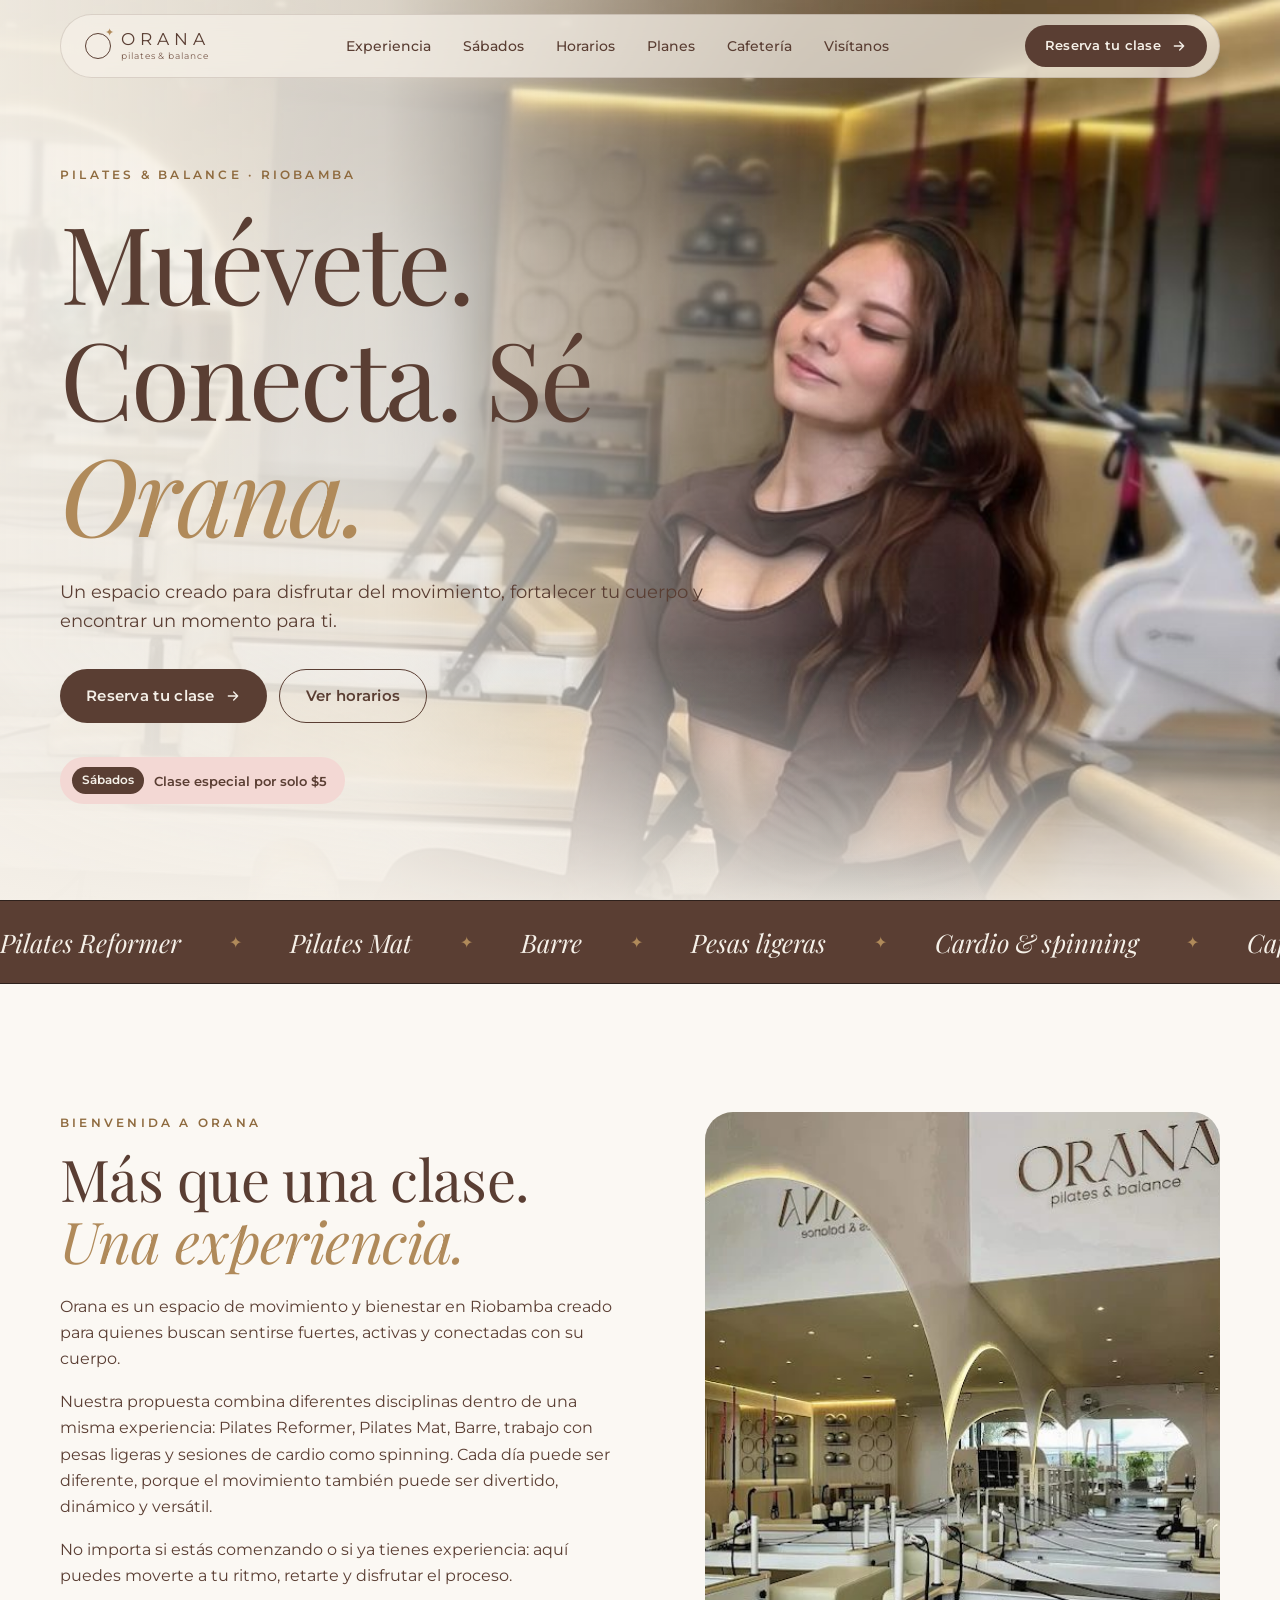
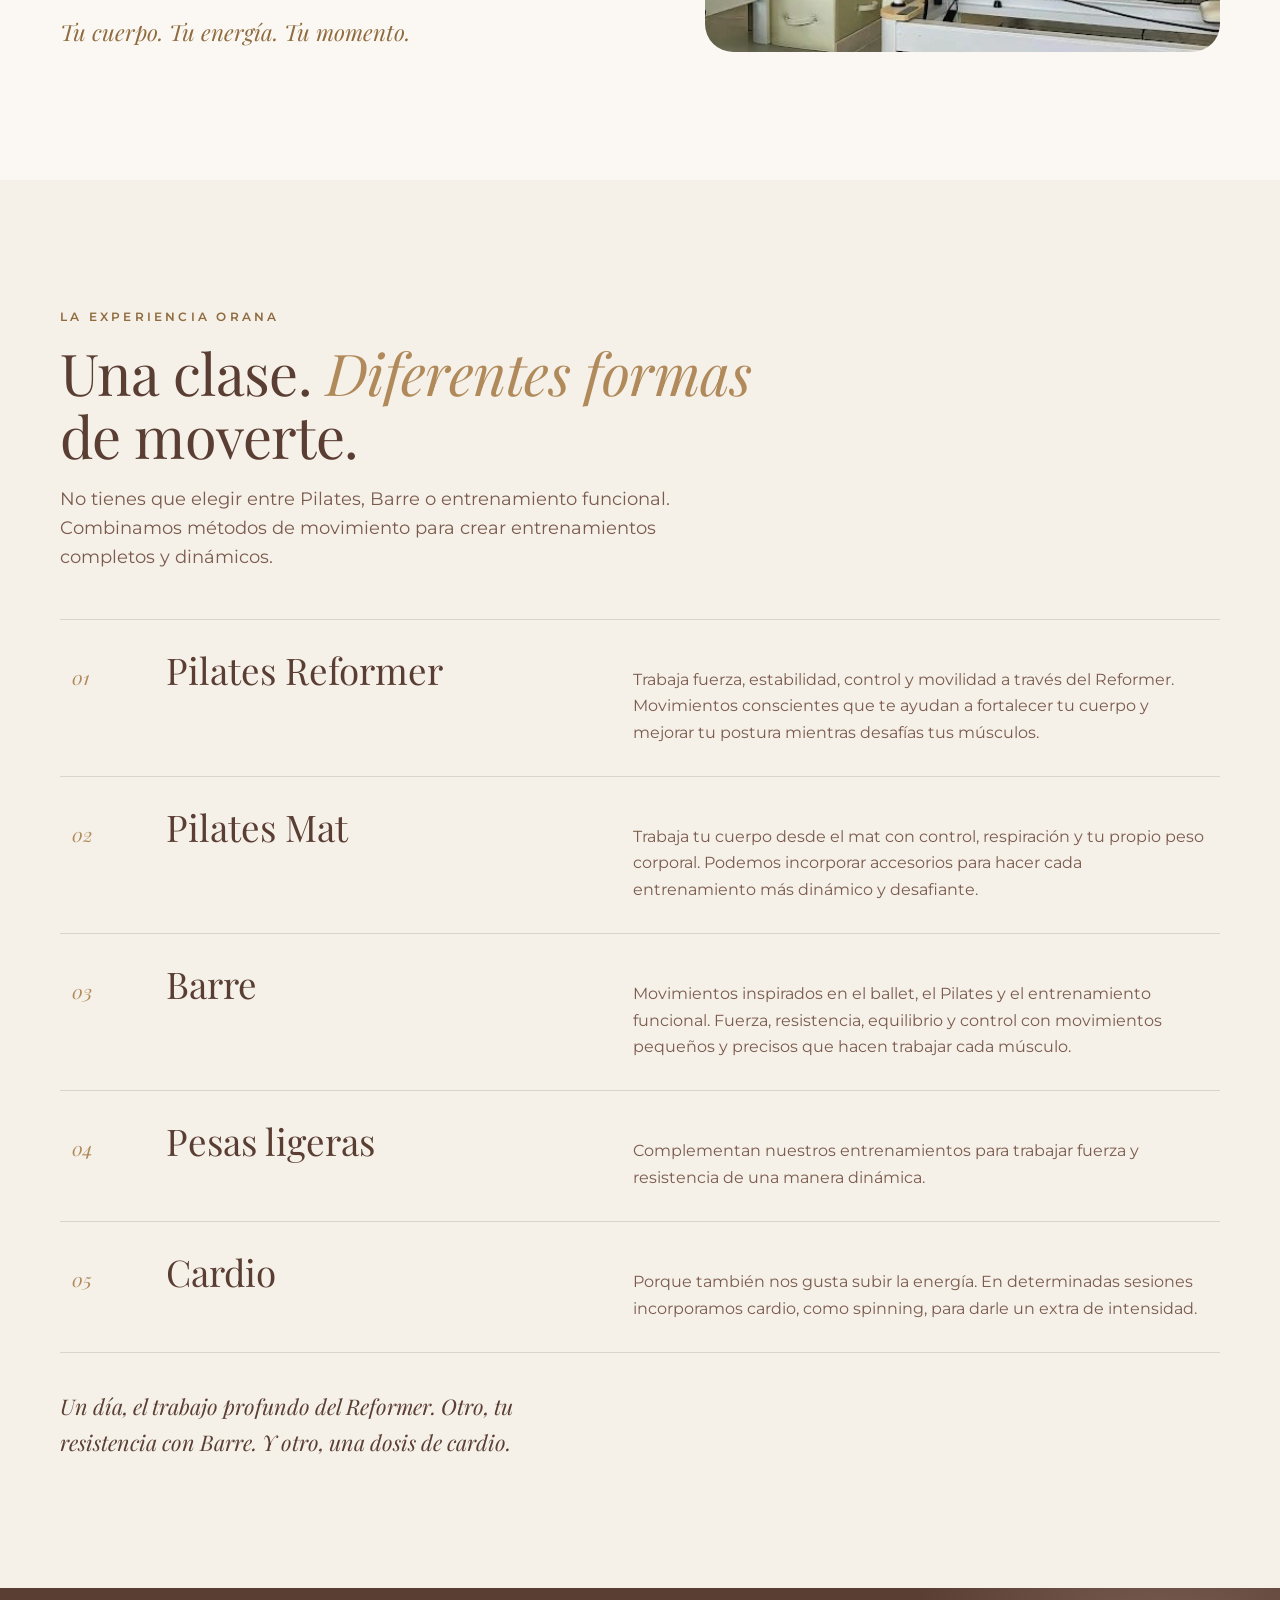
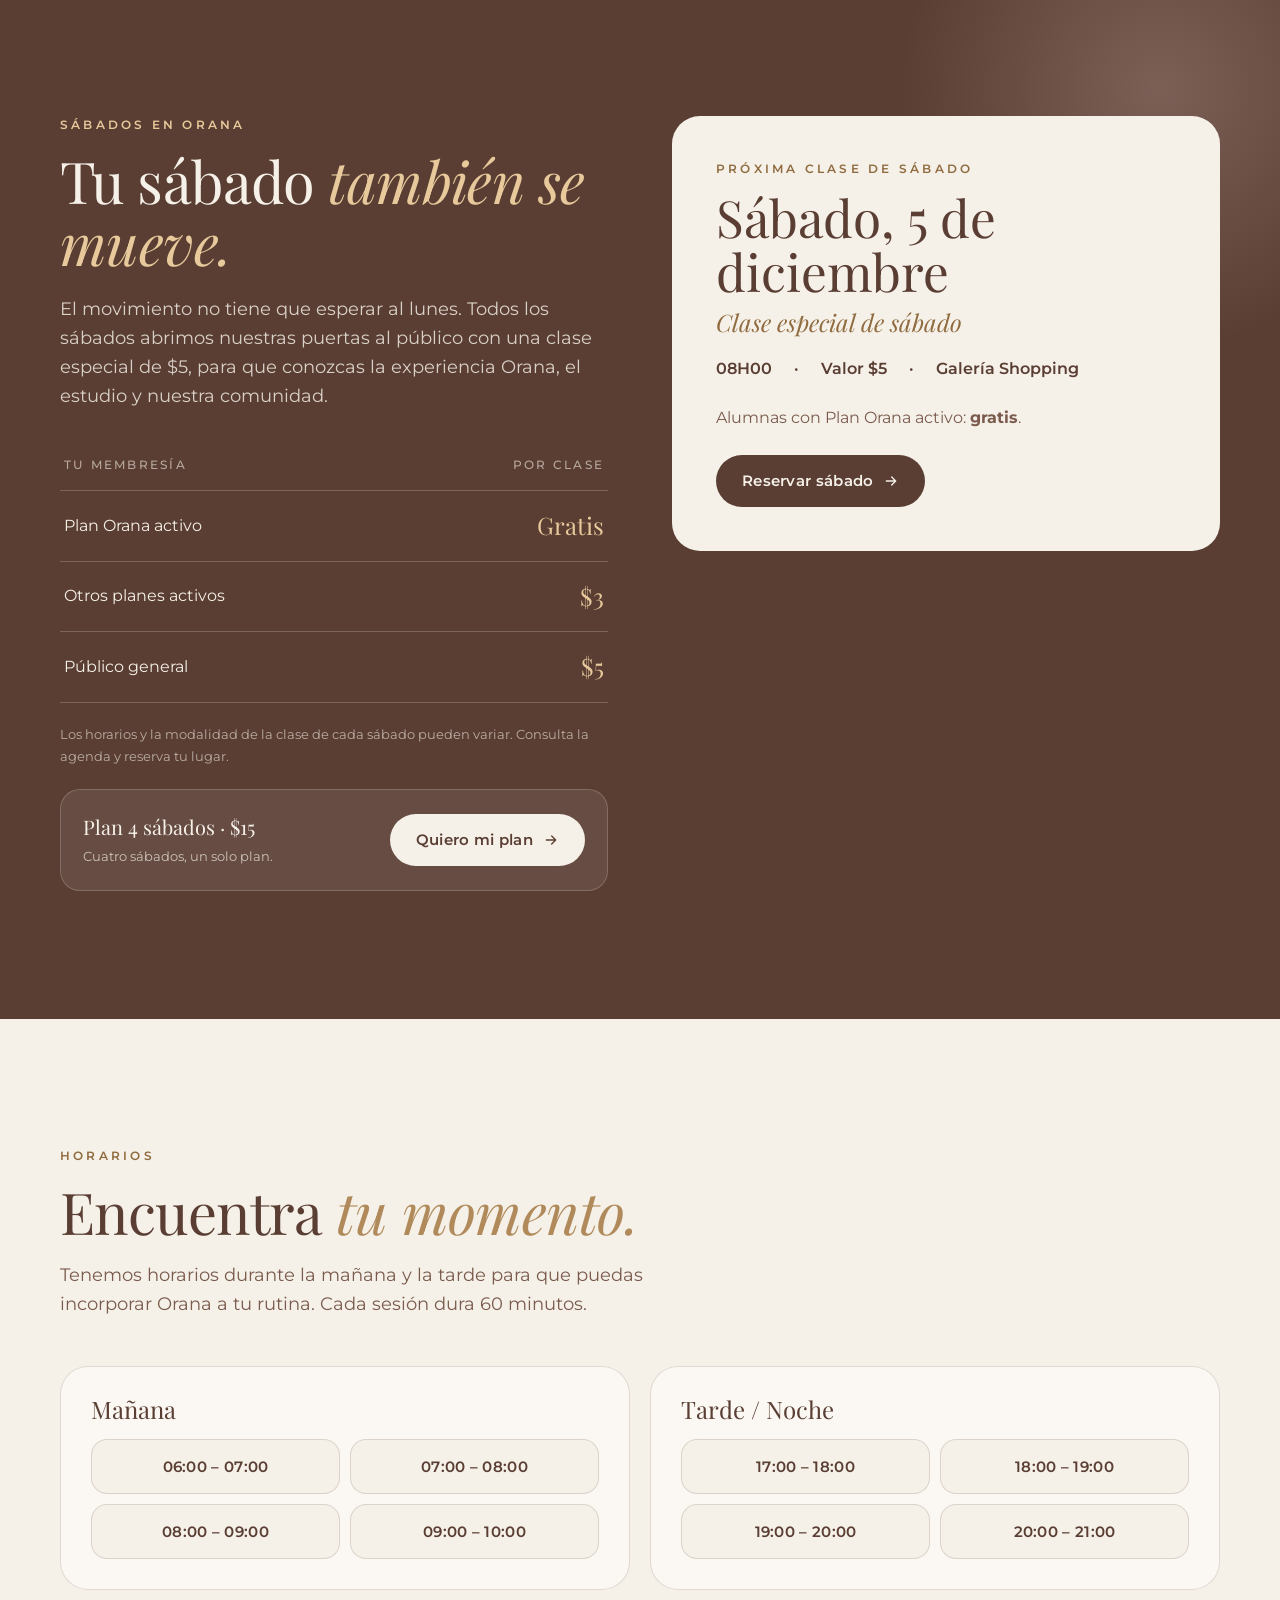
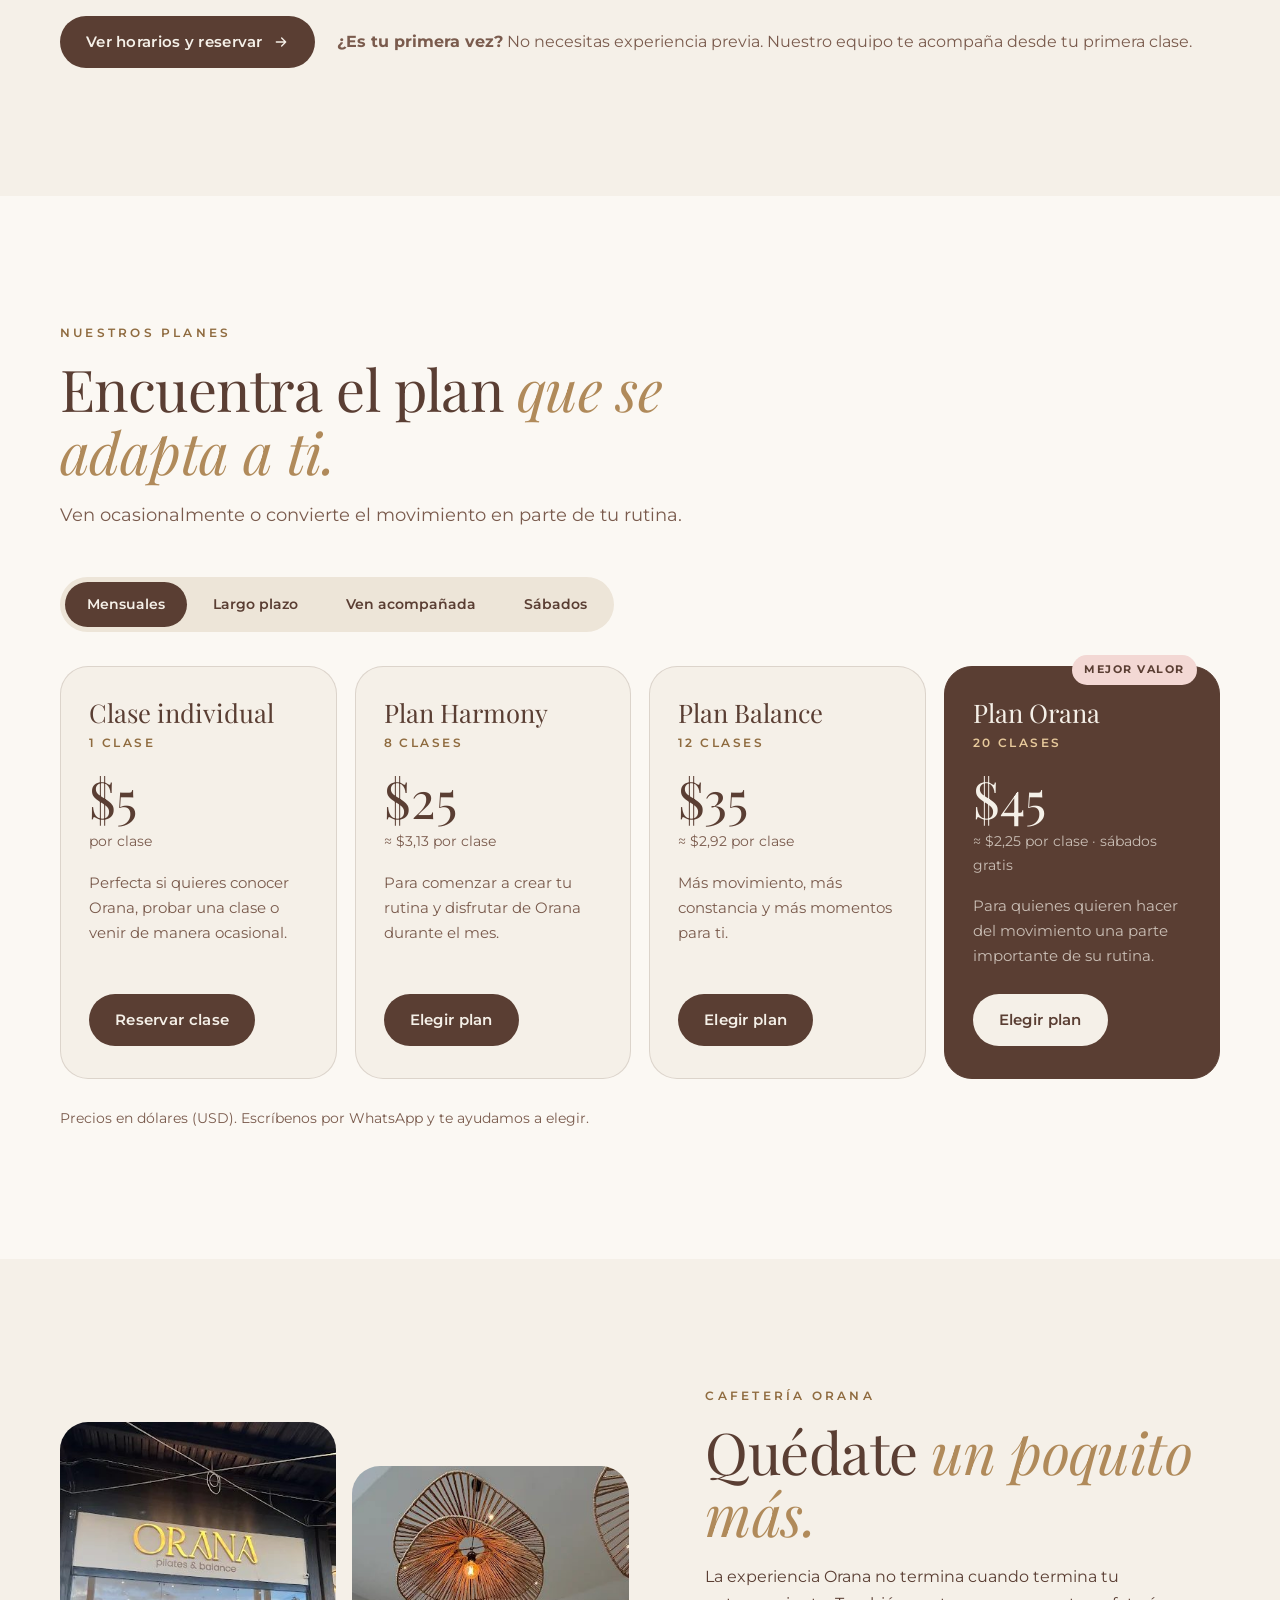
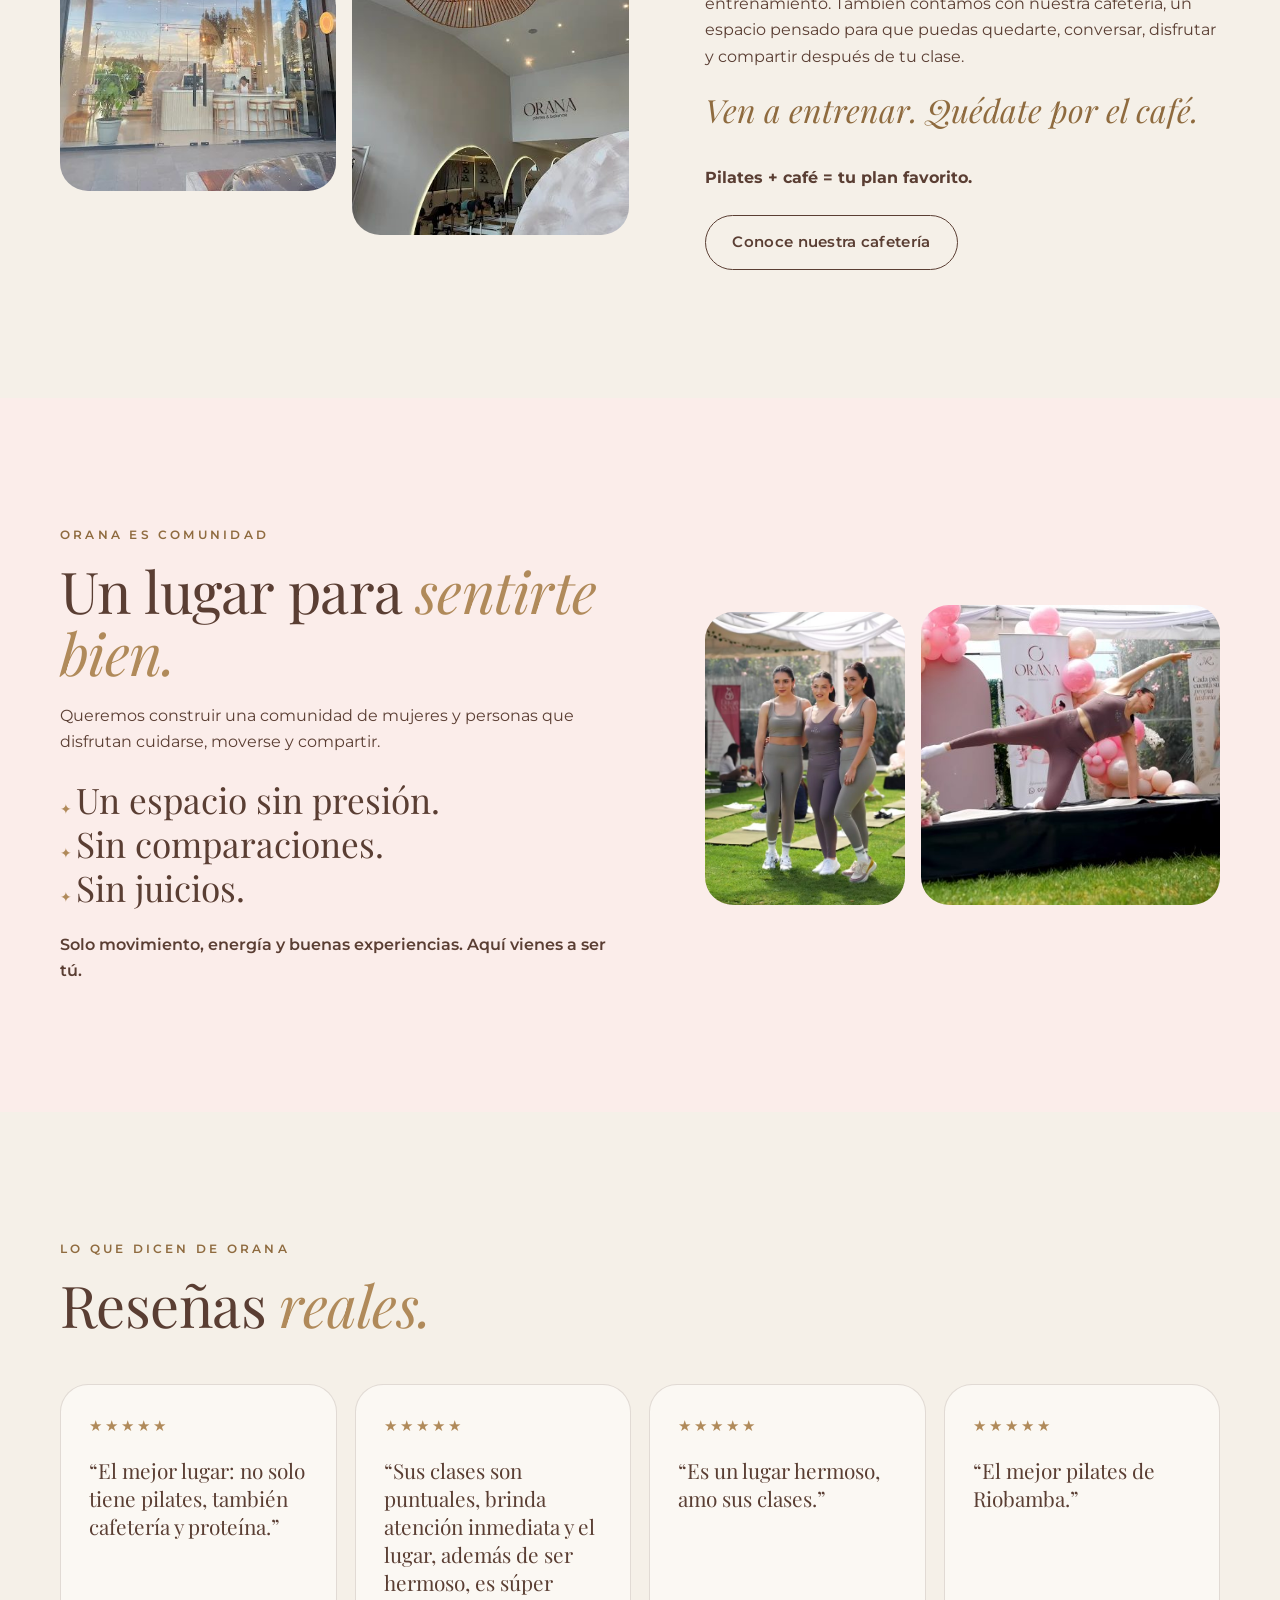
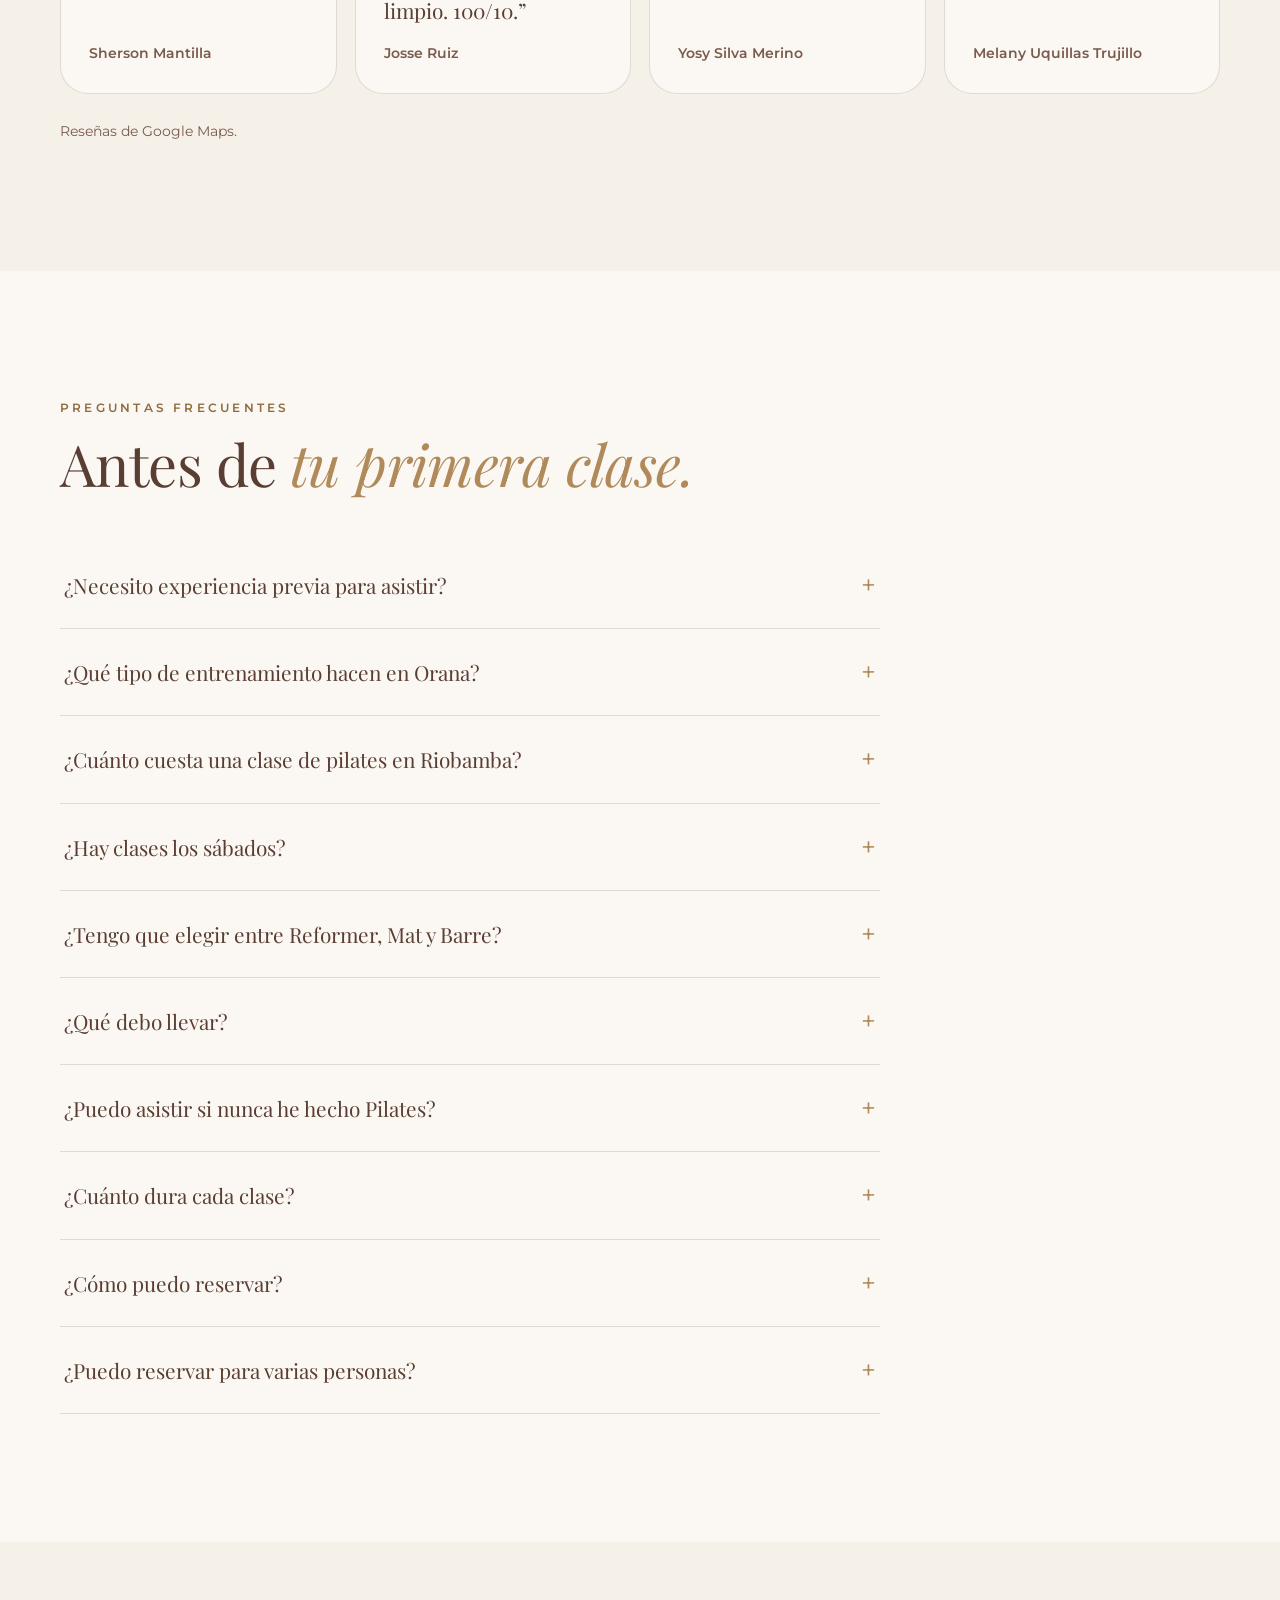
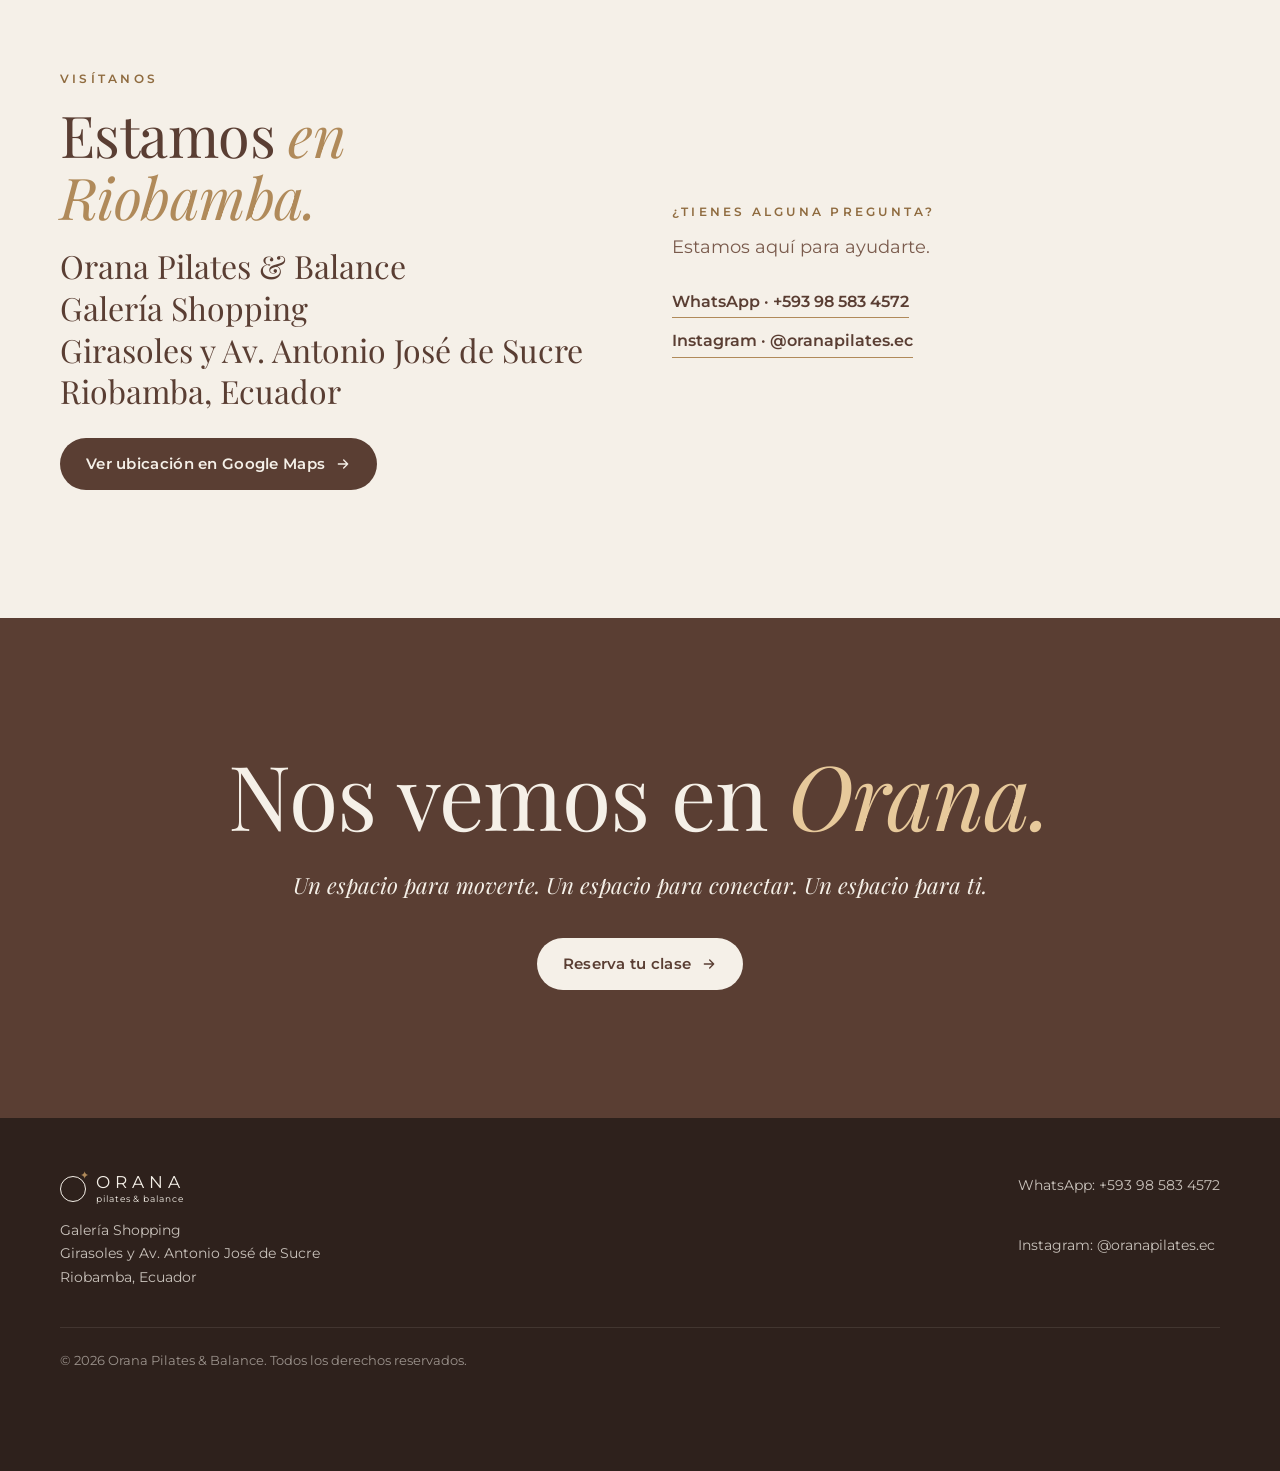
==== index.html @ ade194ff "Orana Pilates & Balance website v1 Static site: hero, Saturdays block, experience, schedule, pricing" ====
<!doctype html>
<html lang="es-EC">
<head>
<meta charset="utf-8">
<meta name="viewport" content="width=device-width, initial-scale=1">
<title>Orana Pilates & Balance | Pilates Reformer, Mat y Barre en Riobamba</title>
<meta name="description" content="Pilates Reformer, Pilates Mat, Barre y cardio en Riobamba. Clase individual desde $5, planes mensuales y clases de sábado. Galería Shopping. Reserva por WhatsApp.">
<meta name="theme-color" content="#F5F0E8">
<!-- TODO (cuando exista el dominio): agregar <link rel="canonical">, og:url y og:image con URLs absolutas -->
<meta property="og:type" content="website">
<meta property="og:title" content="Orana Pilates & Balance — Riobamba">
<meta property="og:description" content="Muévete. Conecta. Sé Orana. Pilates Reformer, Mat, Barre y cardio en Galería Shopping, Riobamba.">
<meta property="og:locale" content="es_EC">
<link rel="preconnect" href="https://fonts.googleapis.com">
<link rel="preconnect" href="https://fonts.gstatic.com" crossorigin>
<link href="https://fonts.googleapis.com/css2?family=Montserrat:wght@400;500;600;700&family=Playfair+Display:ital,wght@0,400;0,500;1,400;1,500&display=swap" rel="stylesheet">
<link rel="stylesheet" href="assets/css/style.css">

<script type="application/ld+json">
{
  "@context": "https://schema.org",
  "@type": "HealthClub",
  "name": "Orana Pilates & Balance",
  "description": "Estudio de Pilates Reformer, Pilates Mat, Barre, pesas ligeras y cardio con cafetería en Riobamba, Ecuador.",
  "telephone": "+593985834572",
  "priceRange": "$5 - $432",
  "address": {
    "@type": "PostalAddress",
    "streetAddress": "Galería Shopping, Girasoles y Av. Antonio José de Sucre",
    "addressLocality": "Riobamba",
    "addressRegion": "Chimborazo",
    "addressCountry": "EC"
  },
  "sameAs": ["https://www.instagram.com/oranapilates.ec/"],
  "hasOfferCatalog": {
    "@type": "OfferCatalog",
    "name": "Planes Orana",
    "itemListElement": [
      {"@type":"Offer","name":"Clase individual","price":"5","priceCurrency":"USD"},
      {"@type":"Offer","name":"Plan Harmony (8 clases)","price":"25","priceCurrency":"USD"},
      {"@type":"Offer","name":"Plan Balance (12 clases)","price":"35","priceCurrency":"USD"},
      {"@type":"Offer","name":"Plan Orana (20 clases)","price":"45","priceCurrency":"USD"},
      {"@type":"Offer","name":"Plan Trimestral (3 meses)","price":"120","priceCurrency":"USD"},
      {"@type":"Offer","name":"Plan 6 meses","price":"228","priceCurrency":"USD"},
      {"@type":"Offer","name":"Plan 12 meses","price":"432","priceCurrency":"USD"},
      {"@type":"Offer","name":"Plan 4 sábados","price":"15","priceCurrency":"USD"}
    ]
  }
}
</script>
<script type="application/ld+json">
{
  "@context": "https://schema.org",
  "@type": "FAQPage",
  "mainEntity": [
    {"@type":"Question","name":"¿Necesito experiencia previa para asistir?","acceptedAnswer":{"@type":"Answer","text":"No. No necesitas experiencia previa. Nuestras sesiones están diseñadas para que puedas comenzar y avanzar de acuerdo con tu propio nivel."}},
    {"@type":"Question","name":"¿Qué tipo de entrenamiento hacen en Orana?","acceptedAnswer":{"@type":"Answer","text":"Nuestra experiencia combina diferentes formas de movimiento, incluyendo Pilates Reformer, Pilates Mat, Barre, pesas ligeras y, en determinadas sesiones, cardio como spinning."}},
    {"@type":"Question","name":"¿Cuánto cuesta una clase de pilates en Riobamba?","acceptedAnswer":{"@type":"Answer","text":"En Orana la clase individual cuesta $5. Los planes mensuales empiezan en $25 por 8 clases, y hay planes de 3, 6 y 12 meses."}},
    {"@type":"Question","name":"¿Hay clases los sábados?","acceptedAnswer":{"@type":"Answer","text":"Sí. Cada sábado hay una clase especial abierta al público por $5. Con Plan Orana activo es gratis, con otros planes activos cuesta $3, y el Plan 4 sábados cuesta $15."}},
    {"@type":"Question","name":"¿Tengo que elegir entre Reformer, Mat y Barre?","acceptedAnswer":{"@type":"Answer","text":"No necesariamente. Nuestra propuesta busca integrar diferentes disciplinas dentro de la experiencia Orana, por lo que podrás disfrutar de diferentes tipos de entrenamiento."}},
    {"@type":"Question","name":"¿Qué debo llevar?","acceptedAnswer":{"@type":"Answer","text":"Te recomendamos usar ropa deportiva cómoda y llevar tu botella de agua."}},
    {"@type":"Question","name":"¿Puedo asistir si nunca he hecho Pilates?","acceptedAnswer":{"@type":"Answer","text":"Sí. Todas son bienvenidas. Si es tu primera vez, cuéntanos al llegar para que podamos orientarte."}},
    {"@type":"Question","name":"¿Cuánto dura cada clase?","acceptedAnswer":{"@type":"Answer","text":"Cada sesión tiene una duración de 60 minutos."}},
    {"@type":"Question","name":"¿Cómo puedo reservar?","acceptedAnswer":{"@type":"Answer","text":"Escríbenos por WhatsApp al +593 98 583 4572 con el día y el horario que prefieres y reservamos tu lugar."}},
    {"@type":"Question","name":"¿Puedo reservar para varias personas?","acceptedAnswer":{"@type":"Answer","text":"Sí. Puedes aprovechar nuestros combos especiales para venir con alguien más o formar un grupo de 4 personas o más."}}
  ]
}
</script>
</head>
<body>
<a class="skip" href="#main">Saltar al contenido</a>
<div class="glow" aria-hidden="true"></div>

<!-- NAV -->
<header class="nav">
  <div class="nav-in">
    <a class="logo" href="#top" aria-label="Orana pilates & balance, inicio">
      <span class="logo-mark" aria-hidden="true"></span>
      <span class="logo-t"><b>ORANA</b><small>pilates &amp; balance</small></span>
    </a>
    <nav class="links" aria-label="Principal">
      <a href="#experiencia">Experiencia</a>
      <a href="#sabados">Sábados</a>
      <a href="#horarios">Horarios</a>
      <a href="#planes">Planes</a>
      <a href="#cafeteria">Cafetería</a>
      <a href="#visitanos">Visítanos</a>
    </nav>
    <a class="btn btn-dark" data-wa="Hola Orana, quiero reservar mi clase." href="#">Reserva tu clase
      <svg viewBox="0 0 24 24" fill="none" stroke="currentColor" stroke-width="2" stroke-linecap="round" stroke-linejoin="round" aria-hidden="true"><path d="M5 12h14M13 6l6 6-6 6"/></svg>
    </a>
  </div>
</header>

<main id="main">
<!-- HERO -->
<section class="hero" id="top">
  <picture>
    <source media="(max-width: 760px)" srcset="assets/img/hero-mobile.jpg">
    <img class="hero-img" src="assets/img/hero.jpg" width="2000" height="1116" alt="Mujer sentada con los ojos cerrados sobre un Reformer en el estudio Orana, con arcos iluminados al fondo" fetchpriority="high">
  </picture>
  <div class="wrap hero-in">
    <p class="eyebrow rv">Pilates &amp; Balance · Riobamba</p>
    <h1 data-bw style="margin-top:18px">Muévete. Conecta. Sé <em>Orana.</em></h1>
    <p class="lede rv" style="--d:.5s">Un espacio creado para disfrutar del movimiento, fortalecer tu cuerpo y encontrar un momento para ti.</p>
    <div class="hero-cta rv" style="--d:.65s">
      <a class="btn btn-dark" data-wa="Hola Orana, quiero reservar mi clase." href="#">Reserva tu clase
        <svg viewBox="0 0 24 24" fill="none" stroke="currentColor" stroke-width="2" stroke-linecap="round" stroke-linejoin="round" aria-hidden="true"><path d="M5 12h14M13 6l6 6-6 6"/></svg>
      </a>
      <a class="btn btn-ghost" href="#horarios">Ver horarios</a>
    </div>
    <a class="chip rv" style="--d:.8s" href="#sabados"><i>Sábados</i> Clase especial por solo $5</a>
  </div>
</section>

<!-- MARQUEE -->
<section class="marquee" aria-label="Disciplinas">
  <div class="mq-track" aria-hidden="true">
    <span>Pilates Reformer</span><span>Pilates Mat</span><span>Barre</span><span>Pesas ligeras</span><span>Cardio &amp; spinning</span><span>Café</span>
    <span>Pilates Reformer</span><span>Pilates Mat</span><span>Barre</span><span>Pesas ligeras</span><span>Cardio &amp; spinning</span><span>Café</span>
  </div>
</section>

<!-- BIENVENIDA -->
<section class="welcome" id="bienvenida">
  <div class="wrap split">
    <div>
      <p class="eyebrow rv">Bienvenida a Orana</p>
      <h2 data-bw style="margin:14px 0 22px">Más que una clase. <em>Una experiencia.</em></h2>
      <p class="rv">Orana es un espacio de movimiento y bienestar en Riobamba creado para quienes buscan sentirse fuertes, activas y conectadas con su cuerpo.</p>
      <p class="rv">Nuestra propuesta combina diferentes disciplinas dentro de una misma experiencia: Pilates Reformer, Pilates Mat, Barre, trabajo con pesas ligeras y sesiones de cardio como spinning. Cada día puede ser diferente, porque el movimiento también puede ser divertido, dinámico y versátil.</p>
      <p class="rv">No importa si estás comenzando o si ya tienes experiencia: aquí puedes moverte a tu ritmo, retarte y disfrutar el proceso.</p>
      <span class="tag rv">Tu cuerpo. Tu energía. Tu momento.</span>
    </div>
    <div class="photo rv" style="aspect-ratio:1/1.05">
      <img src="assets/img/studio-arches.jpg" width="510" height="510" loading="lazy" alt="Interior del estudio Orana con arcos de luz cálida y camas Reformer en fila">
    </div>
  </div>
</section>

<!-- EXPERIENCIA -->
<section id="experiencia">
  <div class="wrap">
    <div class="sec-head">
      <p class="eyebrow rv">La experiencia Orana</p>
      <h2 data-bw>Una clase. <em>Diferentes formas</em> de moverte.</h2>
      <p class="lede rv">No tienes que elegir entre Pilates, Barre o entrenamiento funcional. Combinamos métodos de movimiento para crear entrenamientos completos y dinámicos.</p>
    </div>
    <div class="exp-list">
      <div class="exp-row rv"><span class="n">01</span><h3>Pilates Reformer</h3><p>Trabaja fuerza, estabilidad, control y movilidad a través del Reformer. Movimientos conscientes que te ayudan a fortalecer tu cuerpo y mejorar tu postura mientras desafías tus músculos.</p></div>
      <div class="exp-row rv"><span class="n">02</span><h3>Pilates Mat</h3><p>Trabaja tu cuerpo desde el mat con control, respiración y tu propio peso corporal. Podemos incorporar accesorios para hacer cada entrenamiento más dinámico y desafiante.</p></div>
      <div class="exp-row rv"><span class="n">03</span><h3>Barre</h3><p>Movimientos inspirados en el ballet, el Pilates y el entrenamiento funcional. Fuerza, resistencia, equilibrio y control con movimientos pequeños y precisos que hacen trabajar cada músculo.</p></div>
      <div class="exp-row rv"><span class="n">04</span><h3>Pesas ligeras</h3><p>Complementan nuestros entrenamientos para trabajar fuerza y resistencia de una manera dinámica.</p></div>
      <div class="exp-row rv"><span class="n">05</span><h3>Cardio</h3><p>Porque también nos gusta subir la energía. En determinadas sesiones incorporamos cardio, como spinning, para darle un extra de intensidad.</p></div>
    </div>
    <p class="exp-note rv">Un día, el trabajo profundo del Reformer. Otro, tu resistencia con Barre. Y otro, una dosis de cardio.</p>
  </div>
</section>

<!-- SABADOS -->
<section class="sat" id="sabados">
  <div class="wrap sat-grid">
    <div>
      <p class="eyebrow rv">Sábados en Orana</p>
      <h2 data-bw style="margin:14px 0 20px">Tu sábado <em>también se mueve.</em></h2>
      <p class="lede rv">El movimiento no tiene que esperar al lunes. Todos los sábados abrimos nuestras puertas al público con una clase especial de $5, para que conozcas la experiencia Orana, el estudio y nuestra comunidad.</p>
      <table class="price-tbl rv" style="margin-top:30px">
        <thead><tr><th scope="col">Tu membresía</th><th scope="col">Por clase</th></tr></thead>
        <tbody>
          <tr><td>Plan Orana activo</td><td>Gratis</td></tr>
          <tr><td>Otros planes activos</td><td>$3</td></tr>
          <tr><td>Público general</td><td>$5</td></tr>
        </tbody>
      </table>
      <p class="sat-note rv">Los horarios y la modalidad de la clase de cada sábado pueden variar. Consulta la agenda y reserva tu lugar.</p>
      <div class="plan4 rv">
        <div><b>Plan 4 sábados · $15</b><small>Cuatro sábados, un solo plan.</small></div>
        <a class="btn btn-light" data-wa="Hola Orana, quiero el Plan 4 sábados ($15)." href="#">Quiero mi plan
          <svg viewBox="0 0 24 24" fill="none" stroke="currentColor" stroke-width="2" stroke-linecap="round" stroke-linejoin="round" aria-hidden="true"><path d="M5 12h14M13 6l6 6-6 6"/></svg>
        </a>
      </div>
    </div>
    <div class="sat-card rv" style="--d:.15s">
      <p class="eyebrow">Próxima clase de sábado</p>
      <p class="sat-date" id="sat-date">Este sábado</p>
      <p class="sat-class" id="sat-class">Clase especial de sábado</p>
      <div class="sat-meta"><span id="sat-time">08H00</span><span>·</span><span>Valor $5</span><span>·</span><span>Galería Shopping</span></div>
      <p style="margin-bottom:24px;color:var(--mocha-2)">Alumnas con Plan Orana activo: <b>gratis</b>.</p>
      <a class="btn btn-dark" data-sat-wa href="#">Reservar sábado
        <svg viewBox="0 0 24 24" fill="none" stroke="currentColor" stroke-width="2" stroke-linecap="round" stroke-linejoin="round" aria-hidden="true"><path d="M5 12h14M13 6l6 6-6 6"/></svg>
      </a>
    </div>
  </div>
</section>

<!-- HORARIOS -->
<section id="horarios">
  <div class="wrap">
    <div class="sec-head">
      <p class="eyebrow rv">Horarios</p>
      <h2 data-bw>Encuentra <em>tu momento.</em></h2>
      <p class="lede rv">Tenemos horarios durante la mañana y la tarde para que puedas incorporar Orana a tu rutina. Cada sesión dura 60 minutos.</p>
    </div>
    <div class="sched-grid">
      <div class="slot-box rv">
        <h3>Mañana</h3>
        <ul class="slots"><li>06:00 – 07:00</li><li>07:00 – 08:00</li><li>08:00 – 09:00</li><li>09:00 – 10:00</li></ul>
      </div>
      <div class="slot-box rv" style="--d:.1s">
        <h3>Tarde / Noche</h3>
        <ul class="slots"><li>17:00 – 18:00</li><li>18:00 – 19:00</li><li>19:00 – 20:00</li><li>20:00 – 21:00</li></ul>
      </div>
    </div>
    <div class="sched-foot rv">
      <a class="btn btn-dark" data-wa="Hola Orana, quiero reservar. ¿Qué horarios tienen disponibles?" href="#">Ver horarios y reservar
        <svg viewBox="0 0 24 24" fill="none" stroke="currentColor" stroke-width="2" stroke-linecap="round" stroke-linejoin="round" aria-hidden="true"><path d="M5 12h14M13 6l6 6-6 6"/></svg>
      </a>
      <p><b>¿Es tu primera vez?</b> No necesitas experiencia previa. Nuestro equipo te acompaña desde tu primera clase.</p>
    </div>
  </div>
</section>

<!-- PLANES -->
<section class="pricing" id="planes">
  <div class="wrap">
    <div class="sec-head">
      <p class="eyebrow rv">Nuestros planes</p>
      <h2 data-bw>Encuentra el plan <em>que se adapta a ti.</em></h2>
      <p class="lede rv">Ven ocasionalmente o convierte el movimiento en parte de tu rutina.</p>
    </div>

    <div class="tabs rv" role="tablist" aria-label="Tipo de plan">
      <button class="tab" role="tab" id="t1" aria-selected="true" aria-controls="p1">Mensuales</button>
      <button class="tab" role="tab" id="t2" aria-selected="false" aria-controls="p2">Largo plazo</button>
      <button class="tab" role="tab" id="t3" aria-selected="false" aria-controls="p3">Ven acompañada</button>
      <button class="tab" role="tab" id="t4" aria-selected="false" aria-controls="p4">Sábados</button>
    </div>

    <div class="panel" id="p1" role="tabpanel" aria-labelledby="t1">
      <div class="cards">
        <article class="card"><h3>Clase individual</h3><p class="classes">1 clase</p><p class="price">$5</p><p class="unit">por clase</p><p class="sub">Perfecta si quieres conocer Orana, probar una clase o venir de manera ocasional.</p><a class="btn btn-dark" data-wa="Hola Orana, quiero reservar una clase individual ($5)." href="#">Reservar clase</a></article>
        <article class="card"><h3>Plan Harmony</h3><p class="classes">8 clases</p><p class="price">$25</p><p class="unit">≈ $3,13 por clase</p><p class="sub">Para comenzar a crear tu rutina y disfrutar de Orana durante el mes.</p><a class="btn btn-dark" data-wa="Hola Orana, quiero el Plan Harmony (8 clases, $25)." href="#">Elegir plan</a></article>
        <article class="card"><h3>Plan Balance</h3><p class="classes">12 clases</p><p class="price">$35</p><p class="unit">≈ $2,92 por clase</p><p class="sub">Más movimiento, más constancia y más momentos para ti.</p><a class="btn btn-dark" data-wa="Hola Orana, quiero el Plan Balance (12 clases, $35)." href="#">Elegir plan</a></article>
        <article class="card feat"><span class="badge">Mejor valor</span><h3>Plan Orana</h3><p class="classes">20 clases</p><p class="price">$45</p><p class="unit">≈ $2,25 por clase · sábados gratis</p><p class="sub">Para quienes quieren hacer del movimiento una parte importante de su rutina.</p><a class="btn btn-dark" data-wa="Hola Orana, quiero el Plan Orana (20 clases, $45)." href="#">Elegir plan</a></article>
      </div>
    </div>

    <div class="panel" id="p2" role="tabpanel" aria-labelledby="t2" hidden>
      <div class="cards">
        <article class="card"><h3>Plan Trimestral</h3><p class="classes">3 meses</p><p class="price">$120</p><p class="unit">≈ $40 por mes</p><p class="sub">Una opción para comprometerte con tu bienestar y construir una rutina a largo plazo.</p><a class="btn btn-dark" data-wa="Hola Orana, quiero el Plan Trimestral ($120)." href="#">Elegir plan</a></article>
        <article class="card"><h3>Plan 6 meses</h3><p class="classes">6 meses</p><p class="price">$228</p><p class="unit">≈ $38 por mes</p><p class="sub">Seis meses para moverte, fortalecer tu cuerpo y disfrutar de todo lo que Orana tiene para ti.</p><a class="btn btn-dark" data-wa="Hola Orana, quiero el Plan de 6 meses ($228)." href="#">Elegir plan</a></article>
        <article class="card feat"><span class="badge">Mejor precio por mes</span><h3>Plan 12 meses</h3><p class="classes">12 meses</p><p class="price">$432</p><p class="unit">≈ $36 por mes</p><p class="sub">Un año completo de movimiento, constancia y bienestar. Tu mejor inversión es en ti.</p><a class="btn btn-dark" data-wa="Hola Orana, quiero el Plan de 12 meses ($432)." href="#">Elegir plan</a></article>
      </div>
    </div>

    <div class="panel" id="p3" role="tabpanel" aria-labelledby="t3" hidden>
      <div class="cards">
        <article class="card"><h3>Combo 2 personas</h3><p class="classes">¿Vienes con alguien?</p><p class="price">$42,50</p><p class="unit">por persona</p><p class="sub">Una opción perfecta para compartir la experiencia Orana con tu mejor amiga, hermana, pareja o alguien especial.</p><a class="btn btn-dark" data-wa="Hola Orana, quiero el Combo de 2 personas ($42,50 por persona)." href="#">Quiero el combo</a></article>
        <article class="card feat"><span class="badge">Mejor por persona</span><h3>Combo 4 o más</h3><p class="classes">Armen su grupo</p><p class="price">$37,50</p><p class="unit">por persona</p><p class="sub">Mientras más somos, más disfrutamos. Vivan juntas la experiencia Orana.</p><a class="btn btn-dark" data-wa="Hola Orana, quiero el Combo de 4 personas o más ($37,50 por persona)." href="#">Quiero el combo</a></article>
      </div>
    </div>

    <div class="panel" id="p4" role="tabpanel" aria-labelledby="t4" hidden>
      <div class="cards">
        <article class="card"><h3>Público general</h3><p class="classes">Clase de sábado</p><p class="price">$5</p><p class="unit">por clase</p><p class="sub">Ven a conocer la experiencia Orana, el estudio y nuestra comunidad.</p><a class="btn btn-dark" data-sat-wa href="#">Reservar sábado</a></article>
        <article class="card"><h3>Otros planes activos</h3><p class="classes">Clase de sábado</p><p class="price">$3</p><p class="unit">por clase</p><p class="sub">Si tienes cualquiera de nuestros otros planes activos.</p><a class="btn btn-dark" data-sat-wa href="#">Reservar sábado</a></article>
        <article class="card feat"><span class="badge">Con Plan Orana</span><h3>Plan Orana activo</h3><p class="classes">Clase de sábado</p><p class="price">Gratis</p><p class="unit">incluida</p><p class="sub">Tu clase de sábado está incluida con tu Plan Orana.</p><a class="btn btn-dark" data-sat-wa href="#">Reservar sábado</a></article>
        <article class="card"><h3>Plan 4 sábados</h3><p class="classes">4 clases de sábado</p><p class="price">$15</p><p class="unit">por los 4 sábados</p><p class="sub">Una forma sencilla de mantenerte activa durante todo el mes.</p><a class="btn btn-dark" data-wa="Hola Orana, quiero el Plan 4 sábados ($15)." href="#">Quiero mi plan</a></article>
      </div>
    </div>
    <p class="pr-note rv">Precios en dólares (USD). Escríbenos por WhatsApp y te ayudamos a elegir.</p>
  </div>
</section>

<!-- CAFETERIA -->
<section class="cafe" id="cafeteria">
  <div class="wrap split">
    <div class="photos">
      <div class="photo rv"><img src="assets/img/storefront.jpg" width="382" height="510" loading="lazy" alt="Fachada de Orana pilates & balance en Galería Shopping, con la cafetería visible detrás del vidrio"></div>
      <div class="photo rv" style="--d:.15s"><img src="assets/img/rattan-lamp.jpg" width="382" height="510" loading="lazy" alt="Lámparas de ratán sobre el estudio Orana, con el logo en la pared"></div>
    </div>
    <div>
      <p class="eyebrow rv">Cafetería Orana</p>
      <h2 data-bw style="margin:14px 0 20px">Quédate <em>un poquito más.</em></h2>
      <p class="rv">La experiencia Orana no termina cuando termina tu entrenamiento. También contamos con nuestra cafetería, un espacio pensado para que puedas quedarte, conversar, disfrutar y compartir después de tu clase.</p>
      <p class="plusline rv">Ven a entrenar. Quédate por el café.</p>
      <p class="rv"><b>Pilates + café = tu plan favorito.</b></p>
      <p class="rv" style="margin-top:24px"><a class="btn btn-ghost" href="https://www.instagram.com/oranapilates.ec/" target="_blank" rel="noopener">Conoce nuestra cafetería</a></p>
    </div>
  </div>
</section>

<!-- COMUNIDAD -->
<section class="comm" id="comunidad">
  <div class="wrap split">
    <div>
      <p class="eyebrow rv">Orana es comunidad</p>
      <h2 data-bw style="margin:14px 0 20px">Un lugar para <em>sentirte bien.</em></h2>
      <p class="rv">Queremos construir una comunidad de mujeres y personas que disfrutan cuidarse, moverse y compartir.</p>
      <ul class="nots rv"><li>Un espacio sin presión.</li><li>Sin comparaciones.</li><li>Sin juicios.</li></ul>
      <p class="rv">Solo movimiento, energía y buenas experiencias. Aquí vienes a ser tú.</p>
    </div>
    <div class="photos">
      <div class="photo a rv"><img src="assets/img/event-group.jpg" width="468" height="767" loading="lazy" alt="Tres mujeres con ropa deportiva posando juntas en un evento Orana al aire libre"></div>
      <div class="photo b rv" style="--d:.15s"><img src="assets/img/event-sideplank.jpg" width="479" height="437" loading="lazy" alt="Instructora de Orana en una plancha lateral durante un evento con globos rosados"></div>
    </div>
  </div>
</section>

<!-- RESEÑAS -->
<section id="resenas">
  <div class="wrap">
    <div class="sec-head">
      <p class="eyebrow rv">Lo que dicen de Orana</p>
      <h2 data-bw>Reseñas <em>reales.</em></h2>
    </div>
    <!-- TODO: reemplazar por el texto ORIGINAL en español de cada reseña de Google (estas son versiones en español de la traducción automática). -->
    <div class="rev-grid">
      <figure class="rev rv"><span class="stars" aria-label="5 estrellas">★★★★★</span><blockquote>“El mejor lugar: no solo tiene pilates, también cafetería y proteína.”</blockquote><cite>Sherson Mantilla</cite></figure>
      <figure class="rev rv" style="--d:.08s"><span class="stars" aria-label="5 estrellas">★★★★★</span><blockquote>“Sus clases son puntuales, brinda atención inmediata y el lugar, además de ser hermoso, es súper limpio. 100/10.”</blockquote><cite>Josse Ruiz</cite></figure>
      <figure class="rev rv" style="--d:.16s"><span class="stars" aria-label="5 estrellas">★★★★★</span><blockquote>“Es un lugar hermoso, amo sus clases.”</blockquote><cite>Yosy Silva Merino</cite></figure>
      <figure class="rev rv" style="--d:.24s"><span class="stars" aria-label="5 estrellas">★★★★★</span><blockquote>“El mejor pilates de Riobamba.”</blockquote><cite>Melany Uquillas Trujillo</cite></figure>
    </div>
    <p class="rev-foot rv">Reseñas de Google Maps.</p>
  </div>
</section>

<!-- FAQ -->
<section class="faq" id="faq">
  <div class="wrap">
    <div class="sec-head">
      <p class="eyebrow rv">Preguntas frecuentes</p>
      <h2 data-bw>Antes de <em>tu primera clase.</em></h2>
    </div>
    <div class="faq-list rv">
      <details><summary>¿Necesito experiencia previa para asistir?</summary><p>No. No necesitas experiencia previa. Nuestras sesiones están diseñadas para que puedas comenzar y avanzar de acuerdo con tu propio nivel.</p></details>
      <details><summary>¿Qué tipo de entrenamiento hacen en Orana?</summary><p>Nuestra experiencia combina diferentes formas de movimiento, incluyendo Pilates Reformer, Pilates Mat, Barre, pesas ligeras y, en determinadas sesiones, cardio como spinning.</p></details>
      <details><summary>¿Cuánto cuesta una clase de pilates en Riobamba?</summary><p>En Orana la clase individual cuesta $5. Los planes mensuales empiezan en $25 por 8 clases, y hay planes de 3, 6 y 12 meses.</p></details>
      <details><summary>¿Hay clases los sábados?</summary><p>Sí. Cada sábado hay una clase especial abierta al público por $5. Con Plan Orana activo es gratis, con otros planes activos cuesta $3, y el Plan 4 sábados cuesta $15.</p></details>
      <details><summary>¿Tengo que elegir entre Reformer, Mat y Barre?</summary><p>No necesariamente. Nuestra propuesta busca integrar diferentes disciplinas dentro de la experiencia Orana, por lo que podrás disfrutar de diferentes tipos de entrenamiento.</p></details>
      <details><summary>¿Qué debo llevar?</summary><p>Te recomendamos usar ropa deportiva cómoda y llevar tu botella de agua.</p></details>
      <!-- PENDIENTE (cliente): agregar aquí si las medias antideslizantes son obligatorias -->
      <details><summary>¿Puedo asistir si nunca he hecho Pilates?</summary><p>Sí. Todas son bienvenidas. Si es tu primera vez, cuéntanos al llegar para que podamos orientarte.</p></details>
      <details><summary>¿Cuánto dura cada clase?</summary><p>Cada sesión tiene una duración de 60 minutos.</p></details>
      <details><summary>¿Cómo puedo reservar?</summary><p>Escríbenos por WhatsApp al +593 98 583 4572 con el día y el horario que prefieres y reservamos tu lugar.</p></details>
      <details><summary>¿Puedo reservar para varias personas?</summary><p>Sí. Puedes aprovechar nuestros combos especiales para venir con alguien más o formar un grupo de 4 personas o más.</p></details>
      <!-- PENDIENTE (cliente): agregar política de cancelación y cambios de reserva -->
    </div>
  </div>
</section>

<!-- VISITANOS -->
<section class="visit" id="visitanos">
  <div class="wrap visit-grid">
    <div>
      <p class="eyebrow rv">Visítanos</p>
      <h2 data-bw style="margin:14px 0 0">Estamos <em>en Riobamba.</em></h2>
      <p class="addr rv">Orana Pilates &amp; Balance<br>Galería Shopping<br>Girasoles y Av. Antonio José de Sucre<br>Riobamba, Ecuador</p>
      <a class="btn btn-dark rv" href="https://www.google.com/maps/search/?api=1&query=Orana+Pilates+%26+Balance+Galer%C3%ADa+Shopping+Riobamba" target="_blank" rel="noopener">Ver ubicación en Google Maps
        <svg viewBox="0 0 24 24" fill="none" stroke="currentColor" stroke-width="2" stroke-linecap="round" stroke-linejoin="round" aria-hidden="true"><path d="M5 12h14M13 6l6 6-6 6"/></svg>
      </a>
    </div>
    <div class="rv" style="--d:.12s">
      <p class="eyebrow">¿Tienes alguna pregunta?</p>
      <p class="lede" style="margin-top:10px">Estamos aquí para ayudarte.</p>
      <ul class="contact-list">
        <li><a data-wa="Hola Orana, tengo una pregunta." href="#">WhatsApp · +593 98 583 4572</a></li>
        <li><a href="https://www.instagram.com/oranapilates.ec/" target="_blank" rel="noopener">Instagram · @oranapilates.ec</a></li>
      </ul>
    </div>
  </div>
</section>

<!-- FINAL -->
<section class="final">
  <div class="wrap">
    <h2 data-bw>Nos vemos en <em>Orana.</em></h2>
    <p class="rv">Un espacio para moverte. Un espacio para conectar. Un espacio para ti.</p>
    <a class="btn btn-light rv" data-wa="Hola Orana, quiero reservar mi clase." href="#">Reserva tu clase
      <svg viewBox="0 0 24 24" fill="none" stroke="currentColor" stroke-width="2" stroke-linecap="round" stroke-linejoin="round" aria-hidden="true"><path d="M5 12h14M13 6l6 6-6 6"/></svg>
    </a>
  </div>
</section>
</main>

<footer>
  <div class="wrap">
    <div class="ft">
      <div>
        <a class="logo" href="#top"><span class="logo-mark" aria-hidden="true"></span><span class="logo-t"><b>ORANA</b><small>pilates &amp; balance</small></span></a>
        <p style="margin-top:16px">Galería Shopping<br>Girasoles y Av. Antonio José de Sucre<br>Riobamba, Ecuador</p>
      </div>
      <ul>
        <li><a data-wa="Hola Orana, tengo una pregunta." href="#">WhatsApp: +593 98 583 4572</a></li>
        <li><a href="https://www.instagram.com/oranapilates.ec/" target="_blank" rel="noopener">Instagram: @oranapilates.ec</a></li>
      </ul>
    </div>
    <p class="copy">© <span id="yr">2026</span> Orana Pilates &amp; Balance. Todos los derechos reservados.</p>
  </div>
</footer>

<div class="sticky" id="sticky">
  <a class="btn btn-dark" data-wa="Hola Orana, quiero reservar mi clase." href="#">Reserva tu clase</a>
</div>

<script src="assets/js/site-data.js"></script>
<script src="assets/js/main.js"></script>
</body>
</html>
---- assets/css/style.css ----
/* ORANA — pilates & balance
   Palette: cream / mocha / gold-caramel / blush */
:root{
  --cream:#F5F0E8;
  --cream-2:#EDE5D8;
  --paper:#FBF8F3;
  --mocha:#5A3E33;
  --mocha-2:#7A5B4D;
  --gold:#B08A5A;
  --gold-deep:#8F6B3F;
  --blush:#F3D8D4;
  --blush-2:#FBEDEA;
  --ink:#2E211C;
  --line:rgba(90,62,51,.16);
  --radius:28px;
  --serif:"Playfair Display","Bodoni MT",Didot,Georgia,serif;
  --sans:"Montserrat","Helvetica Neue",Arial,sans-serif;
  --ease:cubic-bezier(.22,.7,.2,1);
}
*{box-sizing:border-box;margin:0;padding:0}
html{scroll-behavior:smooth;-webkit-text-size-adjust:100%}
body{font-family:var(--sans);font-size:16px;line-height:1.65;color:var(--mocha);background:var(--cream);overflow-x:hidden}
img{max-width:100%;display:block}
a{color:inherit;text-decoration:none}
button{font:inherit;color:inherit;background:none;border:0;cursor:pointer}
:focus-visible{outline:2px solid var(--gold-deep);outline-offset:3px;border-radius:8px}
.skip{position:absolute;left:-999px;top:8px;background:var(--mocha);color:var(--cream);padding:10px 16px;border-radius:99px;z-index:100}
.skip:focus{left:12px}

/* type */
.eyebrow{font-size:.72rem;letter-spacing:.28em;text-transform:uppercase;color:var(--gold-deep);font-weight:600}
h1,h2,h3{font-family:var(--serif);font-weight:400;line-height:1.08;color:var(--mocha)}
h1 em,h2 em{font-style:italic;color:var(--gold)}
h2{font-size:clamp(2.1rem,5vw,3.6rem);letter-spacing:-.01em}
h3{font-size:1.5rem}
.lede{font-size:1.1rem;max-width:56ch;color:var(--mocha-2)}
.wrap{width:min(1160px,100% - 40px);margin-inline:auto}
section{padding:clamp(72px,10vw,128px) 0}
.sec-head{max-width:720px;margin-bottom:48px}
.sec-head h2{margin:14px 0 18px}

/* buttons */
.btn{display:inline-flex;align-items:center;gap:10px;padding:14px 26px;border-radius:99px;font-weight:600;font-size:.92rem;letter-spacing:.02em;transition:transform .3s var(--ease),background .25s,color .25s,box-shadow .3s}
.btn svg{width:16px;height:16px;transition:transform .3s var(--ease)}
.btn:hover svg{transform:translateX(4px)}
.btn-dark{background:var(--mocha);color:var(--cream)}
.btn-dark:hover{background:var(--ink);transform:translateY(-2px);box-shadow:0 12px 28px -12px rgba(46,33,28,.55)}
.btn-ghost{border:1.5px solid var(--mocha);color:var(--mocha)}
.btn-ghost:hover{background:var(--mocha);color:var(--cream)}
.btn-light{background:var(--cream);color:var(--mocha)}
.btn-light:hover{background:#fff;transform:translateY(-2px)}

/* nav */
.nav{position:fixed;inset:14px 0 auto 0;z-index:50;pointer-events:none}
.nav-in{width:min(1160px,100% - 28px);margin-inline:auto;display:flex;align-items:center;justify-content:space-between;gap:12px;padding:10px 12px 10px 24px;border-radius:99px;background:rgba(245,240,232,.72);backdrop-filter:blur(14px);-webkit-backdrop-filter:blur(14px);border:1px solid var(--line);pointer-events:auto}
.logo{display:flex;align-items:center;gap:10px;line-height:1}
.logo-mark{width:26px;height:26px;border:1.5px solid var(--mocha);border-radius:50%;position:relative}
.logo-mark::after{content:"✦";position:absolute;top:-7px;right:-4px;font-size:11px;color:var(--gold)}
.logo-t{display:flex;flex-direction:column}
.logo-t b{font-weight:400;letter-spacing:.3em;font-size:1.05rem;color:var(--mocha)}
.logo-t small{font-size:.58rem;letter-spacing:.1em;color:var(--mocha-2);margin-top:3px;text-transform:lowercase}
.links{display:flex;gap:4px;align-items:center}
.links a{padding:8px 14px;border-radius:99px;font-size:.85rem;font-weight:500;transition:background .2s}
.links a:hover{background:rgba(90,62,51,.08)}
.nav .btn{padding:10px 20px;font-size:.82rem}
@media(max-width:860px){.links{display:none}}

/* hero */
.hero{position:relative;min-height:100svh;padding:0;display:flex;align-items:flex-end;overflow:hidden;background:var(--cream-2)}
.hero-img{position:absolute;inset:0;width:100%;height:100%;object-fit:cover;object-position:68% 50%;transform:scale(1.06);animation:settle 2.4s var(--ease) forwards}
@keyframes settle{to{transform:scale(1)}}
.hero::after{content:"";position:absolute;inset:0;background:
  linear-gradient(90deg,rgba(245,240,232,.94) 0%,rgba(245,240,232,.82) 30%,rgba(245,240,232,.18) 62%,rgba(245,240,232,0) 78%),
  linear-gradient(0deg,rgba(245,240,232,.9) 0%,rgba(245,240,232,0) 28%)}
.hero-in{position:relative;z-index:2;padding:150px 0 clamp(56px,8vw,96px)}
.hero h1{font-size:clamp(3rem,8.4vw,7rem);letter-spacing:-.025em;max-width:9.5ch}
.hero .lede{margin:26px 0 34px;color:var(--mocha)}
.hero-cta{display:flex;flex-wrap:wrap;gap:12px}
.chip{display:inline-flex;align-items:center;gap:10px;margin-top:34px;padding:10px 18px 10px 12px;border-radius:99px;background:var(--blush);font-size:.84rem;font-weight:600}
.chip i{font-style:normal;background:var(--mocha);color:var(--cream);border-radius:99px;padding:3px 10px;font-size:.78rem}
@media(max-width:760px){
  .hero{display:block;min-height:0;background:var(--cream)}
  .hero picture{display:block;position:relative;height:62svh;min-height:380px}
  .hero-img{position:absolute;object-position:50% 20%}
  .hero::after{inset:auto 0 auto 0;top:0;height:62svh;min-height:380px;background:linear-gradient(0deg,rgba(245,240,232,1) 0%,rgba(245,240,232,0) 22%)}
  .hero-in{padding:6px 0 48px;margin-top:-10px}
  .hero h1{max-width:none;font-size:clamp(2.6rem,12vw,3.6rem)}
  .hero .lede{margin:18px 0 26px}
}

/* blur-in headline words */
.bw{display:inline-block;opacity:0;filter:blur(14px);transform:translateY(14px);transition:opacity .9s var(--ease),filter .9s var(--ease),transform .9s var(--ease)}
.in .bw,.bw.in{opacity:1;filter:blur(0);transform:none}

/* reveal */
.rv{opacity:0;transform:translateY(28px);transition:opacity .9s var(--ease),transform .9s var(--ease);transition-delay:var(--d,0s)}
.rv.in{opacity:1;transform:none}

/* marquee */
.marquee{padding:0;background:var(--mocha);color:var(--cream);overflow:hidden;border-block:1px solid var(--ink)}
.mq-track{display:flex;gap:48px;width:max-content;padding:20px 0;animation:mq 38s linear infinite}
.marquee:hover .mq-track{animation-play-state:paused}
.mq-track span{font-family:var(--serif);font-style:italic;font-size:1.6rem;white-space:nowrap;display:flex;align-items:center;gap:48px}
.mq-track span::after{content:"✦";color:var(--gold);font-size:1rem;font-style:normal}
@keyframes mq{to{transform:translateX(-50%)}}

/* welcome */
.welcome{background:var(--paper)}
.split{display:grid;grid-template-columns:1.05fr .95fr;gap:clamp(32px,6vw,88px);align-items:center}
.split p+p{margin-top:16px}
.photo{border-radius:var(--radius);overflow:hidden;position:relative;background:var(--cream-2)}
.photo img{width:100%;height:100%;object-fit:cover;transition:transform 1.4s var(--ease)}
.photo:hover img{transform:scale(1.04)}
.tag{display:inline-block;margin-top:24px;font-family:var(--serif);font-style:italic;font-size:1.4rem;color:var(--gold-deep)}
@media(max-width:860px){.split{grid-template-columns:1fr}}

/* experience */
.exp-list{border-top:1px solid var(--line)}
.exp-row{display:grid;grid-template-columns:70px 1fr 1.3fr;gap:24px;align-items:baseline;padding:30px 12px;border-bottom:1px solid var(--line);transition:background .35s var(--ease),padding .35s var(--ease)}
.exp-row:hover{background:var(--blush-2);padding-inline:28px}
.exp-row .n{font-family:var(--serif);font-style:italic;color:var(--gold);font-size:1.2rem}
.exp-row h3{font-size:clamp(1.6rem,3vw,2.3rem)}
.exp-row p{color:var(--mocha-2)}
@media(max-width:760px){.exp-row{grid-template-columns:40px 1fr;gap:6px 14px}.exp-row p{grid-column:2}}
.exp-note{margin-top:36px;font-family:var(--serif);font-style:italic;font-size:1.35rem;max-width:44ch}

/* saturdays */
.sat{background:var(--mocha);color:var(--cream);position:relative;overflow:hidden}
.sat h2,.sat h3{color:var(--cream)}
.sat h2 em{color:#E7C99B}
.sat .eyebrow{color:#E7C99B}
.sat .lede{color:rgba(245,240,232,.82)}
.sat::before{content:"";position:absolute;width:520px;height:520px;right:-140px;top:-160px;border-radius:50%;background:radial-gradient(closest-side,rgba(243,216,212,.22),transparent)}
.sat-grid{display:grid;grid-template-columns:1fr 1fr;gap:clamp(28px,5vw,72px);align-items:start;position:relative}
.sat-card{background:var(--cream);color:var(--mocha);border-radius:var(--radius);padding:clamp(26px,4vw,44px)}
.sat-card .eyebrow{color:var(--gold-deep)}
.sat-date{font-family:var(--serif);font-size:clamp(2rem,4.4vw,3.2rem);line-height:1.05;margin:12px 0 4px;color:var(--mocha)}
.sat-meta{display:flex;flex-wrap:wrap;gap:8px 22px;margin:14px 0 22px;font-weight:600}
.sat-class{font-family:var(--serif);font-style:italic;font-size:1.5rem;color:var(--gold-deep)}
.price-tbl{width:100%;border-collapse:collapse;margin:8px 0 20px}
.price-tbl th,.price-tbl td{padding:15px 4px;text-align:left;border-bottom:1px solid rgba(245,240,232,.22)}
.price-tbl th{font-weight:500;font-size:.78rem;letter-spacing:.18em;text-transform:uppercase;color:rgba(245,240,232,.6)}
.price-tbl td:last-child,.price-tbl th:last-child{text-align:right}
.price-tbl td:last-child{font-family:var(--serif);font-size:1.5rem;color:#E7C99B}
.sat-note{font-size:.84rem;color:rgba(245,240,232,.62);margin-bottom:22px}
.plan4{display:flex;justify-content:space-between;align-items:center;gap:14px;flex-wrap:wrap;margin-top:6px;padding:20px 22px;border-radius:20px;background:rgba(245,240,232,.08);border:1px solid rgba(245,240,232,.2)}
.plan4 b{font-family:var(--serif);font-weight:400;font-size:1.25rem;display:block}
.plan4 small{opacity:.72}
@media(max-width:860px){.sat-grid{grid-template-columns:1fr}}

/* schedule */
.sched-grid{display:grid;grid-template-columns:1fr 1fr;gap:20px}
.slot-box{background:var(--paper);border:1px solid var(--line);border-radius:var(--radius);padding:30px}
.slot-box h3{margin-bottom:16px}
.slots{display:grid;grid-template-columns:1fr 1fr;gap:10px;list-style:none}
.slots li{padding:14px 10px;text-align:center;border-radius:16px;background:var(--cream);border:1px solid var(--line);font-weight:600;font-size:.95rem;letter-spacing:.02em;transition:background .25s,transform .3s var(--ease),color .25s}
.slots li:hover{background:var(--mocha);color:var(--cream);transform:translateY(-3px)}
.sched-foot{margin-top:26px;display:flex;flex-wrap:wrap;gap:14px 22px;align-items:center}
.sched-foot p{color:var(--mocha-2)}
@media(max-width:700px){.sched-grid{grid-template-columns:1fr}}

/* pricing */
.pricing{background:var(--paper)}
.tabs{display:inline-flex;gap:4px;padding:5px;border-radius:99px;background:var(--cream-2);margin-bottom:34px;flex-wrap:wrap}
.tab{padding:11px 22px;border-radius:99px;font-weight:600;font-size:.88rem;transition:background .25s,color .25s}
.tab[aria-selected="true"]{background:var(--mocha);color:var(--cream)}
.panel[hidden]{display:none}
.cards{display:grid;grid-template-columns:repeat(auto-fit,minmax(250px,1fr));gap:18px}
.card{position:relative;display:flex;flex-direction:column;padding:32px 28px;border-radius:var(--radius);background:var(--cream);border:1px solid var(--line);transition:transform .45s var(--ease),box-shadow .45s var(--ease),border-color .3s}
.card:hover{transform:translateY(-8px);box-shadow:0 26px 50px -28px rgba(90,62,51,.5);border-color:var(--gold)}
.card.feat{background:var(--mocha);color:var(--cream);border-color:var(--mocha)}
.card.feat h3,.card.feat .price{color:var(--cream)}
.card.feat .unit,.card.feat .sub{color:rgba(245,240,232,.72)}
.badge{position:absolute;top:-12px;right:22px;background:var(--blush);color:var(--mocha);font-size:.68rem;font-weight:700;letter-spacing:.14em;text-transform:uppercase;padding:6px 12px;border-radius:99px}
.card h3{font-size:1.6rem}
.card .classes{font-size:.78rem;letter-spacing:.2em;text-transform:uppercase;color:var(--gold-deep);margin:6px 0 20px;font-weight:600}
.card.feat .classes{color:#E7C99B}
.price{font-family:var(--serif);font-size:3.2rem;line-height:1;color:var(--mocha)}
.unit{font-size:.88rem;color:var(--mocha-2);margin-top:6px}
.sub{margin:16px 0 26px;color:var(--mocha-2);font-size:.95rem;flex:1}
.card .btn{align-self:flex-start}
.card.feat .btn-dark{background:var(--cream);color:var(--mocha)}
.pr-note{margin-top:28px;font-size:.9rem;color:var(--mocha-2)}

/* cafe */
.cafe .photos{display:grid;grid-template-columns:1fr 1fr;gap:16px}
.cafe .photos .photo{aspect-ratio:3/4}
.cafe .photos .photo:nth-child(2){margin-top:44px}
.plusline{font-family:var(--serif);font-size:clamp(1.4rem,2.6vw,2rem);margin:22px 0 28px;font-style:italic;color:var(--gold-deep)}
.cafe p+p{margin-top:14px}

/* community */
.comm{background:var(--blush-2)}
.comm .photos{display:grid;grid-template-columns:.8fr 1.2fr;gap:16px;align-items:end}
.comm .photo.a{aspect-ratio:3/4.4}
.comm .photo.b{aspect-ratio:1/1}
.nots{list-style:none;margin:22px 0}
.nots li{font-family:var(--serif);font-size:clamp(1.5rem,3vw,2.2rem);line-height:1.25;color:var(--mocha)}
.nots li::before{content:"✦ ";color:var(--gold);font-size:.9rem}
.nots+p{font-weight:600}

/* reviews */
.rev-grid{display:grid;grid-template-columns:repeat(auto-fit,minmax(250px,1fr));gap:18px}
.rev{background:var(--paper);border:1px solid var(--line);border-radius:var(--radius);padding:28px;display:flex;flex-direction:column;gap:18px;transition:transform .4s var(--ease)}
.rev:hover{transform:translateY(-6px)}
.stars{color:var(--gold);letter-spacing:.2em;font-size:.95rem}
.rev blockquote{font-family:var(--serif);font-size:1.3rem;line-height:1.35;flex:1}
.rev cite{font-style:normal;font-size:.85rem;font-weight:600;color:var(--mocha-2)}
.rev-foot{margin-top:26px;font-size:.88rem;color:var(--mocha-2)}

/* faq */
.faq{background:var(--paper)}
.faq-list{max-width:820px}
.faq details{border-bottom:1px solid var(--line)}
.faq summary{list-style:none;cursor:pointer;display:flex;justify-content:space-between;align-items:center;gap:18px;padding:22px 4px;font-family:var(--serif);font-size:1.3rem}
.faq summary::-webkit-details-marker{display:none}
.faq summary::after{content:"+";font-family:var(--sans);font-size:1.6rem;color:var(--gold);transition:transform .35s var(--ease)}
.faq details[open] summary::after{transform:rotate(45deg)}
.faq details p{padding:0 4px 24px;max-width:62ch;color:var(--mocha-2)}

/* visit */
.visit-grid{display:grid;grid-template-columns:1fr 1fr;gap:clamp(28px,5vw,72px);align-items:center}
.addr{font-family:var(--serif);font-size:clamp(1.4rem,2.6vw,2rem);line-height:1.3;margin:18px 0 26px}
.contact-list{list-style:none;display:grid;gap:10px;margin-top:28px}
.contact-list a{display:inline-flex;gap:10px;font-weight:600;border-bottom:1.5px solid var(--gold);padding-bottom:2px}
.visit .photo{aspect-ratio:3/4;max-height:640px}
@media(max-width:860px){.visit-grid{grid-template-columns:1fr}}

/* final */
.final{background:var(--mocha);color:var(--cream);text-align:center;position:relative;overflow:hidden}
.final h2{color:var(--cream);font-size:clamp(2.6rem,7vw,5.6rem);margin-bottom:24px}
.final h2 em{color:#E7C99B}
.final p{font-family:var(--serif);font-style:italic;font-size:1.4rem;opacity:.9}
.final .btn{margin-top:34px}

/* footer */
footer{background:var(--ink);color:rgba(245,240,232,.78);padding:56px 0 100px;font-size:.88rem}
.ft{display:flex;justify-content:space-between;gap:28px;flex-wrap:wrap}
footer .logo-t b,footer .logo-t small{color:var(--cream)}
footer .logo-mark{border-color:var(--cream)}
footer a:hover{color:#fff}
.ft ul{list-style:none;display:grid;gap:6px}
.copy{margin-top:38px;padding-top:22px;border-top:1px solid rgba(245,240,232,.14);font-size:.8rem;opacity:.7}

/* sticky mobile CTA */
.sticky{position:fixed;left:14px;right:14px;bottom:14px;z-index:60;display:none;transform:translateY(140%);transition:transform .5s var(--ease)}
.sticky.show{transform:none}
.sticky .btn{width:100%;justify-content:center;box-shadow:0 14px 34px -10px rgba(46,33,28,.6)}
@media(max-width:860px){.sticky{display:block}}

/* cursor glow (desktop only) */
.glow{position:fixed;width:340px;height:340px;border-radius:50%;pointer-events:none;z-index:1;background:radial-gradient(closest-side,rgba(243,216,212,.45),transparent);transform:translate(-50%,-50%);opacity:0;transition:opacity .4s}
@media(hover:none){.glow{display:none}}

@media(prefers-reduced-motion:reduce){
  *{animation:none!important;transition:none!important;scroll-behavior:auto!important}
  .rv,.bw{opacity:1;filter:none;transform:none}
  .hero-img{transform:none}
}
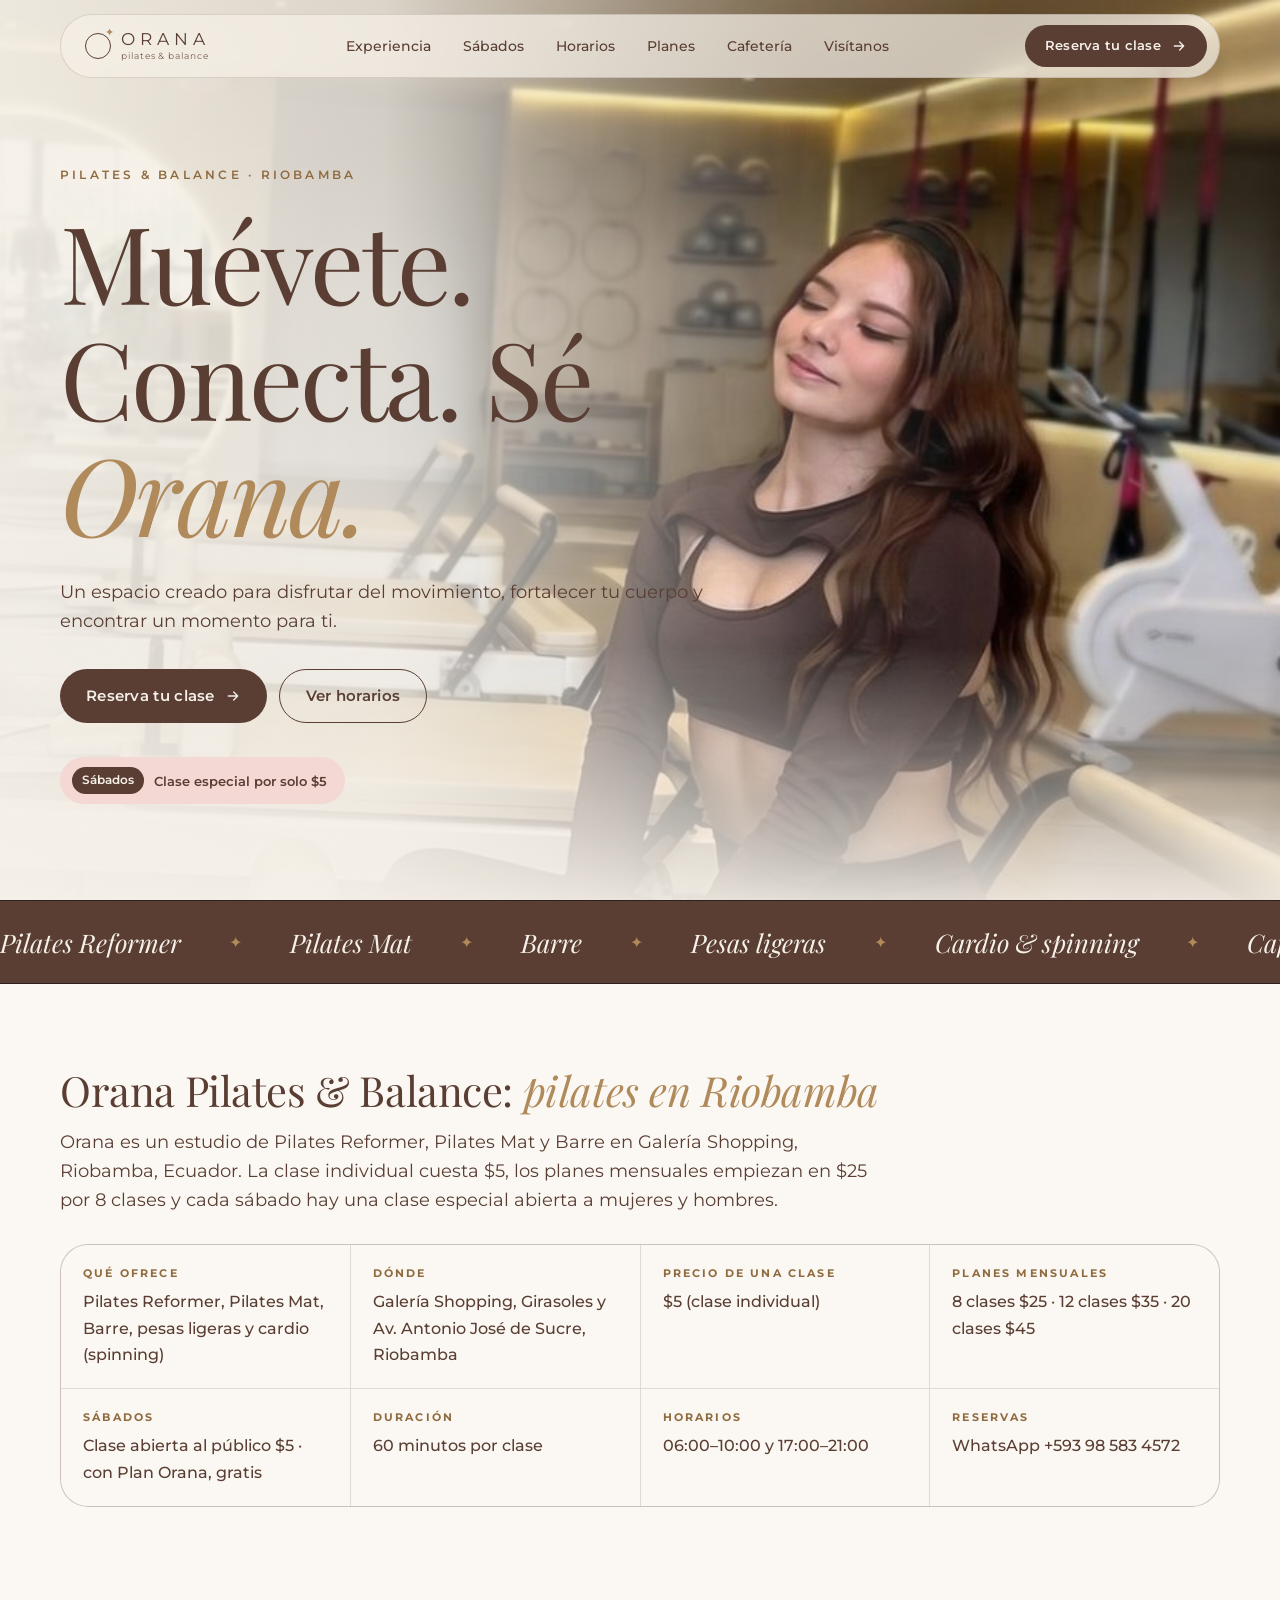
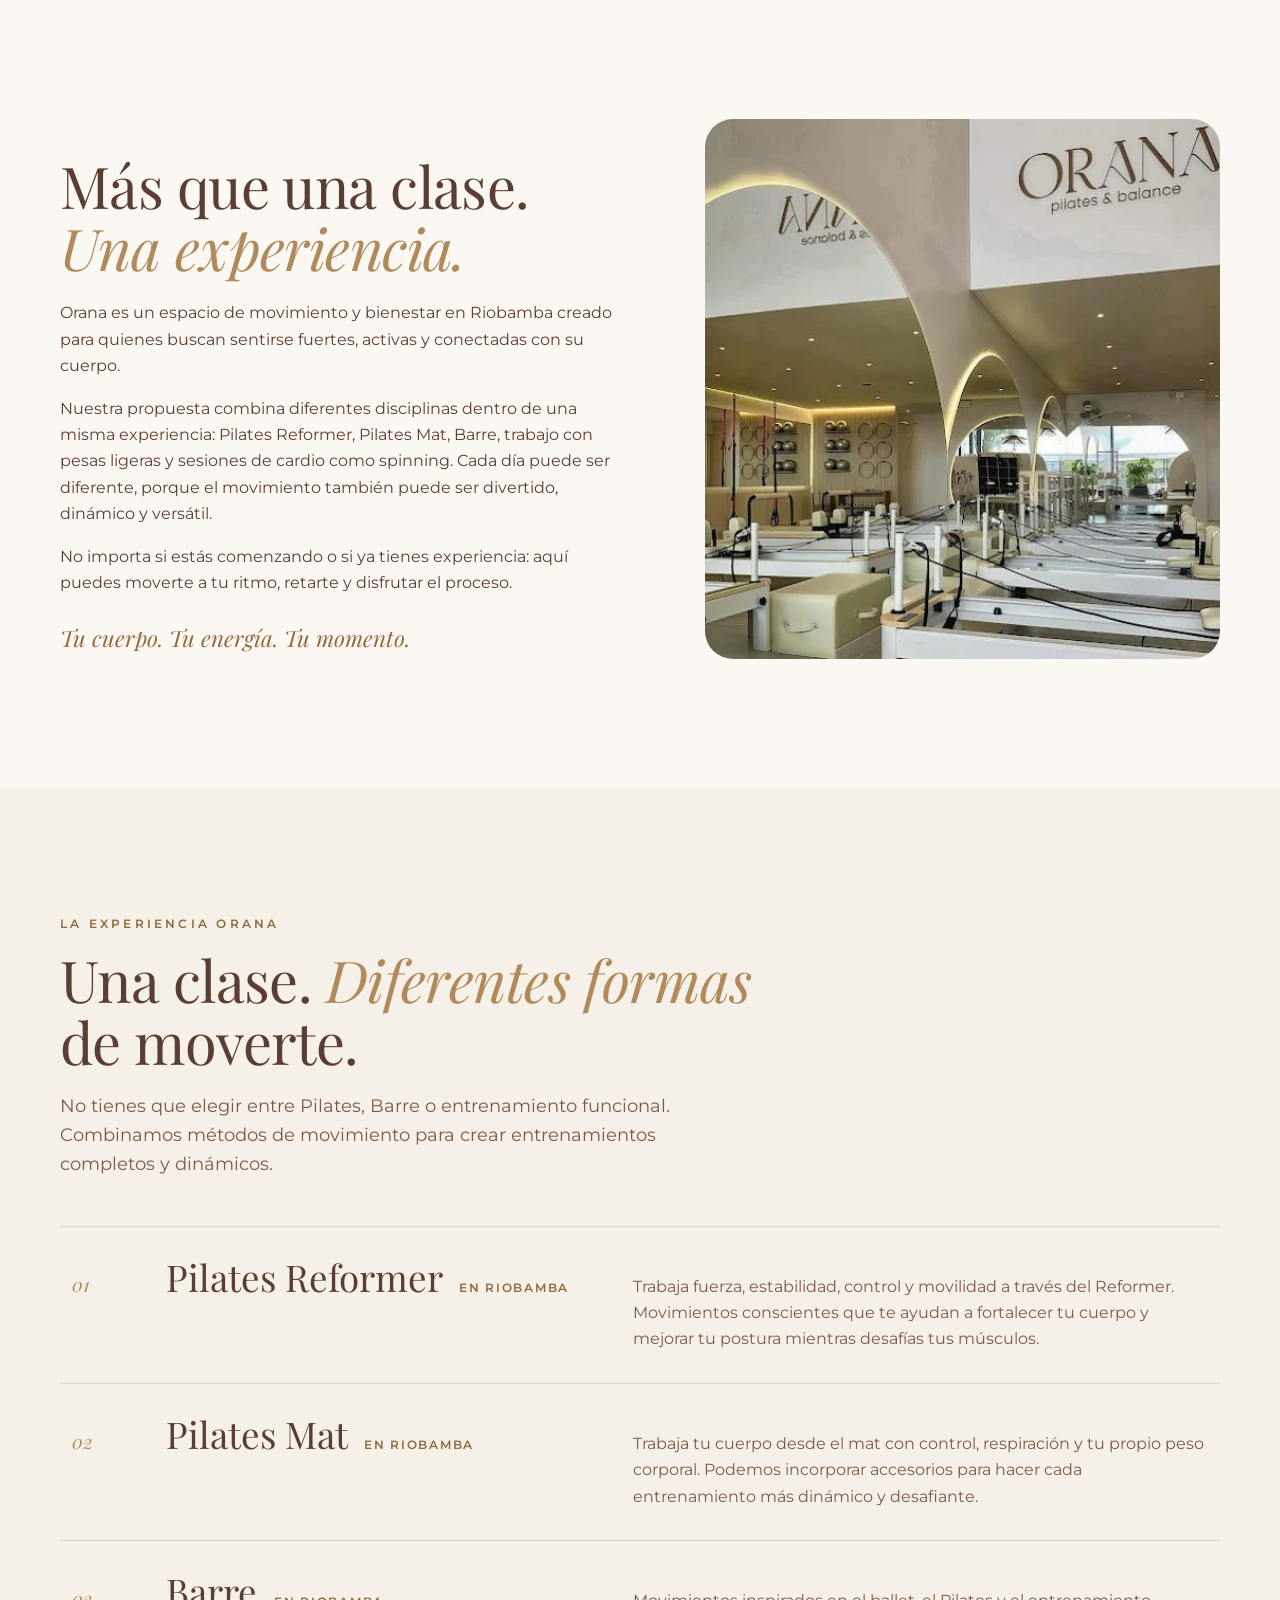
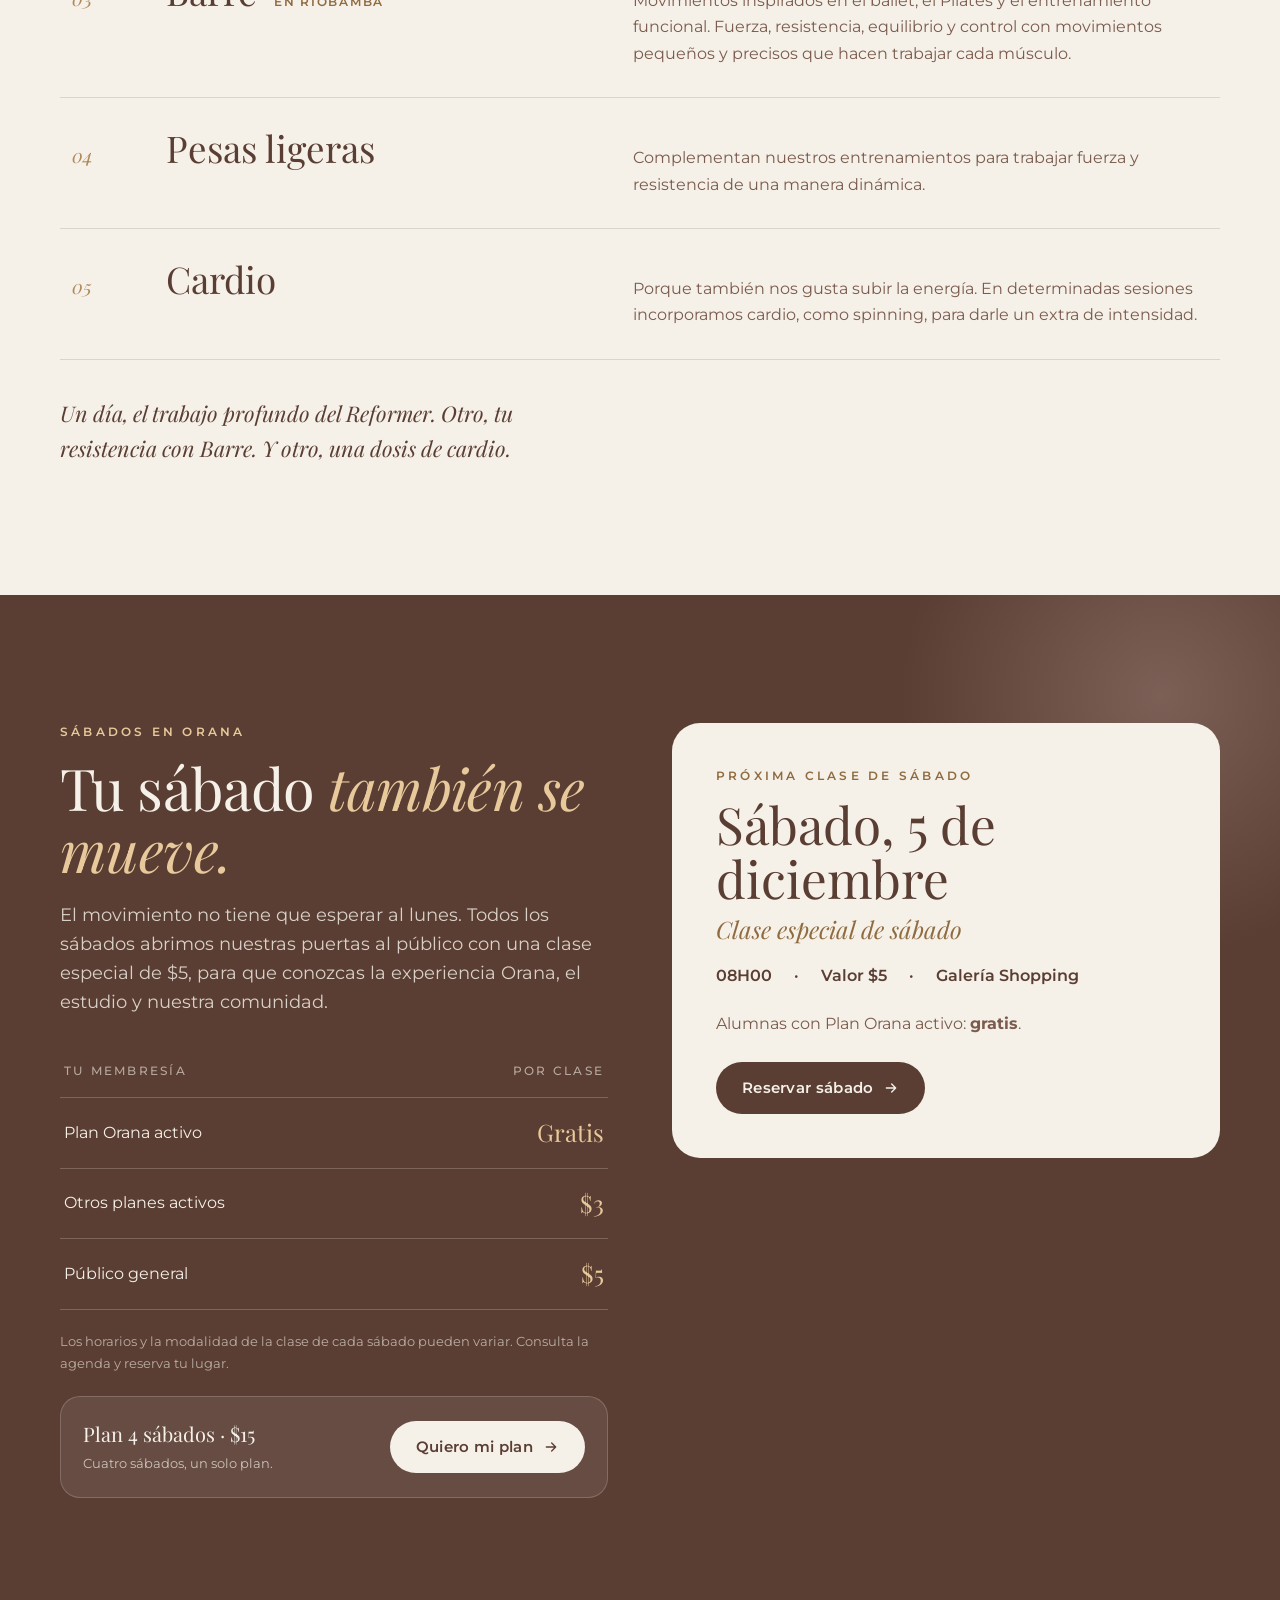
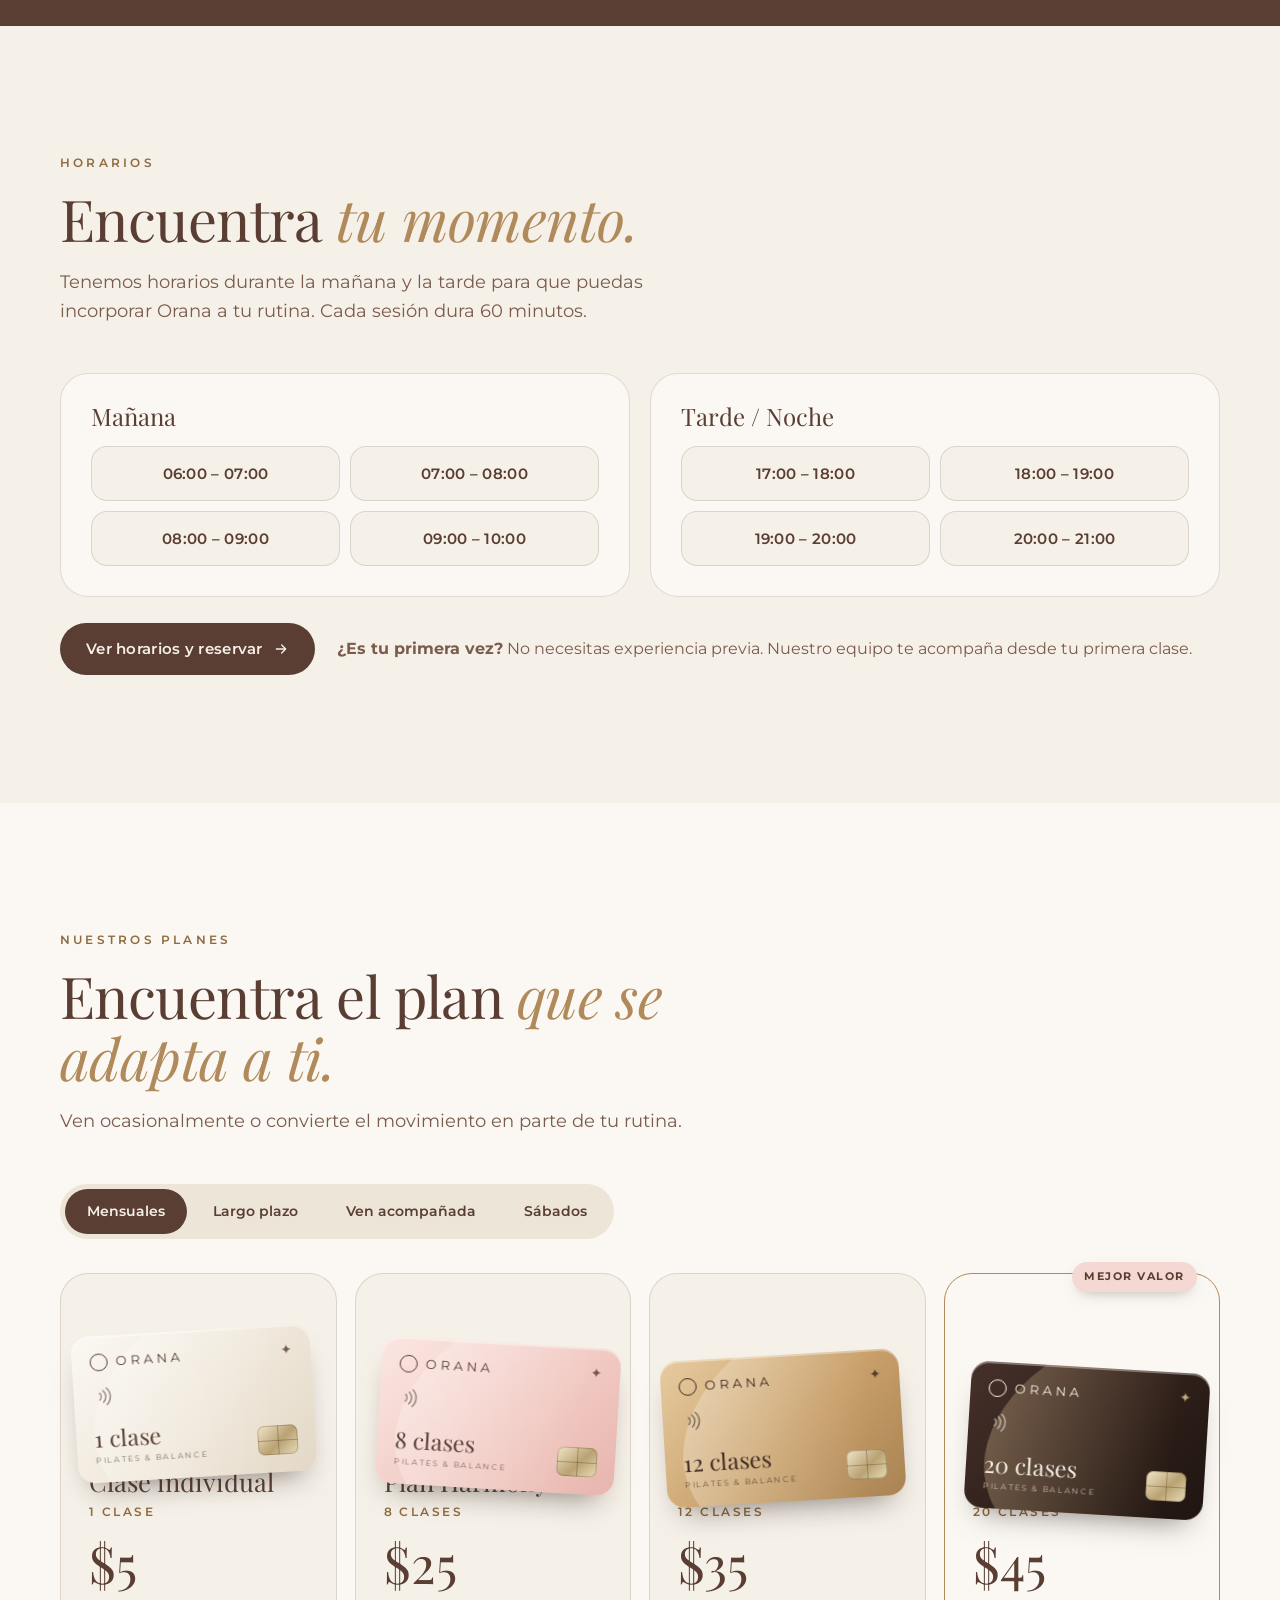
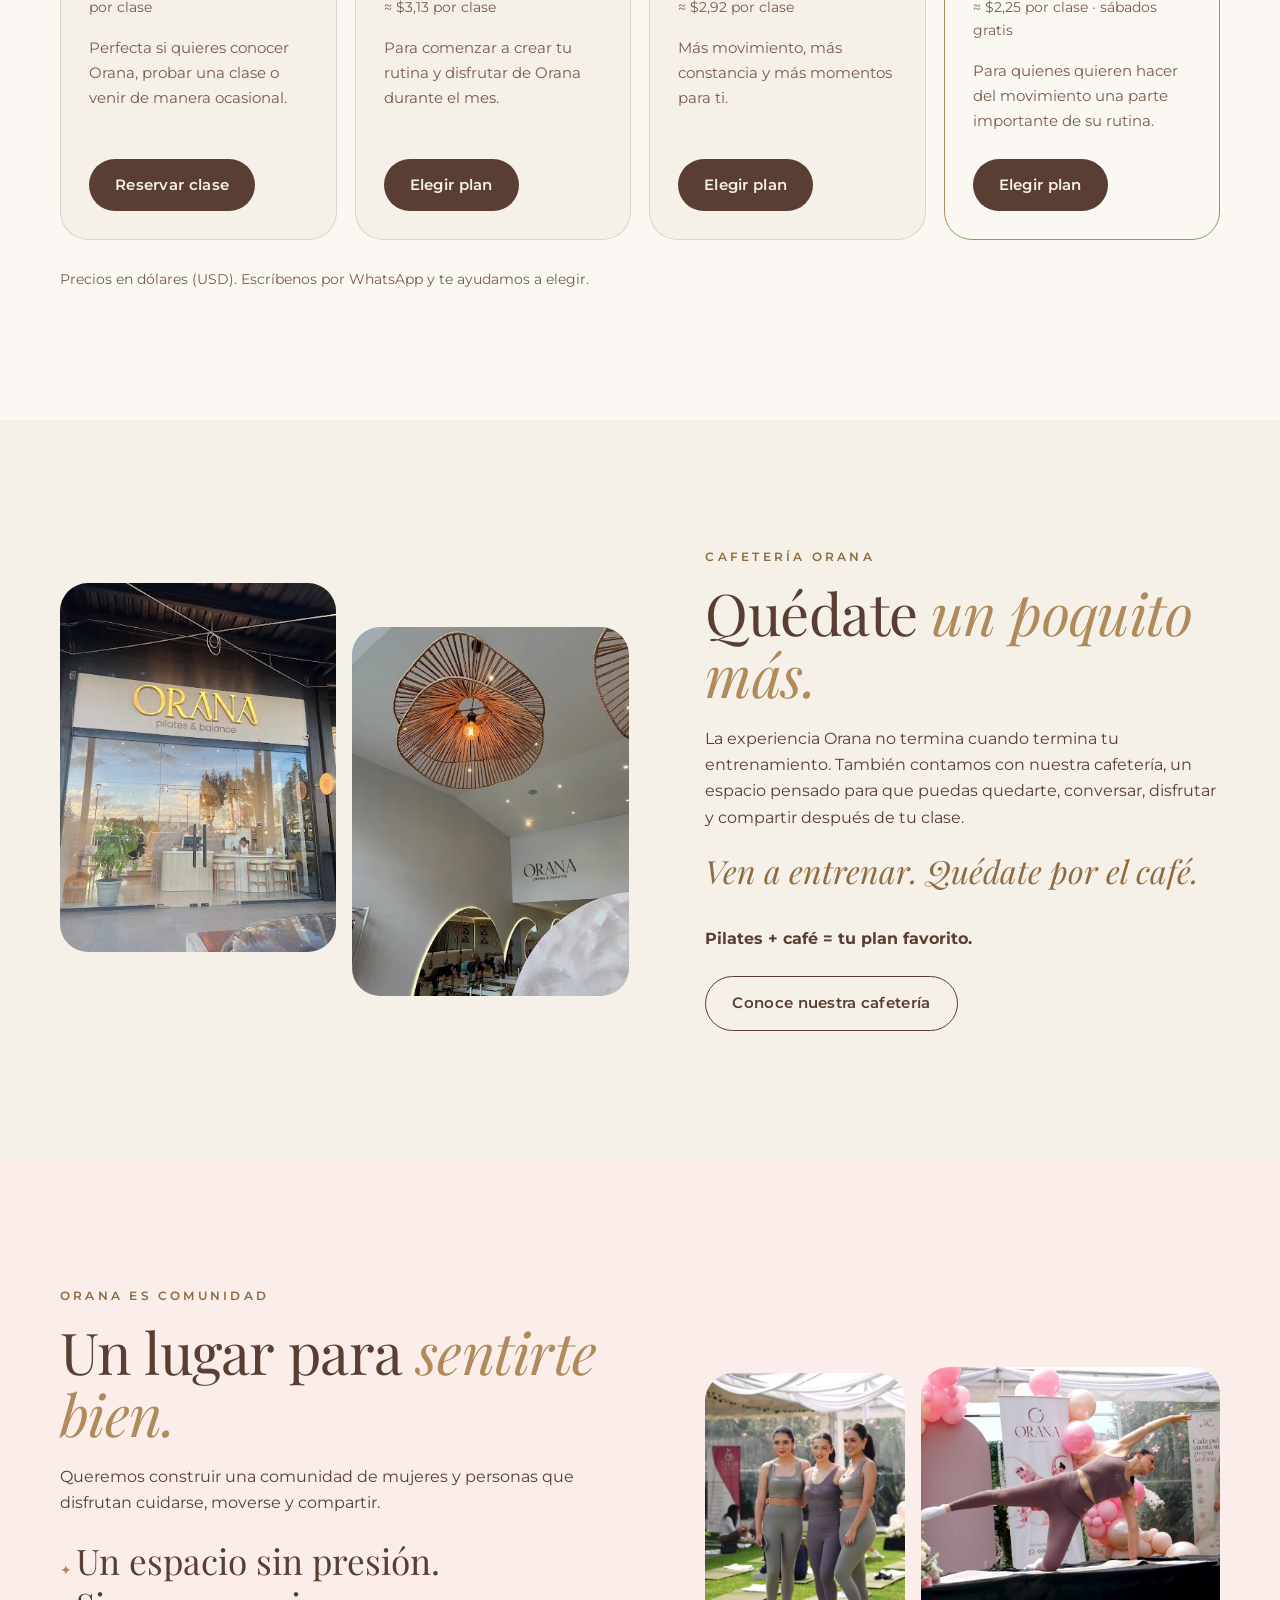
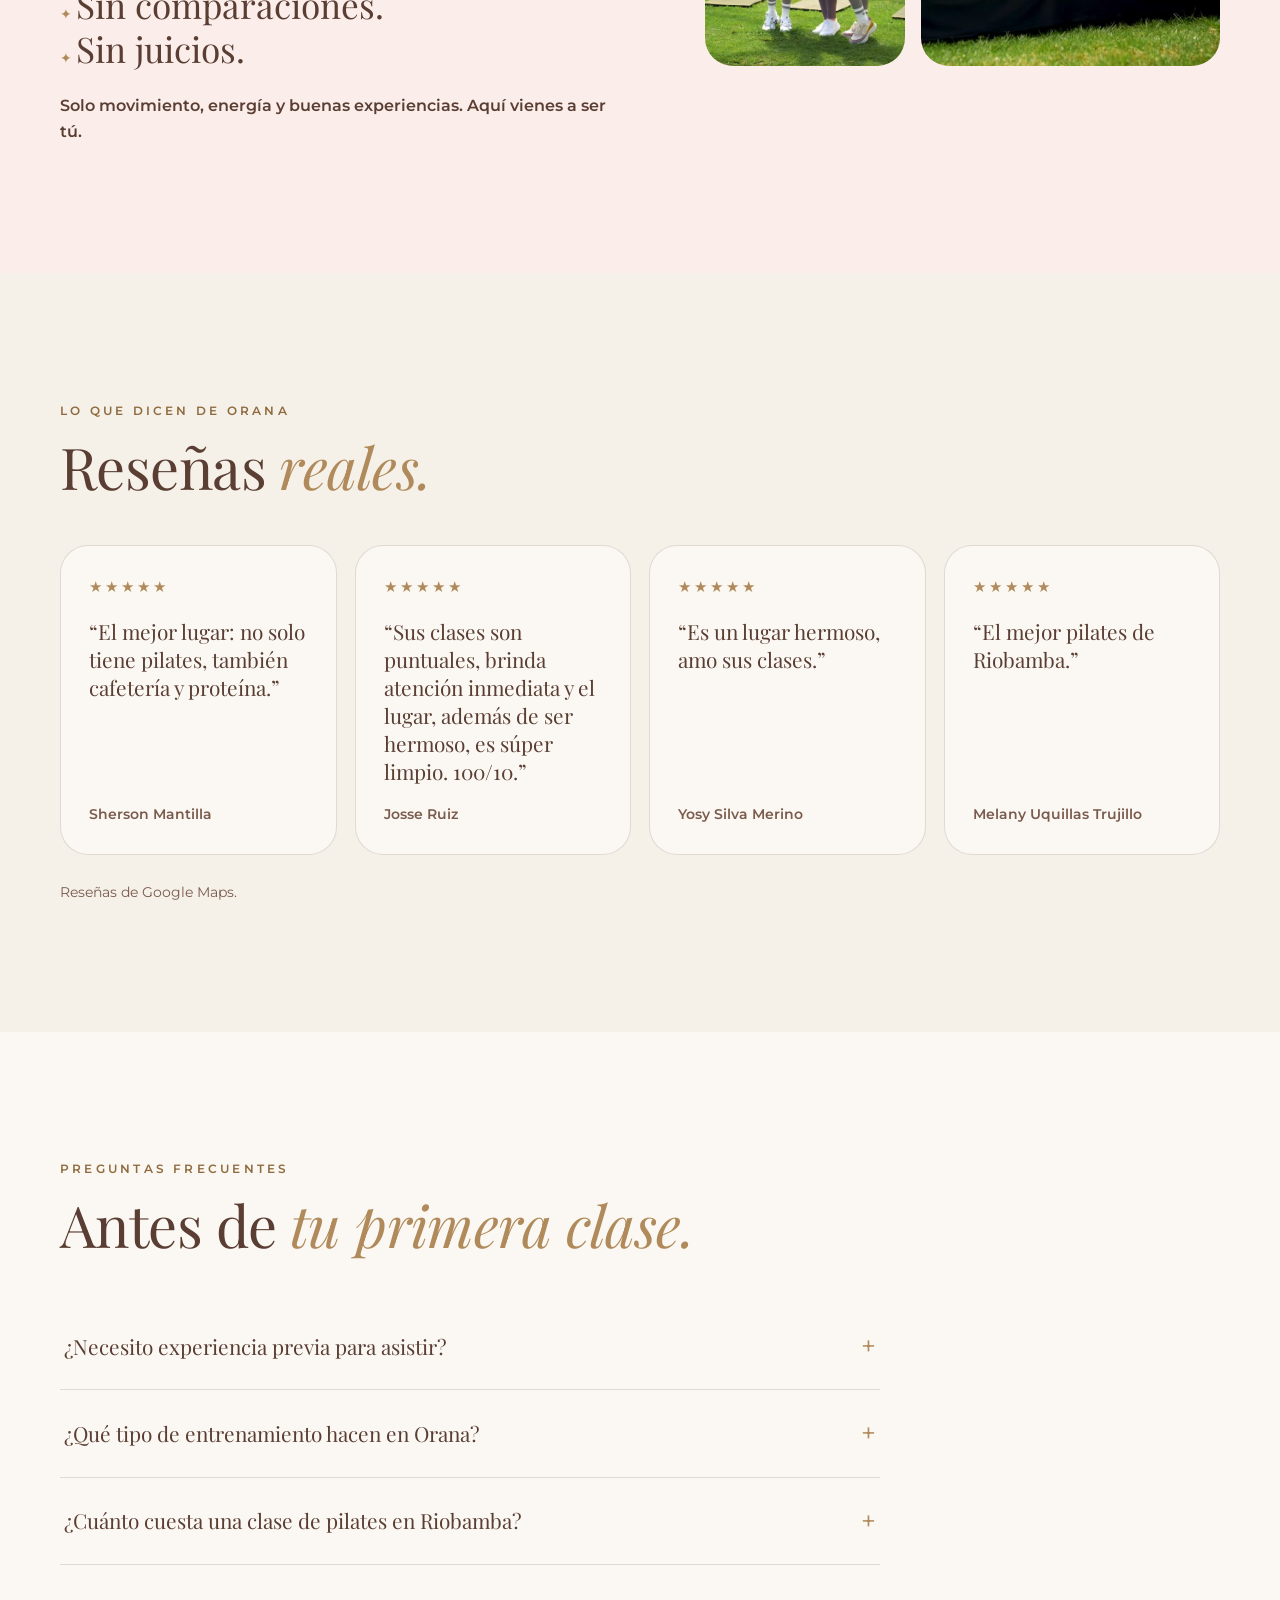
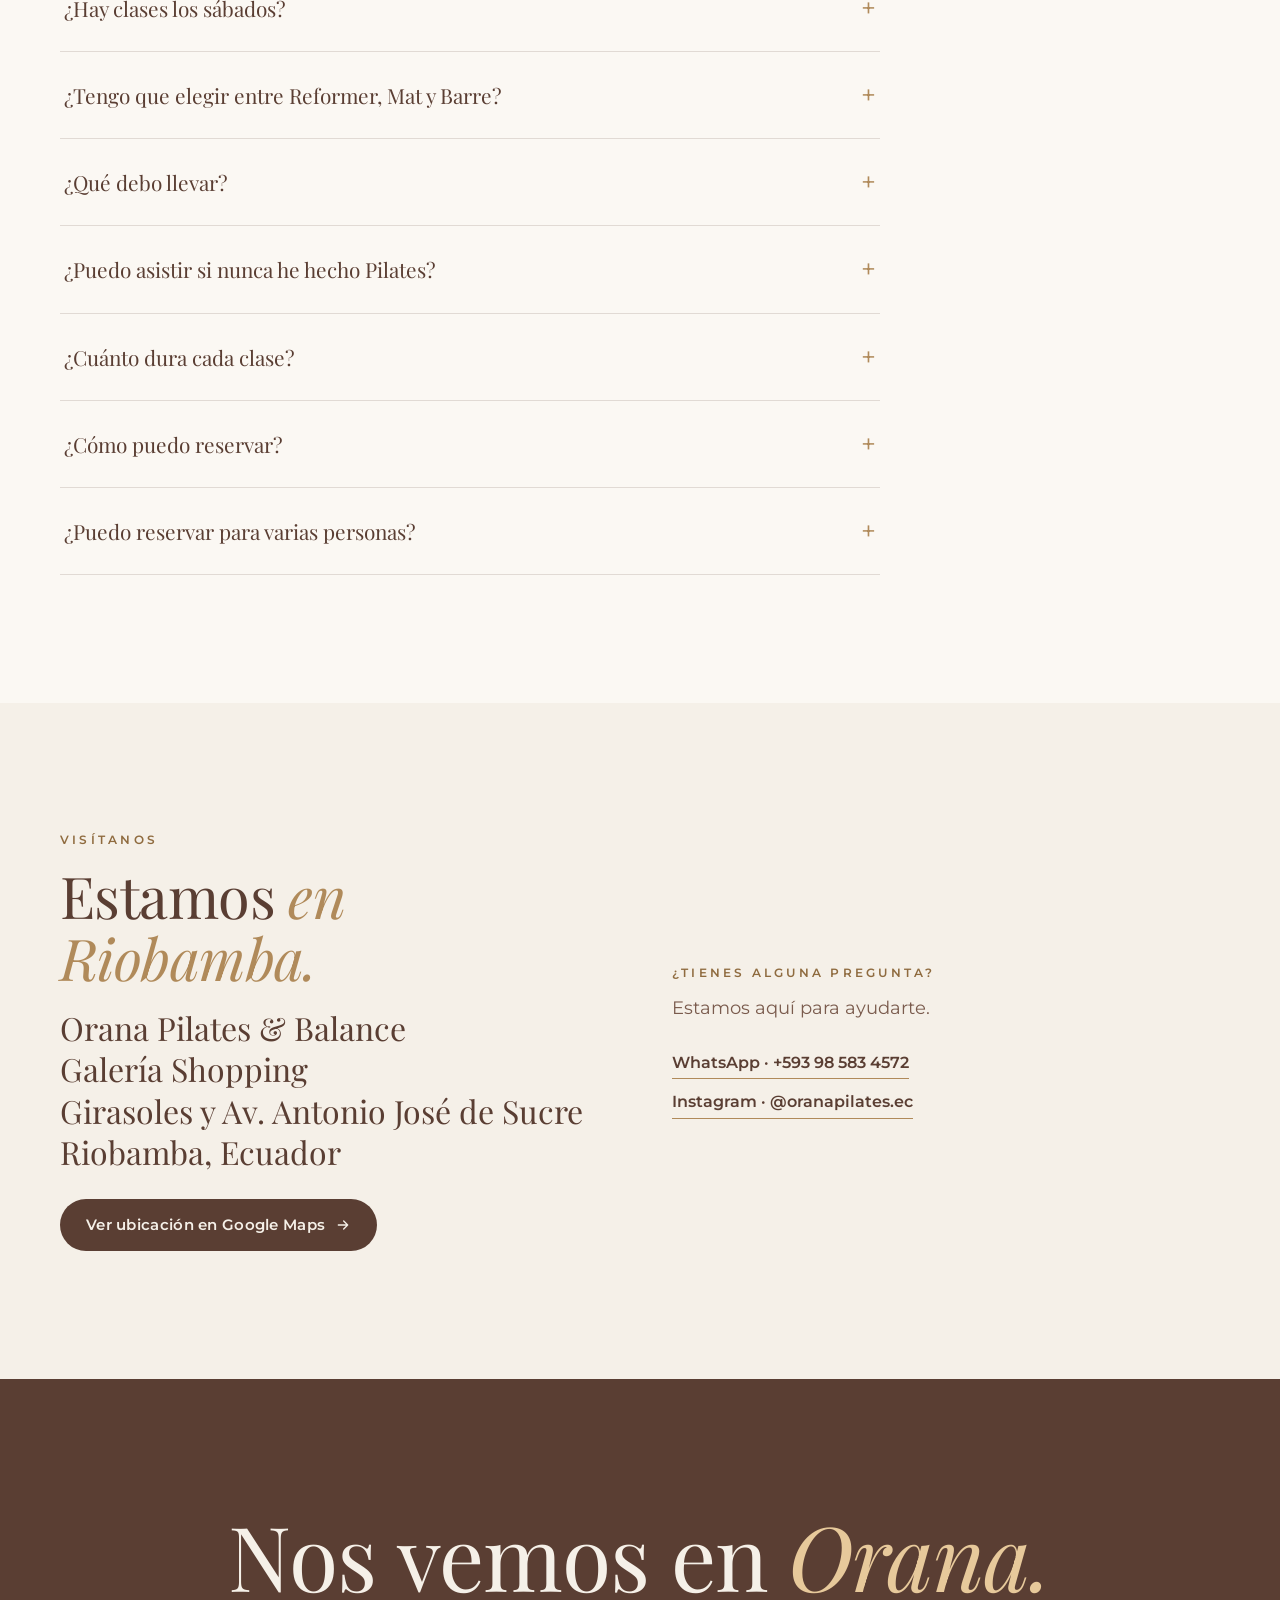
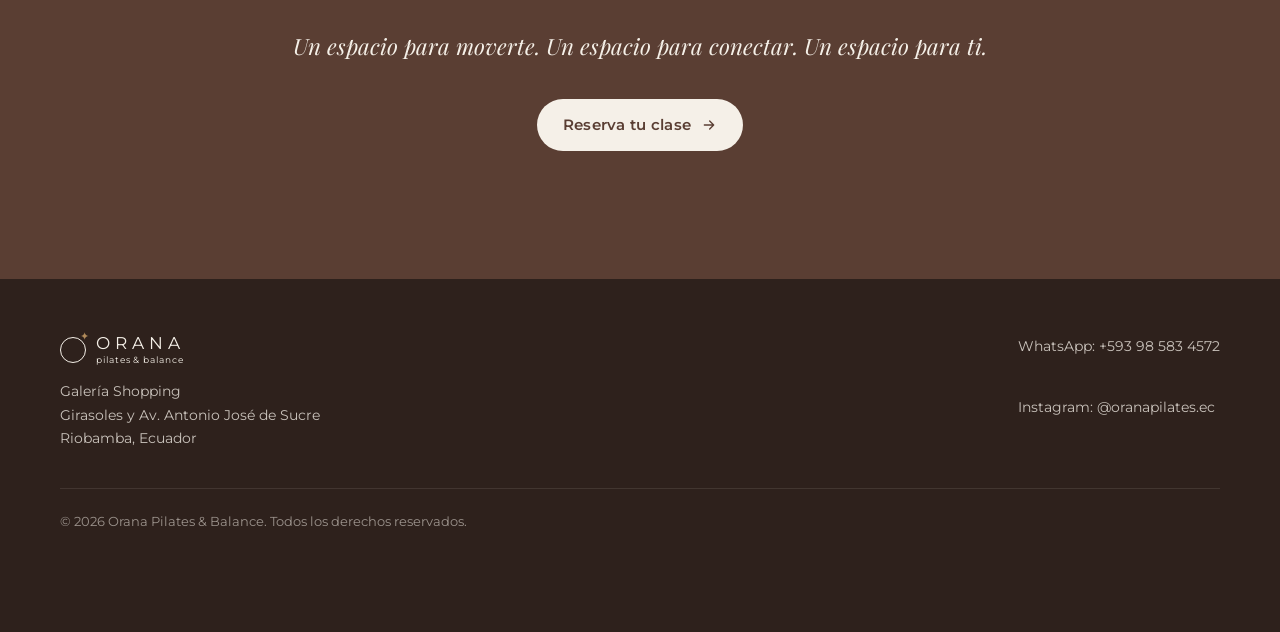
==== commit c6423a26: "Scroll-animated membership cards, answer-first facts block, entity schema, robots/sitemap/llms.txt C" ====
--- a/index.html
+++ b/index.html
@@ -18,34 +18,124 @@
 
 <script type="application/ld+json">
 {
-  "@context": "https://schema.org",
-  "@type": "HealthClub",
-  "name": "Orana Pilates & Balance",
-  "description": "Estudio de Pilates Reformer, Pilates Mat, Barre, pesas ligeras y cardio con cafetería en Riobamba, Ecuador.",
-  "telephone": "+593985834572",
-  "priceRange": "$5 - $432",
-  "address": {
+ "@context": "https://schema.org",
+ "@graph": [
+  {
+   "@type": "WebSite",
+   "@id": "https://pachu007.github.io/orana-site/#website",
+   "url": "https://pachu007.github.io/orana-site/",
+   "name": "Orana Pilates & Balance",
+   "inLanguage": "es-EC",
+   "publisher": {
+    "@id": "https://pachu007.github.io/orana-site/#studio"
+   }
+  },
+  {
+   "@type": [
+    "HealthClub",
+    "LocalBusiness"
+   ],
+   "@id": "https://pachu007.github.io/orana-site/#studio",
+   "url": "https://pachu007.github.io/orana-site/",
+   "name": "Orana Pilates & Balance",
+   "alternateName": [
+    "Orana Pilates",
+    "Orana Pilates Riobamba",
+    "Orana pilates & balance Riobamba"
+   ],
+   "description": "Estudio de Pilates Reformer, Pilates Mat, Barre, pesas ligeras y cardio con cafetería en Galería Shopping, Riobamba, Ecuador. Clase individual desde $5; clase de sábado abierta a mujeres y hombres.",
+   "telephone": "+593985834572",
+   "priceRange": "$5 - $432",
+   "currenciesAccepted": "USD",
+   "address": {
     "@type": "PostalAddress",
     "streetAddress": "Galería Shopping, Girasoles y Av. Antonio José de Sucre",
     "addressLocality": "Riobamba",
     "addressRegion": "Chimborazo",
     "addressCountry": "EC"
-  },
-  "sameAs": ["https://www.instagram.com/oranapilates.ec/"],
-  "hasOfferCatalog": {
+   },
+   "areaServed": {
+    "@type": "City",
+    "name": "Riobamba"
+   },
+   "knowsAbout": [
+    "Pilates Reformer",
+    "Pilates Mat",
+    "Barre",
+    "Entrenamiento con pesas ligeras",
+    "Spinning"
+   ],
+   "sameAs": [
+    "https://www.instagram.com/oranapilates.ec/"
+   ],
+   "hasOfferCatalog": {
     "@type": "OfferCatalog",
     "name": "Planes Orana",
     "itemListElement": [
-      {"@type":"Offer","name":"Clase individual","price":"5","priceCurrency":"USD"},
-      {"@type":"Offer","name":"Plan Harmony (8 clases)","price":"25","priceCurrency":"USD"},
-      {"@type":"Offer","name":"Plan Balance (12 clases)","price":"35","priceCurrency":"USD"},
-      {"@type":"Offer","name":"Plan Orana (20 clases)","price":"45","priceCurrency":"USD"},
-      {"@type":"Offer","name":"Plan Trimestral (3 meses)","price":"120","priceCurrency":"USD"},
-      {"@type":"Offer","name":"Plan 6 meses","price":"228","priceCurrency":"USD"},
-      {"@type":"Offer","name":"Plan 12 meses","price":"432","priceCurrency":"USD"},
-      {"@type":"Offer","name":"Plan 4 sábados","price":"15","priceCurrency":"USD"}
+     {
+      "@type": "Offer",
+      "name": "Clase individual",
+      "price": "5",
+      "priceCurrency": "USD"
+     },
+     {
+      "@type": "Offer",
+      "name": "Plan Harmony (8 clases)",
+      "price": "25",
+      "priceCurrency": "USD"
+     },
+     {
+      "@type": "Offer",
+      "name": "Plan Balance (12 clases)",
+      "price": "35",
+      "priceCurrency": "USD"
+     },
+     {
+      "@type": "Offer",
+      "name": "Plan Orana (20 clases)",
+      "price": "45",
+      "priceCurrency": "USD"
+     },
+     {
+      "@type": "Offer",
+      "name": "Plan Trimestral (3 meses)",
+      "price": "120",
+      "priceCurrency": "USD"
+     },
+     {
+      "@type": "Offer",
+      "name": "Plan 6 meses",
+      "price": "228",
+      "priceCurrency": "USD"
+     },
+     {
+      "@type": "Offer",
+      "name": "Plan 12 meses",
+      "price": "432",
+      "priceCurrency": "USD"
+     },
+     {
+      "@type": "Offer",
+      "name": "Plan 4 sábados",
+      "price": "15",
+      "priceCurrency": "USD"
+     },
+     {
+      "@type": "Offer",
+      "name": "Combo 2 personas (por persona)",
+      "price": "42.50",
+      "priceCurrency": "USD"
+     },
+     {
+      "@type": "Offer",
+      "name": "Combo 4 personas o más (por persona)",
+      "price": "37.50",
+      "priceCurrency": "USD"
+     }
     ]
+   }
   }
+ ]
 }
 </script>
 <script type="application/ld+json">
@@ -56,7 +146,7 @@
     {"@type":"Question","name":"¿Necesito experiencia previa para asistir?","acceptedAnswer":{"@type":"Answer","text":"No. No necesitas experiencia previa. Nuestras sesiones están diseñadas para que puedas comenzar y avanzar de acuerdo con tu propio nivel."}},
     {"@type":"Question","name":"¿Qué tipo de entrenamiento hacen en Orana?","acceptedAnswer":{"@type":"Answer","text":"Nuestra experiencia combina diferentes formas de movimiento, incluyendo Pilates Reformer, Pilates Mat, Barre, pesas ligeras y, en determinadas sesiones, cardio como spinning."}},
     {"@type":"Question","name":"¿Cuánto cuesta una clase de pilates en Riobamba?","acceptedAnswer":{"@type":"Answer","text":"En Orana la clase individual cuesta $5. Los planes mensuales empiezan en $25 por 8 clases, y hay planes de 3, 6 y 12 meses."}},
-    {"@type":"Question","name":"¿Hay clases los sábados?","acceptedAnswer":{"@type":"Answer","text":"Sí. Cada sábado hay una clase especial abierta al público por $5. Con Plan Orana activo es gratis, con otros planes activos cuesta $3, y el Plan 4 sábados cuesta $15."}},
+    {"@type":"Question","name":"¿Hay clases los sábados?","acceptedAnswer":{"@type":"Answer","text":"Sí. Cada sábado hay una clase especial abierta al público, para mujeres y hombres, por $5. Con Plan Orana activo es gratis, con otros planes activos cuesta $3, y el Plan 4 sábados cuesta $15."}},
     {"@type":"Question","name":"¿Tengo que elegir entre Reformer, Mat y Barre?","acceptedAnswer":{"@type":"Answer","text":"No necesariamente. Nuestra propuesta busca integrar diferentes disciplinas dentro de la experiencia Orana, por lo que podrás disfrutar de diferentes tipos de entrenamiento."}},
     {"@type":"Question","name":"¿Qué debo llevar?","acceptedAnswer":{"@type":"Answer","text":"Te recomendamos usar ropa deportiva cómoda y llevar tu botella de agua."}},
     {"@type":"Question","name":"¿Puedo asistir si nunca he hecho Pilates?","acceptedAnswer":{"@type":"Answer","text":"Sí. Todas son bienvenidas. Si es tu primera vez, cuéntanos al llegar para que podamos orientarte."}},
@@ -121,6 +211,25 @@
   </div>
 </section>
 
+
+<!-- DATOS RÁPIDOS (answer-first, extraíble por buscadores y asistentes de IA) -->
+<section class="facts" id="datos" aria-labelledby="datos-h">
+  <div class="wrap">
+    <h2 id="datos-h" class="rv">Orana Pilates &amp; Balance: <em>pilates en Riobamba</em></h2>
+    <p class="lede rv">Orana es un estudio de Pilates Reformer, Pilates Mat y Barre en Galería Shopping, Riobamba, Ecuador. La clase individual cuesta $5, los planes mensuales empiezan en $25 por 8 clases y cada sábado hay una clase especial abierta a mujeres y hombres.</p>
+    <dl class="fact-grid rv">
+      <div><dt>Qué ofrece</dt><dd>Pilates Reformer, Pilates Mat, Barre, pesas ligeras y cardio (spinning)</dd></div>
+      <div><dt>Dónde</dt><dd>Galería Shopping, Girasoles y Av. Antonio José de Sucre, Riobamba</dd></div>
+      <div><dt>Precio de una clase</dt><dd>$5 (clase individual)</dd></div>
+      <div><dt>Planes mensuales</dt><dd>8 clases $25 · 12 clases $35 · 20 clases $45</dd></div>
+      <div><dt>Sábados</dt><dd>Clase abierta al público $5 · con Plan Orana, gratis</dd></div>
+      <div><dt>Duración</dt><dd>60 minutos por clase</dd></div>
+      <div><dt>Horarios</dt><dd>06:00–10:00 y 17:00–21:00</dd></div>
+      <div><dt>Reservas</dt><dd>WhatsApp +593 98 583 4572</dd></div>
+    </dl>
+  </div>
+</section>
+
 <!-- BIENVENIDA -->
 <section class="welcome" id="bienvenida">
   <div class="wrap split">
@@ -147,9 +256,9 @@
       <p class="lede rv">No tienes que elegir entre Pilates, Barre o entrenamiento funcional. Combinamos métodos de movimiento para crear entrenamientos completos y dinámicos.</p>
     </div>
     <div class="exp-list">
-      <div class="exp-row rv"><span class="n">01</span><h3>Pilates Reformer</h3><p>Trabaja fuerza, estabilidad, control y movilidad a través del Reformer. Movimientos conscientes que te ayudan a fortalecer tu cuerpo y mejorar tu postura mientras desafías tus músculos.</p></div>
-      <div class="exp-row rv"><span class="n">02</span><h3>Pilates Mat</h3><p>Trabaja tu cuerpo desde el mat con control, respiración y tu propio peso corporal. Podemos incorporar accesorios para hacer cada entrenamiento más dinámico y desafiante.</p></div>
-      <div class="exp-row rv"><span class="n">03</span><h3>Barre</h3><p>Movimientos inspirados en el ballet, el Pilates y el entrenamiento funcional. Fuerza, resistencia, equilibrio y control con movimientos pequeños y precisos que hacen trabajar cada músculo.</p></div>
+      <div class="exp-row rv"><span class="n">01</span><h3>Pilates Reformer <small>en Riobamba</small></h3><p>Trabaja fuerza, estabilidad, control y movilidad a través del Reformer. Movimientos conscientes que te ayudan a fortalecer tu cuerpo y mejorar tu postura mientras desafías tus músculos.</p></div>
+      <div class="exp-row rv"><span class="n">02</span><h3>Pilates Mat <small>en Riobamba</small></h3><p>Trabaja tu cuerpo desde el mat con control, respiración y tu propio peso corporal. Podemos incorporar accesorios para hacer cada entrenamiento más dinámico y desafiante.</p></div>
+      <div class="exp-row rv"><span class="n">03</span><h3>Barre <small>en Riobamba</small></h3><p>Movimientos inspirados en el ballet, el Pilates y el entrenamiento funcional. Fuerza, resistencia, equilibrio y control con movimientos pequeños y precisos que hacen trabajar cada músculo.</p></div>
       <div class="exp-row rv"><span class="n">04</span><h3>Pesas ligeras</h3><p>Complementan nuestros entrenamientos para trabajar fuerza y resistencia de una manera dinámica.</p></div>
       <div class="exp-row rv"><span class="n">05</span><h3>Cardio</h3><p>Porque también nos gusta subir la energía. En determinadas sesiones incorporamos cardio, como spinning, para darle un extra de intensidad.</p></div>
     </div>
@@ -238,34 +347,138 @@
 
     <div class="panel" id="p1" role="tabpanel" aria-labelledby="t1">
       <div class="cards">
-        <article class="card"><h3>Clase individual</h3><p class="classes">1 clase</p><p class="price">$5</p><p class="unit">por clase</p><p class="sub">Perfecta si quieres conocer Orana, probar una clase o venir de manera ocasional.</p><a class="btn btn-dark" data-wa="Hola Orana, quiero reservar una clase individual ($5)." href="#">Reservar clase</a></article>
-        <article class="card"><h3>Plan Harmony</h3><p class="classes">8 clases</p><p class="price">$25</p><p class="unit">≈ $3,13 por clase</p><p class="sub">Para comenzar a crear tu rutina y disfrutar de Orana durante el mes.</p><a class="btn btn-dark" data-wa="Hola Orana, quiero el Plan Harmony (8 clases, $25)." href="#">Elegir plan</a></article>
-        <article class="card"><h3>Plan Balance</h3><p class="classes">12 clases</p><p class="price">$35</p><p class="unit">≈ $2,92 por clase</p><p class="sub">Más movimiento, más constancia y más momentos para ti.</p><a class="btn btn-dark" data-wa="Hola Orana, quiero el Plan Balance (12 clases, $35)." href="#">Elegir plan</a></article>
-        <article class="card feat"><span class="badge">Mejor valor</span><h3>Plan Orana</h3><p class="classes">20 clases</p><p class="price">$45</p><p class="unit">≈ $2,25 por clase · sábados gratis</p><p class="sub">Para quienes quieren hacer del movimiento una parte importante de su rutina.</p><a class="btn btn-dark" data-wa="Hola Orana, quiero el Plan Orana (20 clases, $45)." href="#">Elegir plan</a></article>
+        <article class="card">
+          <div class="cwrap"><div class="ccard t-pearl" aria-hidden="true">
+            <span class="cc-logo"><i></i><b>ORANA</b></span><span class="cc-spark">✦</span>
+            <svg class="cc-nfc" viewBox="0 0 24 24" fill="none" stroke="currentColor" stroke-width="1.6" stroke-linecap="round"><path d="M8 8.5a5 5 0 0 1 0 7M11.5 6a8.5 8.5 0 0 1 0 12M15 3.5a12 12 0 0 1 0 17"/></svg>
+            <span class="cc-chip"></span>
+            <span class="cc-plan">1 clase</span><span class="cc-sub">PILATES &amp; BALANCE</span>
+          </div></div>
+          <h3>Clase individual</h3><p class="classes">1 clase</p><p class="price">$5</p><p class="unit">por clase</p><p class="sub">Perfecta si quieres conocer Orana, probar una clase o venir de manera ocasional.</p>
+          <a class="btn btn-dark" data-wa="Hola Orana, quiero reservar una clase individual ($5)." href="#">Reservar clase</a></article>
+<article class="card">
+          <div class="cwrap"><div class="ccard t-blush" aria-hidden="true">
+            <span class="cc-logo"><i></i><b>ORANA</b></span><span class="cc-spark">✦</span>
+            <svg class="cc-nfc" viewBox="0 0 24 24" fill="none" stroke="currentColor" stroke-width="1.6" stroke-linecap="round"><path d="M8 8.5a5 5 0 0 1 0 7M11.5 6a8.5 8.5 0 0 1 0 12M15 3.5a12 12 0 0 1 0 17"/></svg>
+            <span class="cc-chip"></span>
+            <span class="cc-plan">8 clases</span><span class="cc-sub">PILATES &amp; BALANCE</span>
+          </div></div>
+          <h3>Plan Harmony</h3><p class="classes">8 clases</p><p class="price">$25</p><p class="unit">≈ $3,13 por clase</p><p class="sub">Para comenzar a crear tu rutina y disfrutar de Orana durante el mes.</p>
+          <a class="btn btn-dark" data-wa="Hola Orana, quiero el Plan Harmony (8 clases, $25)." href="#">Elegir plan</a></article>
+<article class="card">
+          <div class="cwrap"><div class="ccard t-gold" aria-hidden="true">
+            <span class="cc-logo"><i></i><b>ORANA</b></span><span class="cc-spark">✦</span>
+            <svg class="cc-nfc" viewBox="0 0 24 24" fill="none" stroke="currentColor" stroke-width="1.6" stroke-linecap="round"><path d="M8 8.5a5 5 0 0 1 0 7M11.5 6a8.5 8.5 0 0 1 0 12M15 3.5a12 12 0 0 1 0 17"/></svg>
+            <span class="cc-chip"></span>
+            <span class="cc-plan">12 clases</span><span class="cc-sub">PILATES &amp; BALANCE</span>
+          </div></div>
+          <h3>Plan Balance</h3><p class="classes">12 clases</p><p class="price">$35</p><p class="unit">≈ $2,92 por clase</p><p class="sub">Más movimiento, más constancia y más momentos para ti.</p>
+          <a class="btn btn-dark" data-wa="Hola Orana, quiero el Plan Balance (12 clases, $35)." href="#">Elegir plan</a></article>
+<article class="card feat"><span class="badge">Mejor valor</span>
+          <div class="cwrap"><div class="ccard t-ink" aria-hidden="true">
+            <span class="cc-logo"><i></i><b>ORANA</b></span><span class="cc-spark">✦</span>
+            <svg class="cc-nfc" viewBox="0 0 24 24" fill="none" stroke="currentColor" stroke-width="1.6" stroke-linecap="round"><path d="M8 8.5a5 5 0 0 1 0 7M11.5 6a8.5 8.5 0 0 1 0 12M15 3.5a12 12 0 0 1 0 17"/></svg>
+            <span class="cc-chip"></span>
+            <span class="cc-plan">20 clases</span><span class="cc-sub">PILATES &amp; BALANCE</span>
+          </div></div>
+          <h3>Plan Orana</h3><p class="classes">20 clases</p><p class="price">$45</p><p class="unit">≈ $2,25 por clase · sábados gratis</p><p class="sub">Para quienes quieren hacer del movimiento una parte importante de su rutina.</p>
+          <a class="btn btn-dark" data-wa="Hola Orana, quiero el Plan Orana (20 clases, $45)." href="#">Elegir plan</a></article>
       </div>
     </div>
 
     <div class="panel" id="p2" role="tabpanel" aria-labelledby="t2" hidden>
       <div class="cards">
-        <article class="card"><h3>Plan Trimestral</h3><p class="classes">3 meses</p><p class="price">$120</p><p class="unit">≈ $40 por mes</p><p class="sub">Una opción para comprometerte con tu bienestar y construir una rutina a largo plazo.</p><a class="btn btn-dark" data-wa="Hola Orana, quiero el Plan Trimestral ($120)." href="#">Elegir plan</a></article>
-        <article class="card"><h3>Plan 6 meses</h3><p class="classes">6 meses</p><p class="price">$228</p><p class="unit">≈ $38 por mes</p><p class="sub">Seis meses para moverte, fortalecer tu cuerpo y disfrutar de todo lo que Orana tiene para ti.</p><a class="btn btn-dark" data-wa="Hola Orana, quiero el Plan de 6 meses ($228)." href="#">Elegir plan</a></article>
-        <article class="card feat"><span class="badge">Mejor precio por mes</span><h3>Plan 12 meses</h3><p class="classes">12 meses</p><p class="price">$432</p><p class="unit">≈ $36 por mes</p><p class="sub">Un año completo de movimiento, constancia y bienestar. Tu mejor inversión es en ti.</p><a class="btn btn-dark" data-wa="Hola Orana, quiero el Plan de 12 meses ($432)." href="#">Elegir plan</a></article>
+        <article class="card">
+          <div class="cwrap"><div class="ccard t-pearl" aria-hidden="true">
+            <span class="cc-logo"><i></i><b>ORANA</b></span><span class="cc-spark">✦</span>
+            <svg class="cc-nfc" viewBox="0 0 24 24" fill="none" stroke="currentColor" stroke-width="1.6" stroke-linecap="round"><path d="M8 8.5a5 5 0 0 1 0 7M11.5 6a8.5 8.5 0 0 1 0 12M15 3.5a12 12 0 0 1 0 17"/></svg>
+            <span class="cc-chip"></span>
+            <span class="cc-plan">3 meses</span><span class="cc-sub">PILATES &amp; BALANCE</span>
+          </div></div>
+          <h3>Plan Trimestral</h3><p class="classes">3 meses</p><p class="price">$120</p><p class="unit">≈ $40 por mes</p><p class="sub">Una opción para comprometerte con tu bienestar y construir una rutina a largo plazo.</p>
+          <a class="btn btn-dark" data-wa="Hola Orana, quiero el Plan Trimestral ($120)." href="#">Elegir plan</a></article>
+<article class="card">
+          <div class="cwrap"><div class="ccard t-gold" aria-hidden="true">
+            <span class="cc-logo"><i></i><b>ORANA</b></span><span class="cc-spark">✦</span>
+            <svg class="cc-nfc" viewBox="0 0 24 24" fill="none" stroke="currentColor" stroke-width="1.6" stroke-linecap="round"><path d="M8 8.5a5 5 0 0 1 0 7M11.5 6a8.5 8.5 0 0 1 0 12M15 3.5a12 12 0 0 1 0 17"/></svg>
+            <span class="cc-chip"></span>
+            <span class="cc-plan">6 meses</span><span class="cc-sub">PILATES &amp; BALANCE</span>
+          </div></div>
+          <h3>Plan 6 meses</h3><p class="classes">6 meses</p><p class="price">$228</p><p class="unit">≈ $38 por mes</p><p class="sub">Seis meses para moverte, fortalecer tu cuerpo y disfrutar de todo lo que Orana tiene para ti.</p>
+          <a class="btn btn-dark" data-wa="Hola Orana, quiero el Plan de 6 meses ($228)." href="#">Elegir plan</a></article>
+<article class="card feat"><span class="badge">Mejor precio por mes</span>
+          <div class="cwrap"><div class="ccard t-ink" aria-hidden="true">
+            <span class="cc-logo"><i></i><b>ORANA</b></span><span class="cc-spark">✦</span>
+            <svg class="cc-nfc" viewBox="0 0 24 24" fill="none" stroke="currentColor" stroke-width="1.6" stroke-linecap="round"><path d="M8 8.5a5 5 0 0 1 0 7M11.5 6a8.5 8.5 0 0 1 0 12M15 3.5a12 12 0 0 1 0 17"/></svg>
+            <span class="cc-chip"></span>
+            <span class="cc-plan">12 meses</span><span class="cc-sub">PILATES &amp; BALANCE</span>
+          </div></div>
+          <h3>Plan 12 meses</h3><p class="classes">12 meses</p><p class="price">$432</p><p class="unit">≈ $36 por mes</p><p class="sub">Un año completo de movimiento, constancia y bienestar. Tu mejor inversión es en ti.</p>
+          <a class="btn btn-dark" data-wa="Hola Orana, quiero el Plan de 12 meses ($432)." href="#">Elegir plan</a></article>
       </div>
     </div>
 
     <div class="panel" id="p3" role="tabpanel" aria-labelledby="t3" hidden>
       <div class="cards">
-        <article class="card"><h3>Combo 2 personas</h3><p class="classes">¿Vienes con alguien?</p><p class="price">$42,50</p><p class="unit">por persona</p><p class="sub">Una opción perfecta para compartir la experiencia Orana con tu mejor amiga, hermana, pareja o alguien especial.</p><a class="btn btn-dark" data-wa="Hola Orana, quiero el Combo de 2 personas ($42,50 por persona)." href="#">Quiero el combo</a></article>
-        <article class="card feat"><span class="badge">Mejor por persona</span><h3>Combo 4 o más</h3><p class="classes">Armen su grupo</p><p class="price">$37,50</p><p class="unit">por persona</p><p class="sub">Mientras más somos, más disfrutamos. Vivan juntas la experiencia Orana.</p><a class="btn btn-dark" data-wa="Hola Orana, quiero el Combo de 4 personas o más ($37,50 por persona)." href="#">Quiero el combo</a></article>
+        <article class="card">
+          <div class="cwrap"><div class="ccard t-blush" aria-hidden="true">
+            <span class="cc-logo"><i></i><b>ORANA</b></span><span class="cc-spark">✦</span>
+            <svg class="cc-nfc" viewBox="0 0 24 24" fill="none" stroke="currentColor" stroke-width="1.6" stroke-linecap="round"><path d="M8 8.5a5 5 0 0 1 0 7M11.5 6a8.5 8.5 0 0 1 0 12M15 3.5a12 12 0 0 1 0 17"/></svg>
+            <span class="cc-chip"></span>
+            <span class="cc-plan">2 personas</span><span class="cc-sub">PILATES &amp; BALANCE</span>
+          </div></div>
+          <h3>Combo 2 personas</h3><p class="classes">¿Vienes con alguien?</p><p class="price">$42,50</p><p class="unit">por persona</p><p class="sub">Una opción perfecta para compartir la experiencia Orana con tu mejor amiga, hermana, pareja o alguien especial.</p>
+          <a class="btn btn-dark" data-wa="Hola Orana, quiero el Combo de 2 personas ($42,50 por persona)." href="#">Quiero el combo</a></article>
+<article class="card feat"><span class="badge">Mejor por persona</span>
+          <div class="cwrap"><div class="ccard t-ink" aria-hidden="true">
+            <span class="cc-logo"><i></i><b>ORANA</b></span><span class="cc-spark">✦</span>
+            <svg class="cc-nfc" viewBox="0 0 24 24" fill="none" stroke="currentColor" stroke-width="1.6" stroke-linecap="round"><path d="M8 8.5a5 5 0 0 1 0 7M11.5 6a8.5 8.5 0 0 1 0 12M15 3.5a12 12 0 0 1 0 17"/></svg>
+            <span class="cc-chip"></span>
+            <span class="cc-plan">4 o más</span><span class="cc-sub">PILATES &amp; BALANCE</span>
+          </div></div>
+          <h3>Combo 4 o más</h3><p class="classes">Armen su grupo</p><p class="price">$37,50</p><p class="unit">por persona</p><p class="sub">Mientras más somos, más disfrutamos. Vivan juntas la experiencia Orana.</p>
+          <a class="btn btn-dark" data-wa="Hola Orana, quiero el Combo de 4 personas o más ($37,50 por persona)." href="#">Quiero el combo</a></article>
       </div>
     </div>
 
     <div class="panel" id="p4" role="tabpanel" aria-labelledby="t4" hidden>
       <div class="cards">
-        <article class="card"><h3>Público general</h3><p class="classes">Clase de sábado</p><p class="price">$5</p><p class="unit">por clase</p><p class="sub">Ven a conocer la experiencia Orana, el estudio y nuestra comunidad.</p><a class="btn btn-dark" data-sat-wa href="#">Reservar sábado</a></article>
-        <article class="card"><h3>Otros planes activos</h3><p class="classes">Clase de sábado</p><p class="price">$3</p><p class="unit">por clase</p><p class="sub">Si tienes cualquiera de nuestros otros planes activos.</p><a class="btn btn-dark" data-sat-wa href="#">Reservar sábado</a></article>
-        <article class="card feat"><span class="badge">Con Plan Orana</span><h3>Plan Orana activo</h3><p class="classes">Clase de sábado</p><p class="price">Gratis</p><p class="unit">incluida</p><p class="sub">Tu clase de sábado está incluida con tu Plan Orana.</p><a class="btn btn-dark" data-sat-wa href="#">Reservar sábado</a></article>
-        <article class="card"><h3>Plan 4 sábados</h3><p class="classes">4 clases de sábado</p><p class="price">$15</p><p class="unit">por los 4 sábados</p><p class="sub">Una forma sencilla de mantenerte activa durante todo el mes.</p><a class="btn btn-dark" data-wa="Hola Orana, quiero el Plan 4 sábados ($15)." href="#">Quiero mi plan</a></article>
+        <article class="card">
+          <div class="cwrap"><div class="ccard t-pearl" aria-hidden="true">
+            <span class="cc-logo"><i></i><b>ORANA</b></span><span class="cc-spark">✦</span>
+            <svg class="cc-nfc" viewBox="0 0 24 24" fill="none" stroke="currentColor" stroke-width="1.6" stroke-linecap="round"><path d="M8 8.5a5 5 0 0 1 0 7M11.5 6a8.5 8.5 0 0 1 0 12M15 3.5a12 12 0 0 1 0 17"/></svg>
+            <span class="cc-chip"></span>
+            <span class="cc-plan">Sábado</span><span class="cc-sub">PILATES &amp; BALANCE</span>
+          </div></div>
+          <h3>Público general</h3><p class="classes">Clase de sábado</p><p class="price">$5</p><p class="unit">por clase</p><p class="sub">Ven a conocer la experiencia Orana, el estudio y nuestra comunidad. Para mujeres y hombres.</p>
+          <a class="btn btn-dark" data-sat-wa href="#">Reservar sábado</a></article>
+<article class="card">
+          <div class="cwrap"><div class="ccard t-blush" aria-hidden="true">
+            <span class="cc-logo"><i></i><b>ORANA</b></span><span class="cc-spark">✦</span>
+            <svg class="cc-nfc" viewBox="0 0 24 24" fill="none" stroke="currentColor" stroke-width="1.6" stroke-linecap="round"><path d="M8 8.5a5 5 0 0 1 0 7M11.5 6a8.5 8.5 0 0 1 0 12M15 3.5a12 12 0 0 1 0 17"/></svg>
+            <span class="cc-chip"></span>
+            <span class="cc-plan">Sábado</span><span class="cc-sub">PILATES &amp; BALANCE</span>
+          </div></div>
+          <h3>Otros planes activos</h3><p class="classes">Clase de sábado</p><p class="price">$3</p><p class="unit">por clase</p><p class="sub">Si tienes cualquiera de nuestros otros planes activos.</p>
+          <a class="btn btn-dark" data-sat-wa href="#">Reservar sábado</a></article>
+<article class="card feat"><span class="badge">Con Plan Orana</span>
+          <div class="cwrap"><div class="ccard t-ink" aria-hidden="true">
+            <span class="cc-logo"><i></i><b>ORANA</b></span><span class="cc-spark">✦</span>
+            <svg class="cc-nfc" viewBox="0 0 24 24" fill="none" stroke="currentColor" stroke-width="1.6" stroke-linecap="round"><path d="M8 8.5a5 5 0 0 1 0 7M11.5 6a8.5 8.5 0 0 1 0 12M15 3.5a12 12 0 0 1 0 17"/></svg>
+            <span class="cc-chip"></span>
+            <span class="cc-plan">Sábado</span><span class="cc-sub">PILATES &amp; BALANCE</span>
+          </div></div>
+          <h3>Plan Orana activo</h3><p class="classes">Clase de sábado</p><p class="price">Gratis</p><p class="unit">incluida</p><p class="sub">Tu clase de sábado está incluida con tu Plan Orana.</p>
+          <a class="btn btn-dark" data-sat-wa href="#">Reservar sábado</a></article>
+<article class="card">
+          <div class="cwrap"><div class="ccard t-gold" aria-hidden="true">
+            <span class="cc-logo"><i></i><b>ORANA</b></span><span class="cc-spark">✦</span>
+            <svg class="cc-nfc" viewBox="0 0 24 24" fill="none" stroke="currentColor" stroke-width="1.6" stroke-linecap="round"><path d="M8 8.5a5 5 0 0 1 0 7M11.5 6a8.5 8.5 0 0 1 0 12M15 3.5a12 12 0 0 1 0 17"/></svg>
+            <span class="cc-chip"></span>
+            <span class="cc-plan">4 sábados</span><span class="cc-sub">PILATES &amp; BALANCE</span>
+          </div></div>
+          <h3>Plan 4 sábados</h3><p class="classes">4 clases de sábado</p><p class="price">$15</p><p class="unit">por los 4 sábados</p><p class="sub">Una forma sencilla de mantenerte activa durante todo el mes.</p>
+          <a class="btn btn-dark" data-wa="Hola Orana, quiero el Plan 4 sábados ($15)." href="#">Quiero mi plan</a></article>
       </div>
     </div>
     <p class="pr-note rv">Precios en dólares (USD). Escríbenos por WhatsApp y te ayudamos a elegir.</p>
@@ -336,7 +549,7 @@
       <details><summary>¿Necesito experiencia previa para asistir?</summary><p>No. No necesitas experiencia previa. Nuestras sesiones están diseñadas para que puedas comenzar y avanzar de acuerdo con tu propio nivel.</p></details>
       <details><summary>¿Qué tipo de entrenamiento hacen en Orana?</summary><p>Nuestra experiencia combina diferentes formas de movimiento, incluyendo Pilates Reformer, Pilates Mat, Barre, pesas ligeras y, en determinadas sesiones, cardio como spinning.</p></details>
       <details><summary>¿Cuánto cuesta una clase de pilates en Riobamba?</summary><p>En Orana la clase individual cuesta $5. Los planes mensuales empiezan en $25 por 8 clases, y hay planes de 3, 6 y 12 meses.</p></details>
-      <details><summary>¿Hay clases los sábados?</summary><p>Sí. Cada sábado hay una clase especial abierta al público por $5. Con Plan Orana activo es gratis, con otros planes activos cuesta $3, y el Plan 4 sábados cuesta $15.</p></details>
+      <details><summary>¿Hay clases los sábados?</summary><p>Sí. Cada sábado hay una clase especial abierta al público, para mujeres y hombres, por $5. Con Plan Orana activo es gratis, con otros planes activos cuesta $3, y el Plan 4 sábados cuesta $15.</p></details>
       <details><summary>¿Tengo que elegir entre Reformer, Mat y Barre?</summary><p>No necesariamente. Nuestra propuesta busca integrar diferentes disciplinas dentro de la experiencia Orana, por lo que podrás disfrutar de diferentes tipos de entrenamiento.</p></details>
       <details><summary>¿Qué debo llevar?</summary><p>Te recomendamos usar ropa deportiva cómoda y llevar tu botella de agua.</p></details>
       <!-- PENDIENTE (cliente): agregar aquí si las medias antideslizantes son obligatorias -->
--- a/assets/css/style.css
+++ b/assets/css/style.css
@@ -166,20 +166,44 @@
 .tab[aria-selected="true"]{background:var(--mocha);color:var(--cream)}
 .panel[hidden]{display:none}
 .cards{display:grid;grid-template-columns:repeat(auto-fit,minmax(250px,1fr));gap:18px}
-.card{position:relative;display:flex;flex-direction:column;padding:32px 28px;border-radius:var(--radius);background:var(--cream);border:1px solid var(--line);transition:transform .45s var(--ease),box-shadow .45s var(--ease),border-color .3s}
-.card:hover{transform:translateY(-8px);box-shadow:0 26px 50px -28px rgba(90,62,51,.5);border-color:var(--gold)}
-.card.feat{background:var(--mocha);color:var(--cream);border-color:var(--mocha)}
-.card.feat h3,.card.feat .price{color:var(--cream)}
-.card.feat .unit,.card.feat .sub{color:rgba(245,240,232,.72)}
-.badge{position:absolute;top:-12px;right:22px;background:var(--blush);color:var(--mocha);font-size:.68rem;font-weight:700;letter-spacing:.14em;text-transform:uppercase;padding:6px 12px;border-radius:99px}
-.card h3{font-size:1.6rem}
-.card .classes{font-size:.78rem;letter-spacing:.2em;text-transform:uppercase;color:var(--gold-deep);margin:6px 0 20px;font-weight:600}
-.card.feat .classes{color:#E7C99B}
-.price{font-family:var(--serif);font-size:3.2rem;line-height:1;color:var(--mocha)}
-.unit{font-size:.88rem;color:var(--mocha-2);margin-top:6px}
-.sub{margin:16px 0 26px;color:var(--mocha-2);font-size:.95rem;flex:1}
-.card .btn{align-self:flex-start}
-.card.feat .btn-dark{background:var(--cream);color:var(--mocha)}
+.card{position:relative;display:flex;flex-direction:column;padding:18px 18px 28px;border-radius:var(--radius);background:var(--cream);border:1px solid var(--line);transition:box-shadow .45s var(--ease),border-color .3s}
+.card:hover{box-shadow:0 26px 50px -28px rgba(90,62,51,.5);border-color:var(--gold)}
+.card.feat{background:var(--paper);border-color:var(--gold)}
+.badge{position:absolute;top:-12px;right:22px;z-index:3;background:var(--blush);color:var(--mocha);font-size:.68rem;font-weight:700;letter-spacing:.14em;text-transform:uppercase;padding:6px 12px;border-radius:99px;box-shadow:0 6px 16px -8px rgba(90,62,51,.5)}
+.card h3{font-size:1.6rem;margin-top:26px;padding-inline:10px}
+.card .classes{font-size:.78rem;letter-spacing:.2em;text-transform:uppercase;color:var(--gold-deep);margin:6px 0 16px;font-weight:600;padding-inline:10px}
+.price{font-family:var(--serif);font-size:3.2rem;line-height:1;color:var(--mocha);padding-inline:10px}
+.unit{font-size:.88rem;color:var(--mocha-2);margin-top:6px;padding-inline:10px}
+.sub{margin:16px 0 26px;color:var(--mocha-2);font-size:.95rem;flex:1;padding-inline:10px}
+.card .btn{align-self:flex-start;margin-left:10px}
+
+/* membership cards: scroll-driven movement (wrap) + pointer tilt (card) */
+.cwrap{perspective:1100px;transform:translate3d(0,var(--ty,0px),0) rotateX(var(--rx,0deg)) rotateZ(var(--rz,0deg));transform-origin:50% 100%;will-change:transform}
+.ccard{--hx:0deg;--hy:0deg;--gx:30%;--gy:20%;position:relative;aspect-ratio:1.586;border-radius:18px;padding:16px 18px;overflow:hidden;isolation:isolate;
+  transform:rotateX(var(--hx)) rotateY(var(--hy));transition:transform .3s var(--ease),box-shadow .4s;
+  box-shadow:0 18px 30px -16px rgba(46,33,28,.55),0 2px 0 rgba(255,255,255,.35) inset}
+.ccard::before{content:"";position:absolute;z-index:-1;width:130%;height:150%;right:-35%;top:-25%;border-radius:50%;background:linear-gradient(120deg,rgba(255,255,255,.34),rgba(255,255,255,0) 60%);transform:rotate(-24deg)}
+.ccard::after{content:"";position:absolute;inset:0;z-index:2;pointer-events:none;border-radius:inherit;background:radial-gradient(260px circle at var(--gx) var(--gy),rgba(255,255,255,.38),transparent 62%);opacity:0;transition:opacity .3s}
+.card:hover .ccard::after{opacity:1}
+.cc-logo{position:absolute;left:18px;top:16px;display:flex;align-items:center;gap:8px;font-size:.8rem}
+.cc-logo i{width:18px;height:18px;border:1.4px solid currentColor;border-radius:50%;display:block}
+.cc-logo b{font-weight:400;letter-spacing:.3em}
+.cc-spark{position:absolute;right:18px;top:14px;font-size:.9rem;opacity:.8}
+.cc-nfc{position:absolute;left:18px;top:50px;width:24px;height:24px;opacity:.55}
+.cc-chip{position:absolute;right:18px;bottom:18px;width:40px;height:30px;border-radius:7px;background:linear-gradient(135deg,#f2e6c8,#b9a273 55%,#e9dcb8);box-shadow:inset 0 0 0 1px rgba(60,40,20,.25)}
+.cc-chip::before,.cc-chip::after{content:"";position:absolute;background:rgba(60,40,20,.3)}
+.cc-chip::before{left:0;right:0;top:50%;height:1px}
+.cc-chip::after{top:0;bottom:0;left:50%;width:1px}
+.cc-plan{position:absolute;left:18px;bottom:34px;font-family:var(--serif);font-size:1.45rem;line-height:1}
+.cc-sub{position:absolute;left:18px;bottom:16px;font-size:.52rem;letter-spacing:.2em;opacity:.7}
+.t-pearl{color:var(--mocha);background:linear-gradient(135deg,#FBF8F3 0%,#EFE7DA 55%,#E3D8C6 100%)}
+.t-blush{color:#5A3E33;background:linear-gradient(135deg,#FBE6E2 0%,#F1C9C2 60%,#E7B5AD 100%)}
+.t-gold{color:#3E2A22;background:linear-gradient(135deg,#E6CBA0 0%,#C9A06A 55%,#A98353 100%)}
+.t-mocha{color:var(--cream);background:linear-gradient(135deg,#86675A 0%,#5A3E33 60%,#46302A 100%)}
+.t-ink{color:var(--cream);background:linear-gradient(135deg,#46302A 0%,#2B1D17 65%,#1F1511 100%)}
+.t-ink::before{background:linear-gradient(120deg,rgba(231,201,155,.38),rgba(231,201,155,0) 60%)}
+.t-ink .cc-spark{color:#E7C99B}
+@media(prefers-reduced-motion:reduce){.cwrap{transform:none}.ccard{transform:none}}
 .pr-note{margin-top:28px;font-size:.9rem;color:var(--mocha-2)}
 
 /* cafe */
@@ -257,3 +281,15 @@
   .rv,.bw{opacity:1;filter:none;transform:none}
   .hero-img{transform:none}
 }
+
+/* answer-first facts */
+.facts{background:var(--paper);padding:clamp(48px,7vw,84px) 0}
+.facts h2{font-size:clamp(1.7rem,3.6vw,2.6rem);margin-bottom:14px}
+.facts .lede{max-width:70ch;color:var(--mocha)}
+.fact-grid{display:grid;grid-template-columns:repeat(4,1fr);gap:1px;margin-top:30px;background:var(--line);border:1px solid var(--line);border-radius:var(--radius);overflow:hidden}
+.fact-grid>div{background:var(--paper);padding:20px 22px}
+.fact-grid dt{font-size:.68rem;letter-spacing:.2em;text-transform:uppercase;color:var(--gold-deep);font-weight:700;margin-bottom:6px}
+.fact-grid dd{font-weight:500;color:var(--mocha)}
+.exp-row h3 small{font-family:var(--sans);font-size:.78rem;letter-spacing:.14em;text-transform:uppercase;color:var(--gold-deep);margin-left:8px;font-weight:600;white-space:nowrap}
+@media(max-width:980px){.fact-grid{grid-template-columns:repeat(2,1fr)}}
+@media(max-width:520px){.fact-grid{grid-template-columns:1fr}}
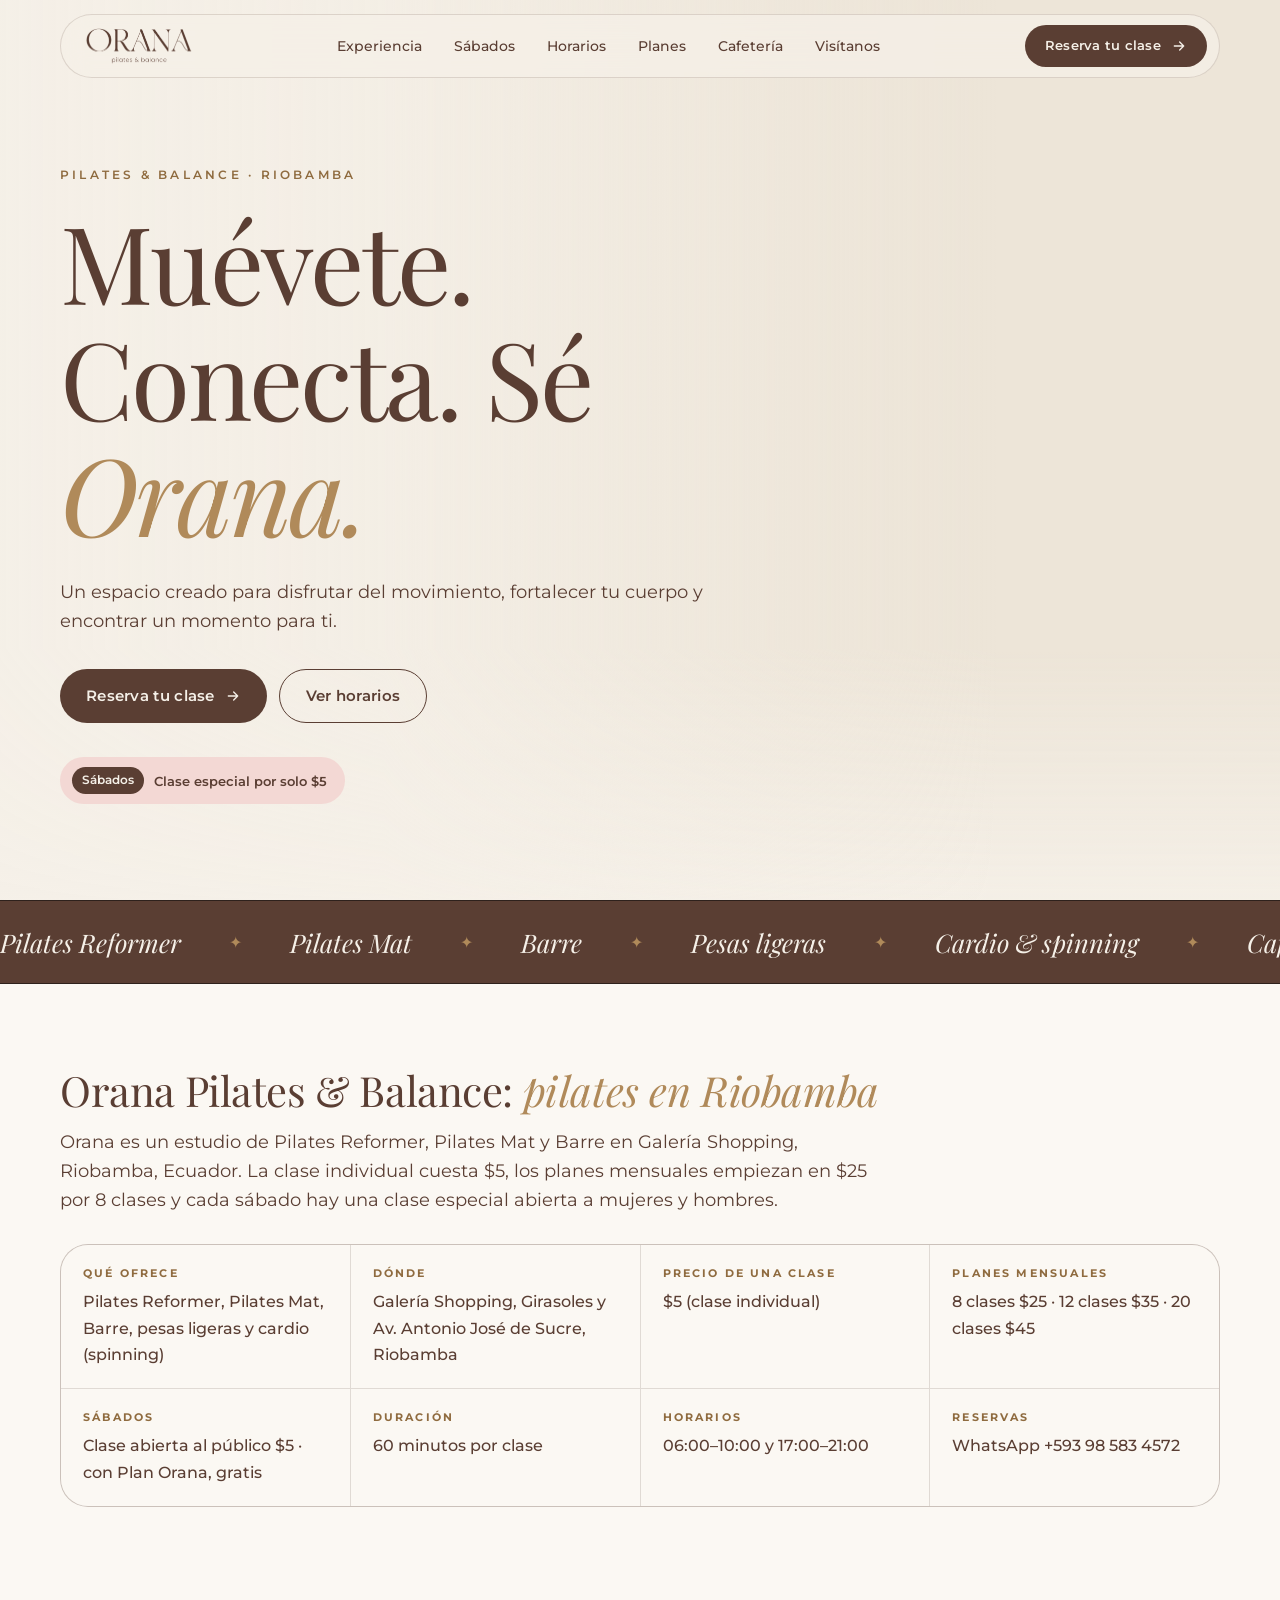
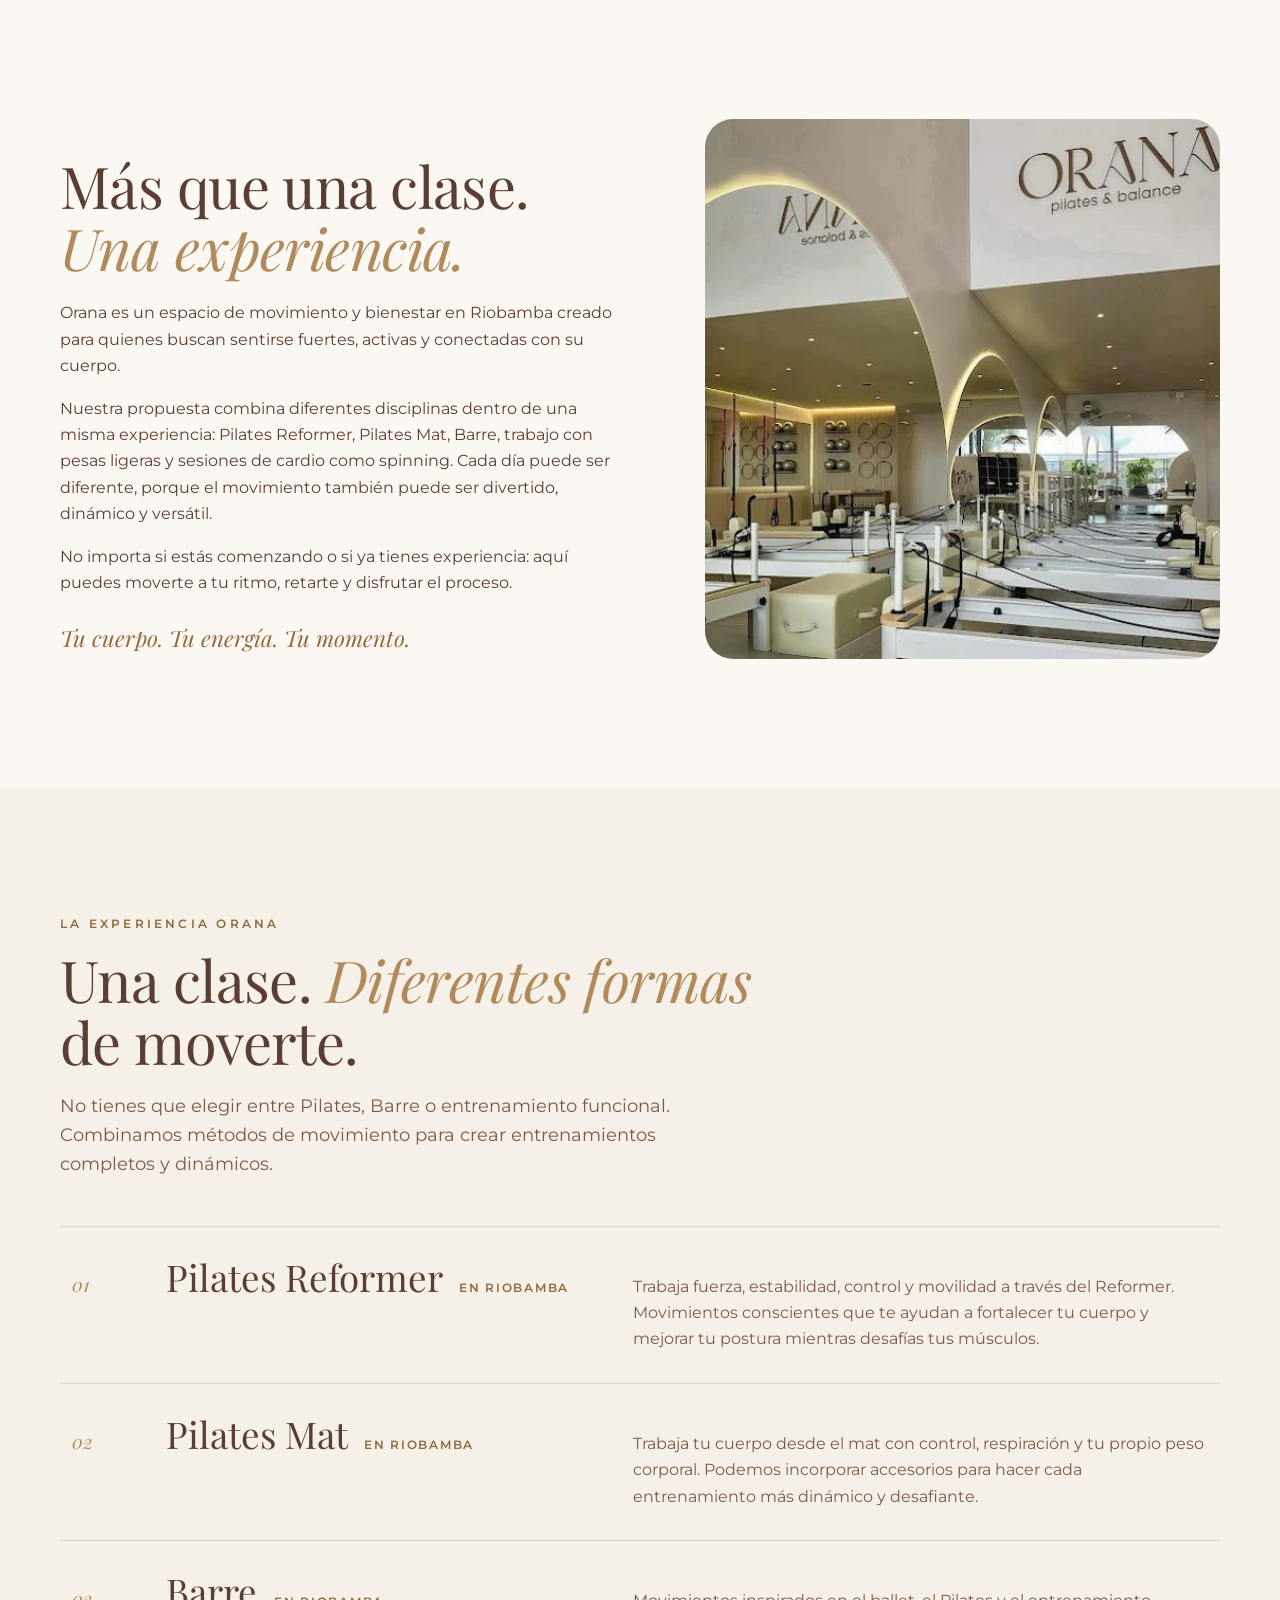
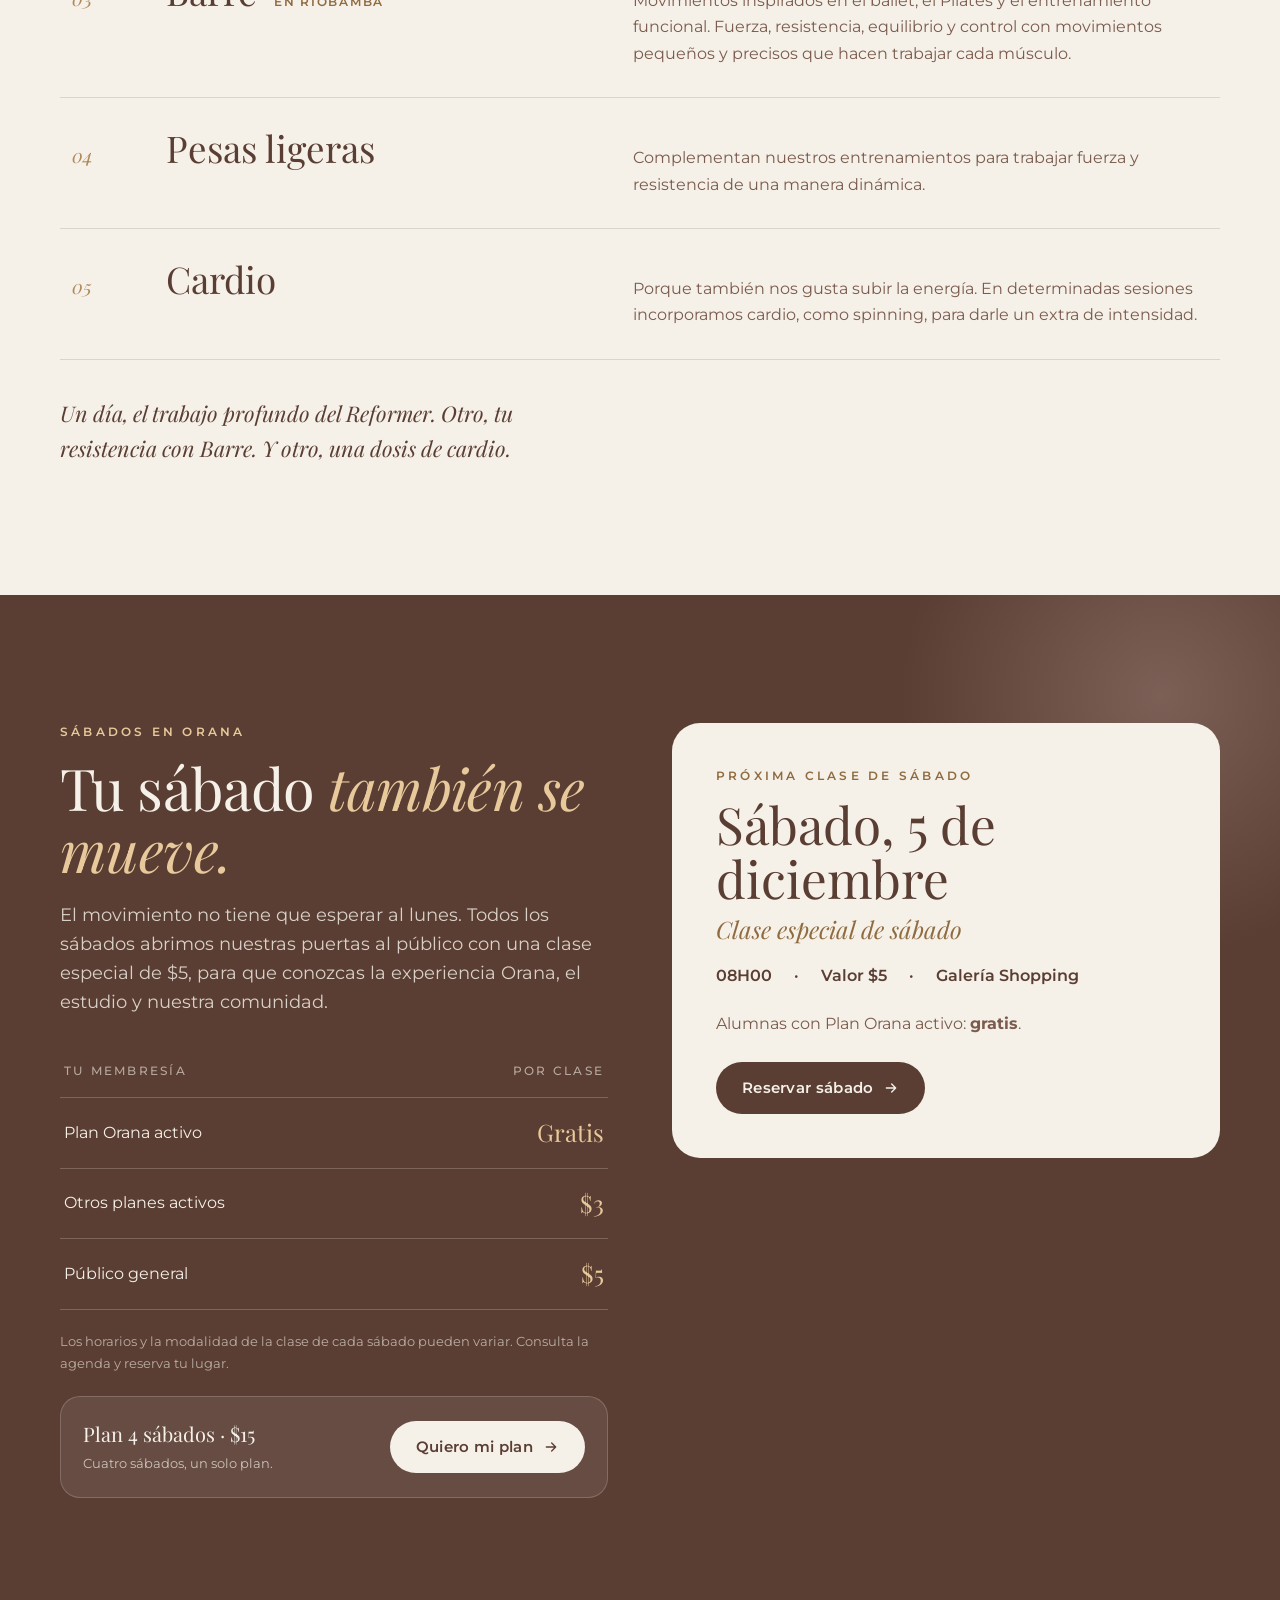
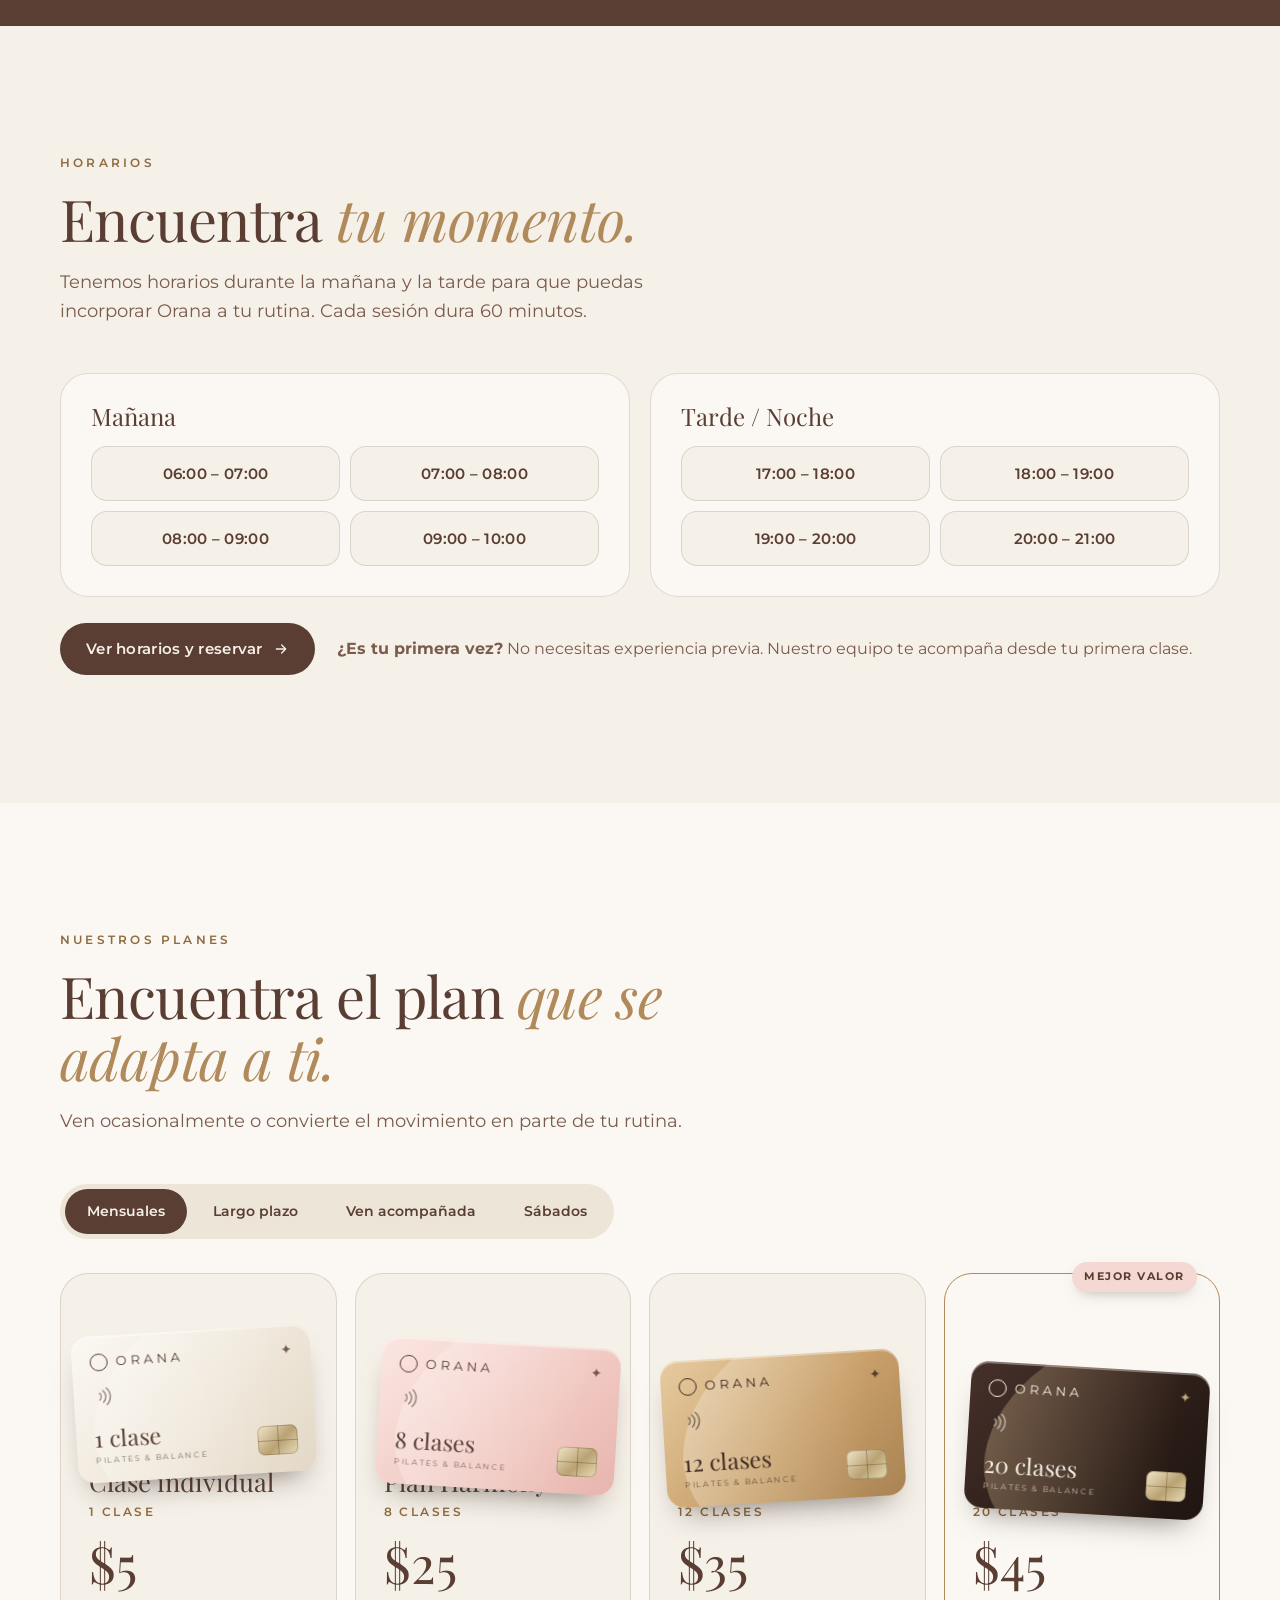
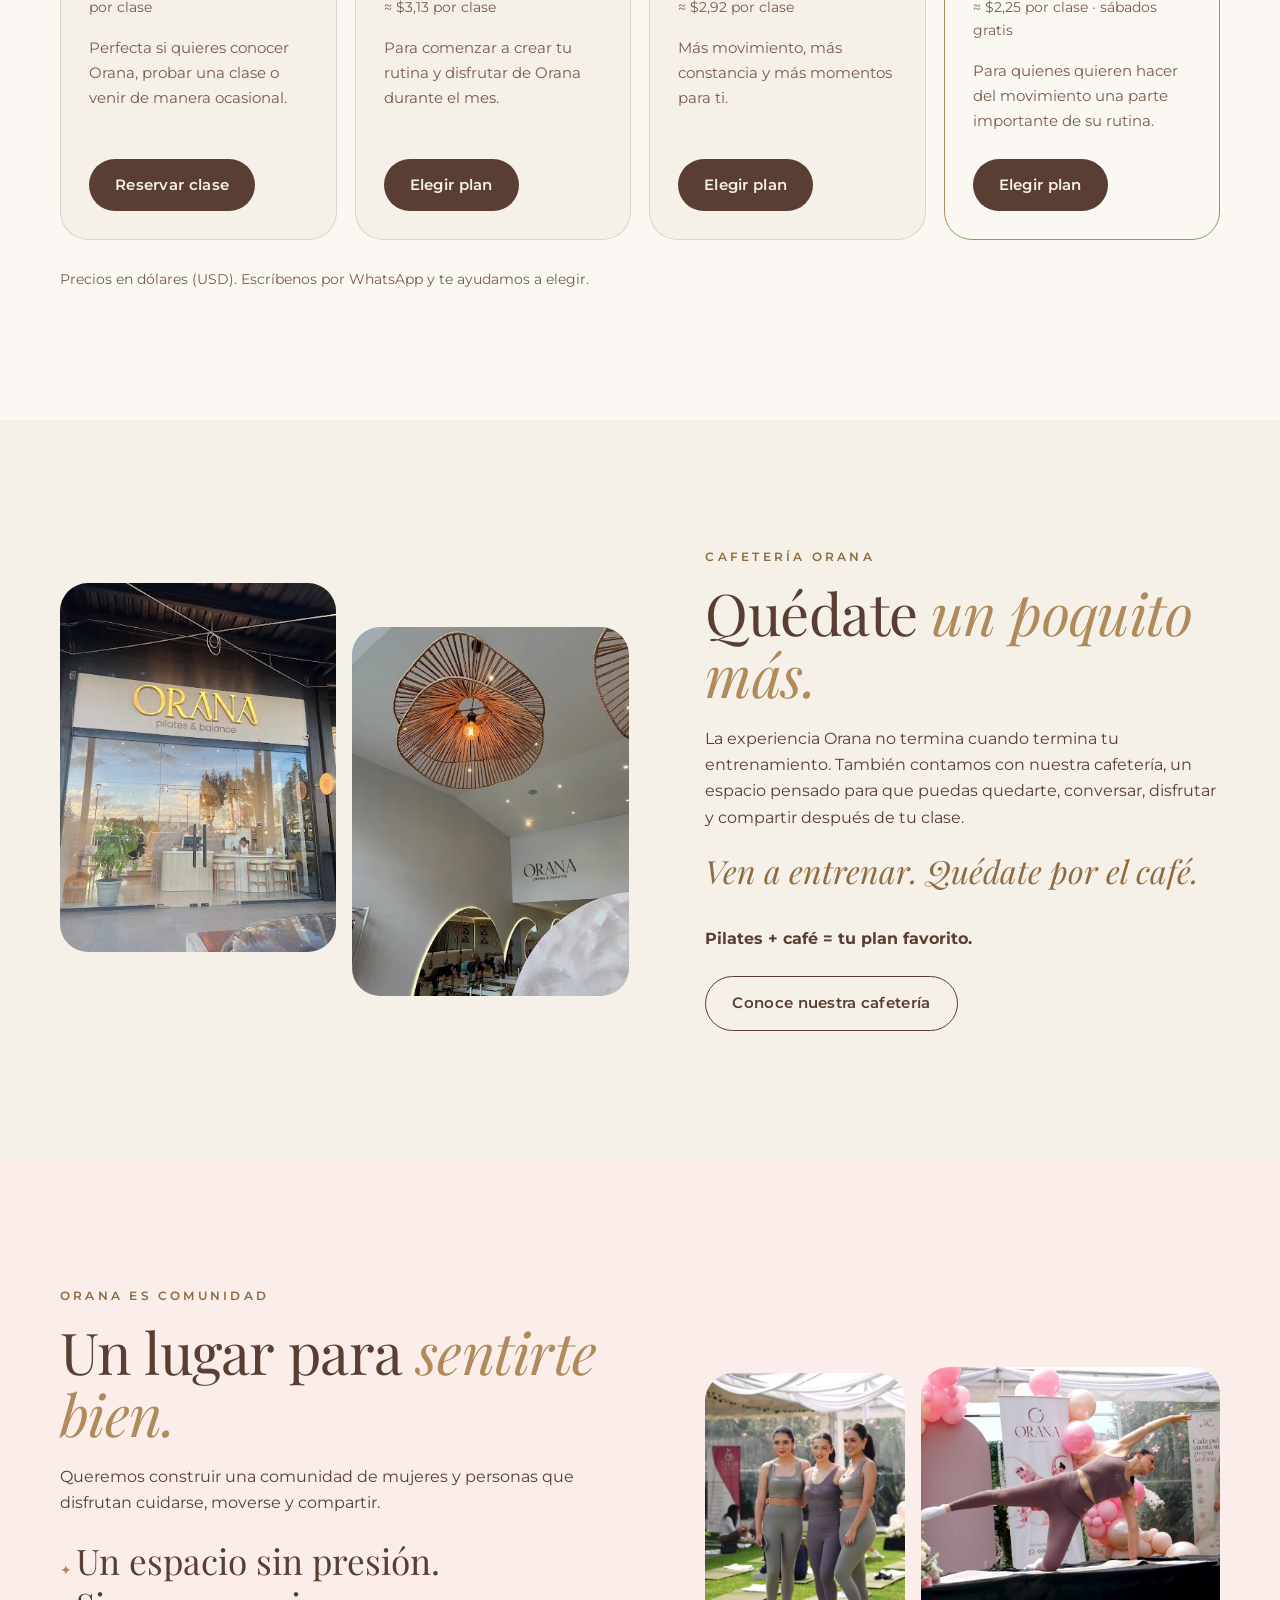
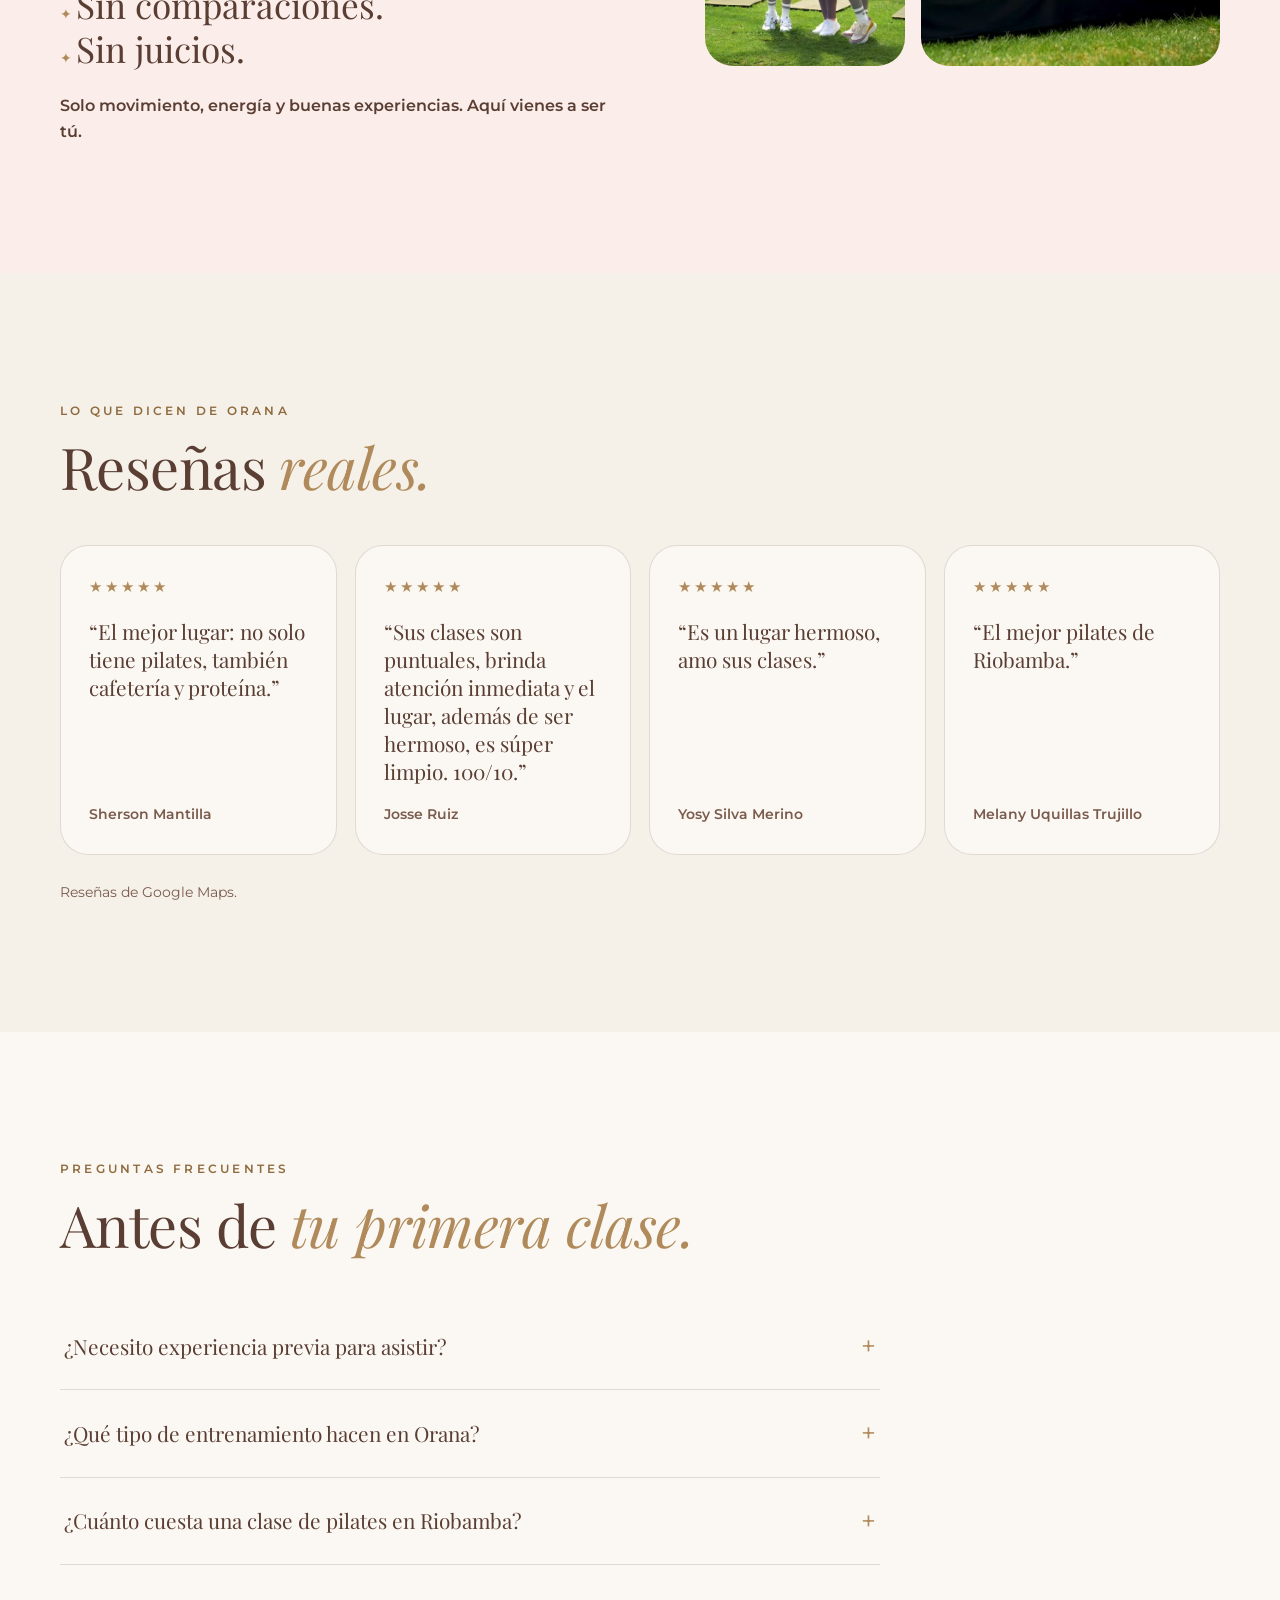
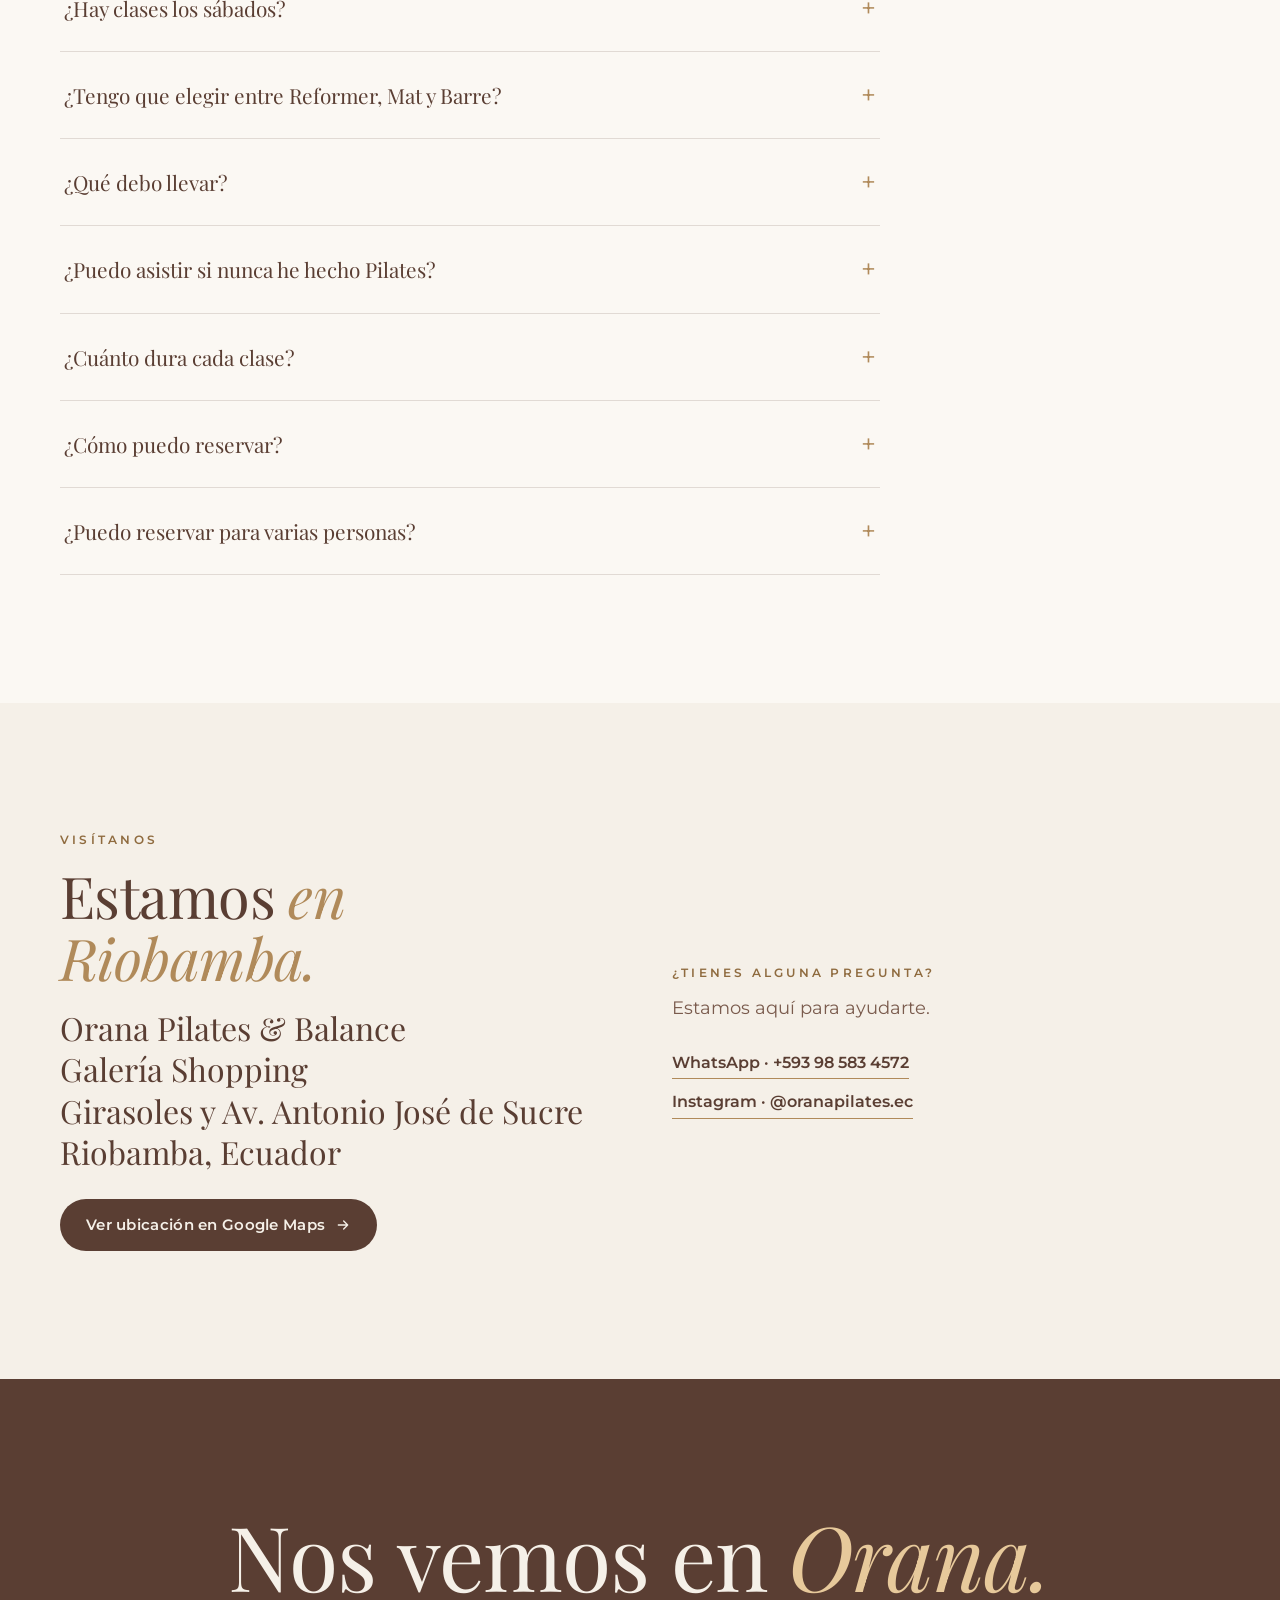
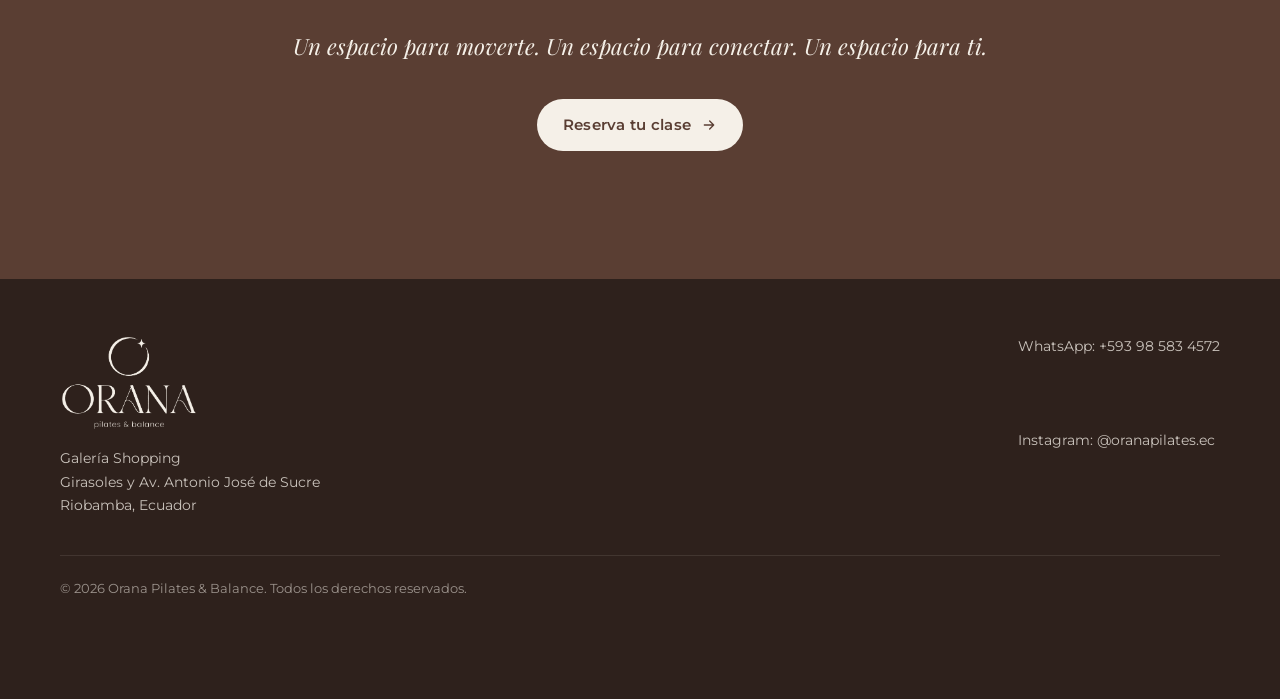
==== commit c16ab129: "New hero photo, real Orana logo (header, footer, favicons, OG image, schema logo) Co-Authored-By: Cl" ====
--- a/index.html
+++ b/index.html
@@ -6,11 +6,19 @@
 <title>Orana Pilates & Balance | Pilates Reformer, Mat y Barre en Riobamba</title>
 <meta name="description" content="Pilates Reformer, Pilates Mat, Barre y cardio en Riobamba. Clase individual desde $5, planes mensuales y clases de sábado. Galería Shopping. Reserva por WhatsApp.">
 <meta name="theme-color" content="#F5F0E8">
-<!-- TODO (cuando exista el dominio): agregar <link rel="canonical">, og:url y og:image con URLs absolutas -->
+<!-- TODO (cuando exista el dominio): agregar <link rel="canonical"> y og:url; cambiar la base de og:image y del JSON-LD -->
 <meta property="og:type" content="website">
 <meta property="og:title" content="Orana Pilates & Balance — Riobamba">
 <meta property="og:description" content="Muévete. Conecta. Sé Orana. Pilates Reformer, Mat, Barre y cardio en Galería Shopping, Riobamba.">
 <meta property="og:locale" content="es_EC">
+<meta property="og:image" content="https://pachu007.github.io/orana-site/assets/img/og.jpg">
+<meta property="og:image:width" content="1200">
+<meta property="og:image:height" content="630">
+<meta property="og:image:alt" content="Estudio Orana Pilates & Balance en Riobamba: reformers frente a espejos de arco iluminados">
+<meta name="twitter:card" content="summary_large_image">
+<link rel="icon" href="favicon.ico" sizes="any">
+<link rel="icon" type="image/png" sizes="32x32" href="assets/img/favicon-32.png">
+<link rel="apple-touch-icon" href="assets/img/apple-touch-icon.png">
 <link rel="preconnect" href="https://fonts.googleapis.com">
 <link rel="preconnect" href="https://fonts.gstatic.com" crossorigin>
 <link href="https://fonts.googleapis.com/css2?family=Montserrat:wght@400;500;600;700&family=Playfair+Display:ital,wght@0,400;0,500;1,400;1,500&display=swap" rel="stylesheet">
@@ -44,6 +52,16 @@
     "Orana pilates & balance Riobamba"
    ],
    "description": "Estudio de Pilates Reformer, Pilates Mat, Barre, pesas ligeras y cardio con cafetería en Galería Shopping, Riobamba, Ecuador. Clase individual desde $5; clase de sábado abierta a mujeres y hombres.",
+   "logo": {
+    "@type": "ImageObject",
+    "url": "https://pachu007.github.io/orana-site/assets/img/logo-square.png",
+    "width": 800,
+    "height": 800
+   },
+   "image": [
+    "https://pachu007.github.io/orana-site/assets/img/og.jpg",
+    "https://pachu007.github.io/orana-site/assets/img/hero.jpg"
+   ],
    "telephone": "+593985834572",
    "priceRange": "$5 - $432",
    "currenciesAccepted": "USD",
@@ -165,8 +183,7 @@
 <header class="nav">
   <div class="nav-in">
     <a class="logo" href="#top" aria-label="Orana pilates & balance, inicio">
-      <span class="logo-mark" aria-hidden="true"></span>
-      <span class="logo-t"><b>ORANA</b><small>pilates &amp; balance</small></span>
+      <img class="logo-img" src="assets/img/wordmark-mocha.png" width="863" height="305" alt="Orana pilates &amp; balance">
     </a>
     <nav class="links" aria-label="Principal">
       <a href="#experiencia">Experiencia</a>
@@ -187,7 +204,7 @@
 <section class="hero" id="top">
   <picture>
     <source media="(max-width: 760px)" srcset="assets/img/hero-mobile.jpg">
-    <img class="hero-img" src="assets/img/hero.jpg" width="2000" height="1116" alt="Mujer sentada con los ojos cerrados sobre un Reformer en el estudio Orana, con arcos iluminados al fondo" fetchpriority="high">
+    <img class="hero-img" src="assets/img/hero.jpg" width="2000" height="1116" alt="Mujer sentada con los ojos cerrados sobre un Reformer en el estudio Orana, bajo el letrero ORANA pilates &amp; balance y espejos de arco iluminados" fetchpriority="high">
   </picture>
   <div class="wrap hero-in">
     <p class="eyebrow rv">Pilates &amp; Balance · Riobamba</p>
@@ -600,7 +617,7 @@
   <div class="wrap">
     <div class="ft">
       <div>
-        <a class="logo" href="#top"><span class="logo-mark" aria-hidden="true"></span><span class="logo-t"><b>ORANA</b><small>pilates &amp; balance</small></span></a>
+        <a class="logo" href="#top" aria-label="Orana pilates &amp; balance, inicio"><img class="logo-img logo-foot" src="assets/img/logo-cream.png" width="863" height="599" alt="Orana pilates &amp; balance" loading="lazy"></a>
         <p style="margin-top:16px">Galería Shopping<br>Girasoles y Av. Antonio José de Sucre<br>Riobamba, Ecuador</p>
       </div>
       <ul>
--- a/assets/css/style.css
+++ b/assets/css/style.css
@@ -54,6 +54,8 @@
 .nav{position:fixed;inset:14px 0 auto 0;z-index:50;pointer-events:none}
 .nav-in{width:min(1160px,100% - 28px);margin-inline:auto;display:flex;align-items:center;justify-content:space-between;gap:12px;padding:10px 12px 10px 24px;border-radius:99px;background:rgba(245,240,232,.72);backdrop-filter:blur(14px);-webkit-backdrop-filter:blur(14px);border:1px solid var(--line);pointer-events:auto}
 .logo{display:flex;align-items:center;gap:10px;line-height:1}
+.logo-img{display:block;height:38px;width:auto}
+.logo-img.logo-foot{height:96px}
 .logo-mark{width:26px;height:26px;border:1.5px solid var(--mocha);border-radius:50%;position:relative}
 .logo-mark::after{content:"✦";position:absolute;top:-7px;right:-4px;font-size:11px;color:var(--gold)}
 .logo-t{display:flex;flex-direction:column}
@@ -81,7 +83,7 @@
 @media(max-width:760px){
   .hero{display:block;min-height:0;background:var(--cream)}
   .hero picture{display:block;position:relative;height:62svh;min-height:380px}
-  .hero-img{position:absolute;object-position:50% 20%}
+  .hero-img{position:absolute;object-position:100% 20%}
   .hero::after{inset:auto 0 auto 0;top:0;height:62svh;min-height:380px;background:linear-gradient(0deg,rgba(245,240,232,1) 0%,rgba(245,240,232,0) 22%)}
   .hero-in{padding:6px 0 48px;margin-top:-10px}
   .hero h1{max-width:none;font-size:clamp(2.6rem,12vw,3.6rem)}
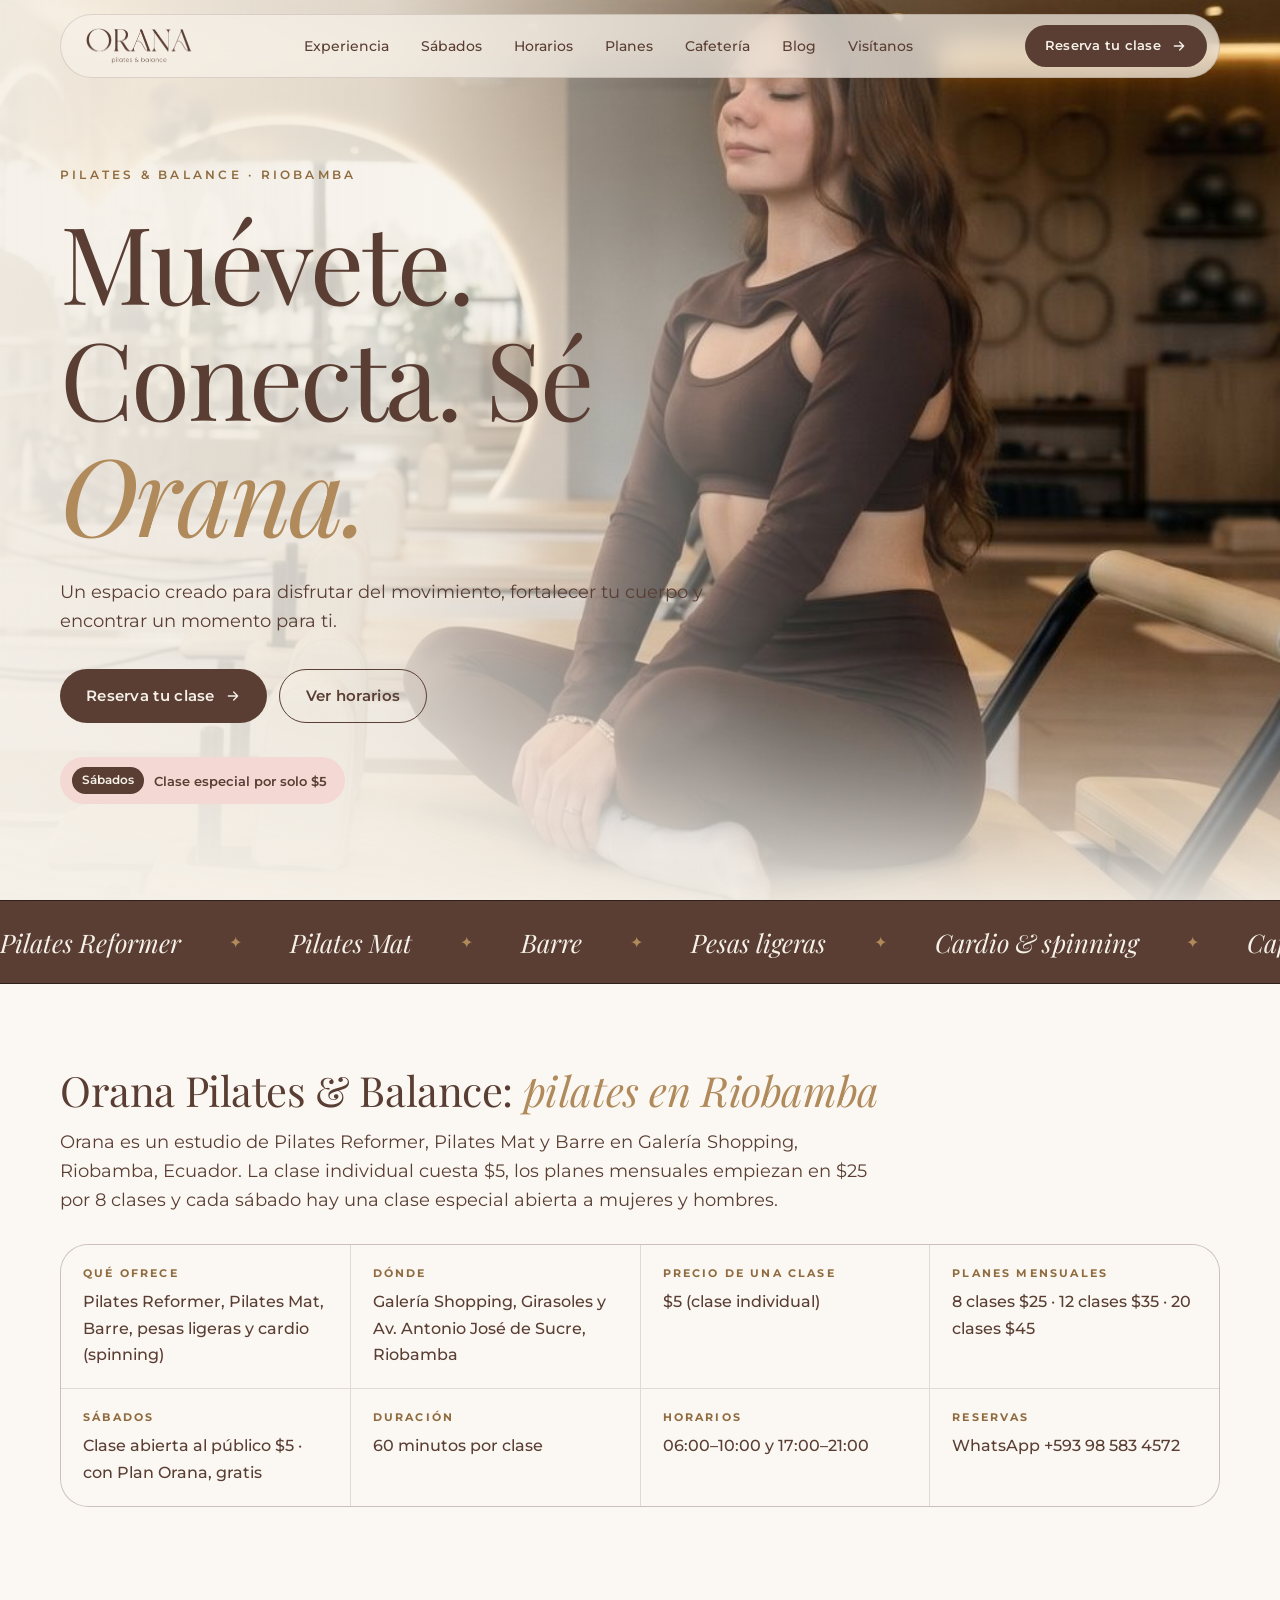
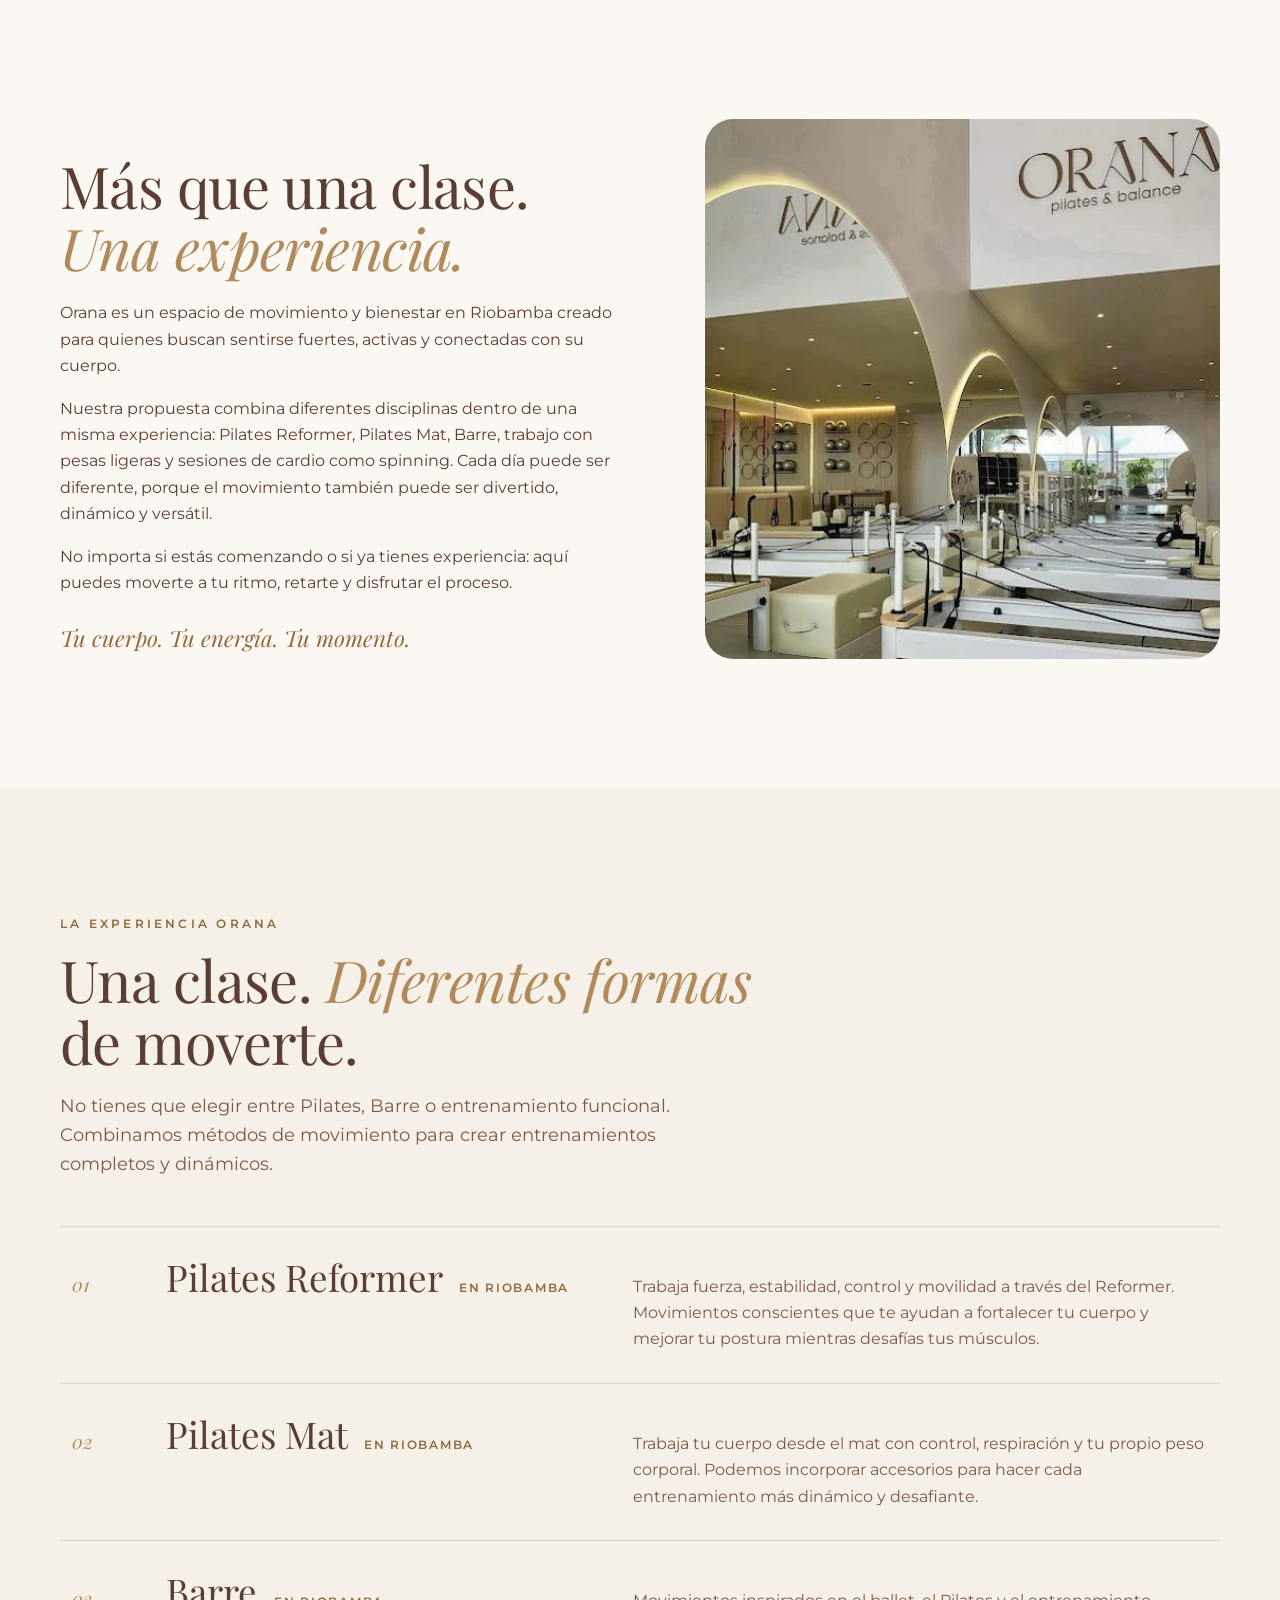
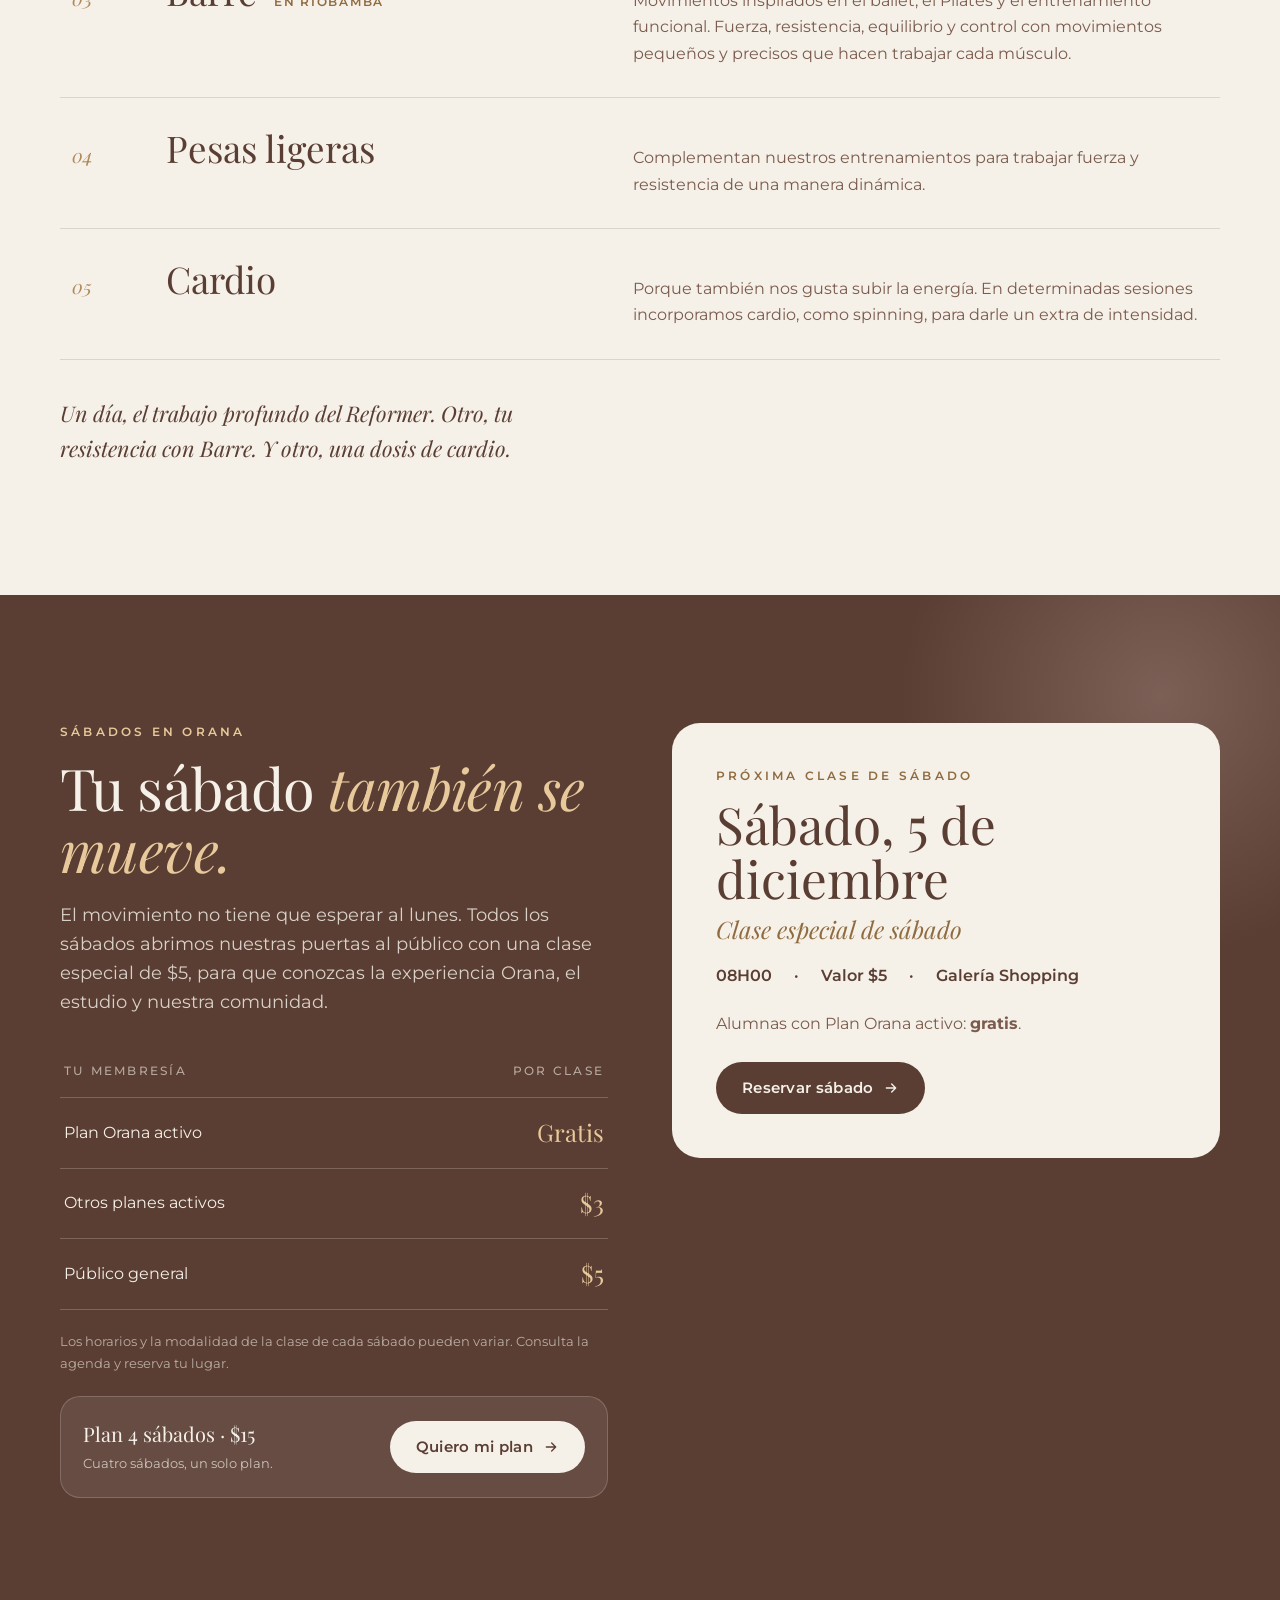
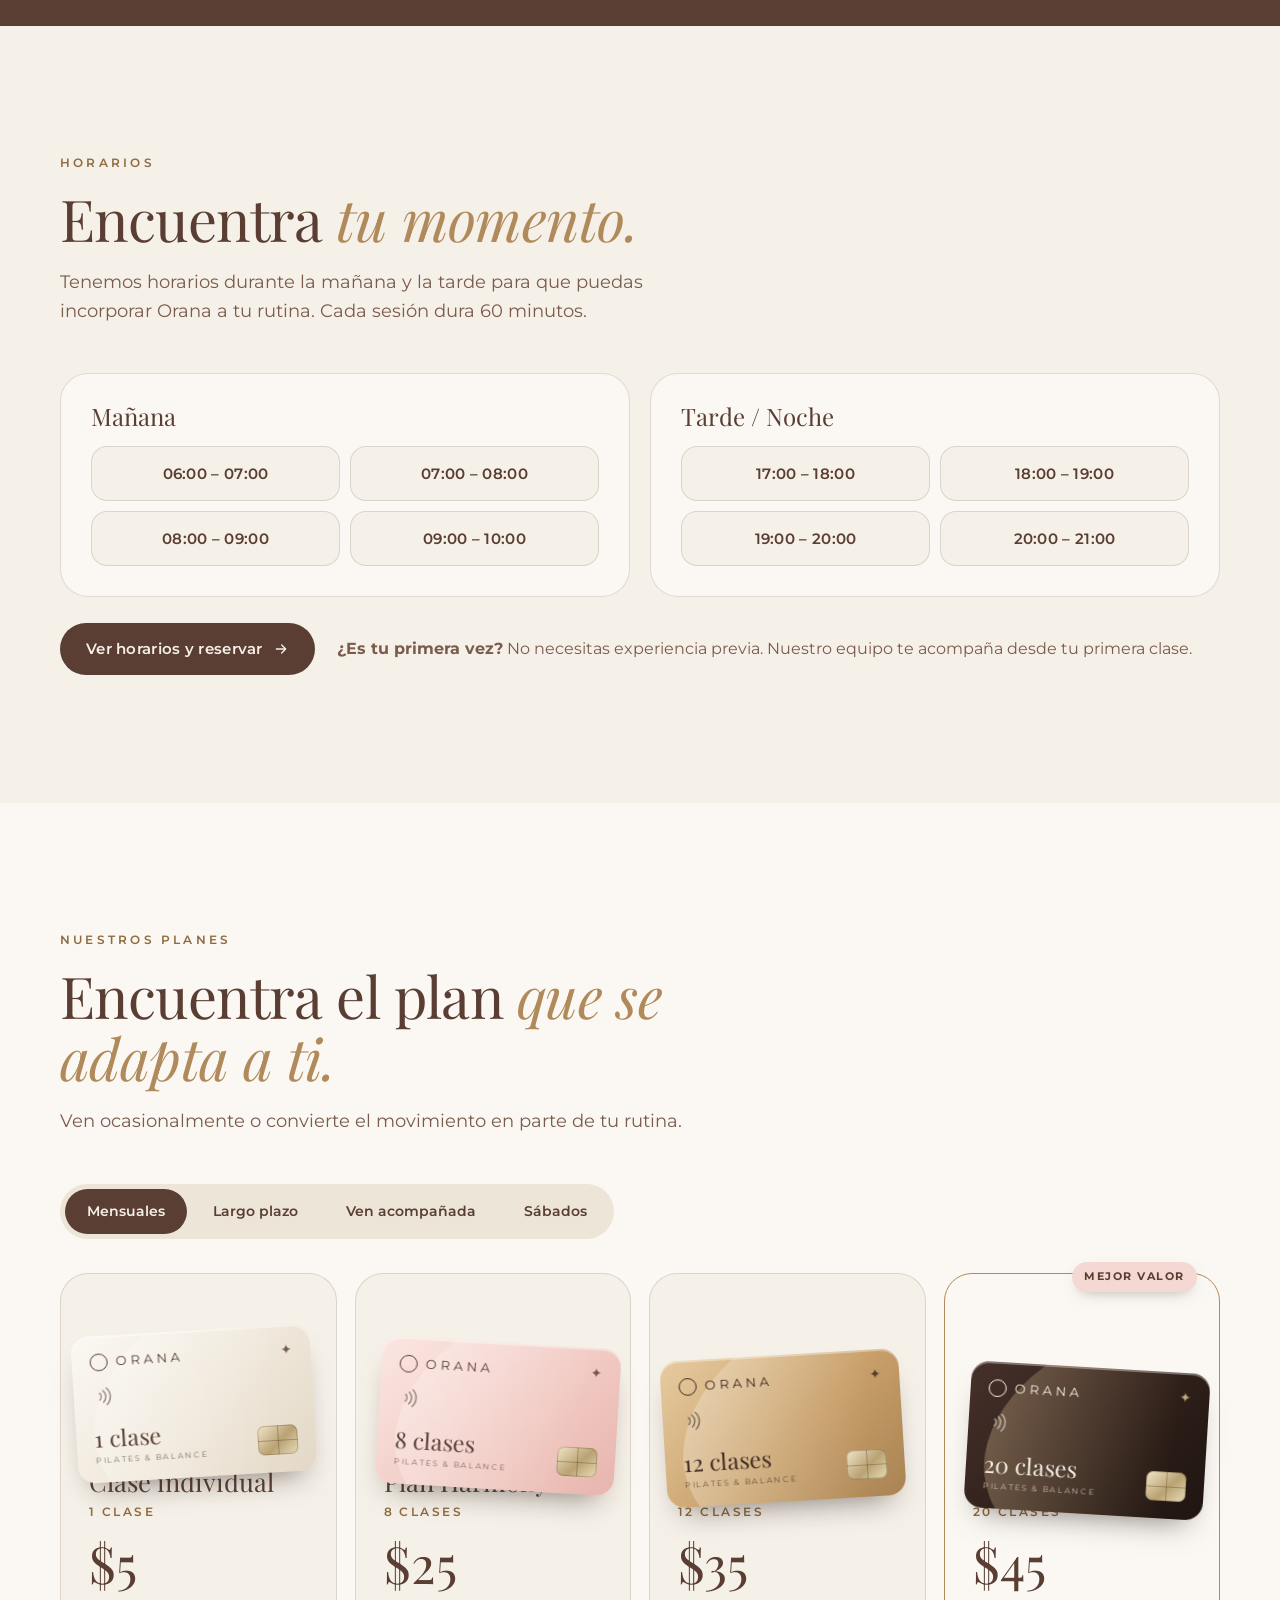
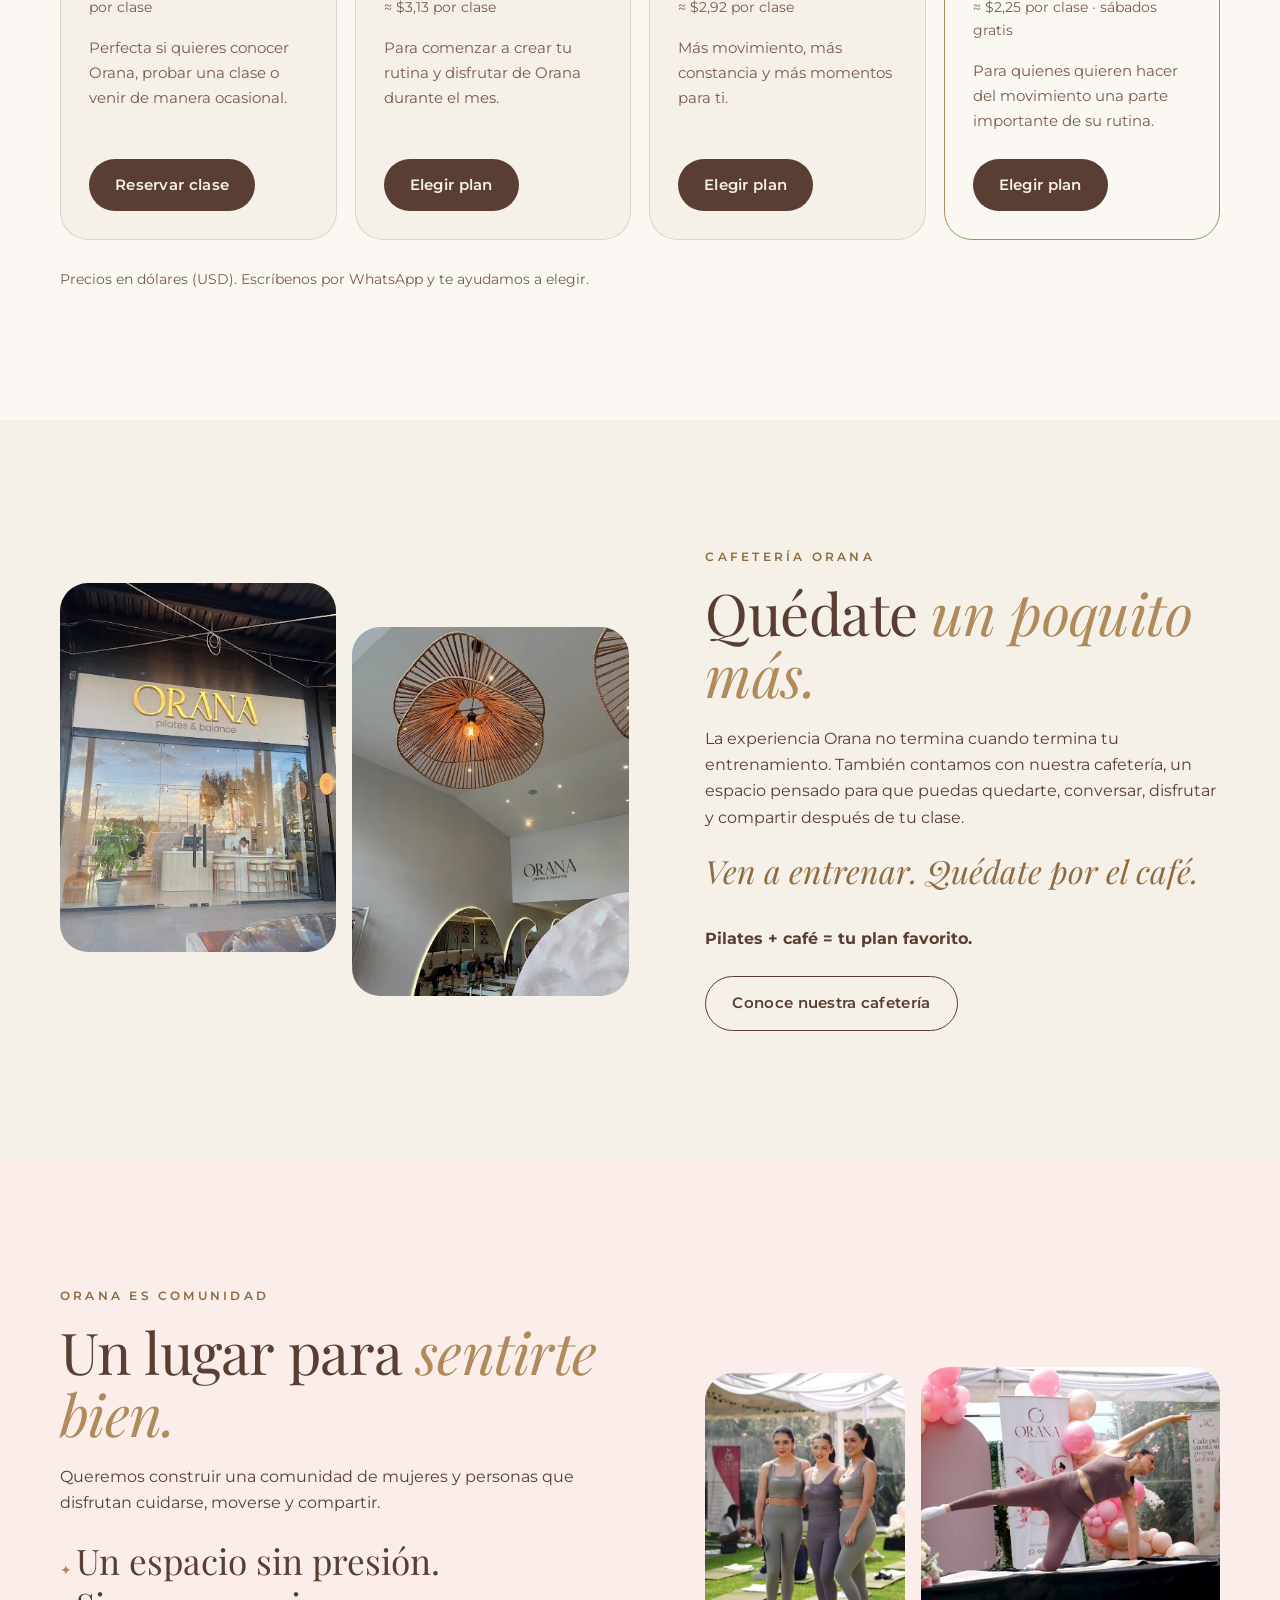
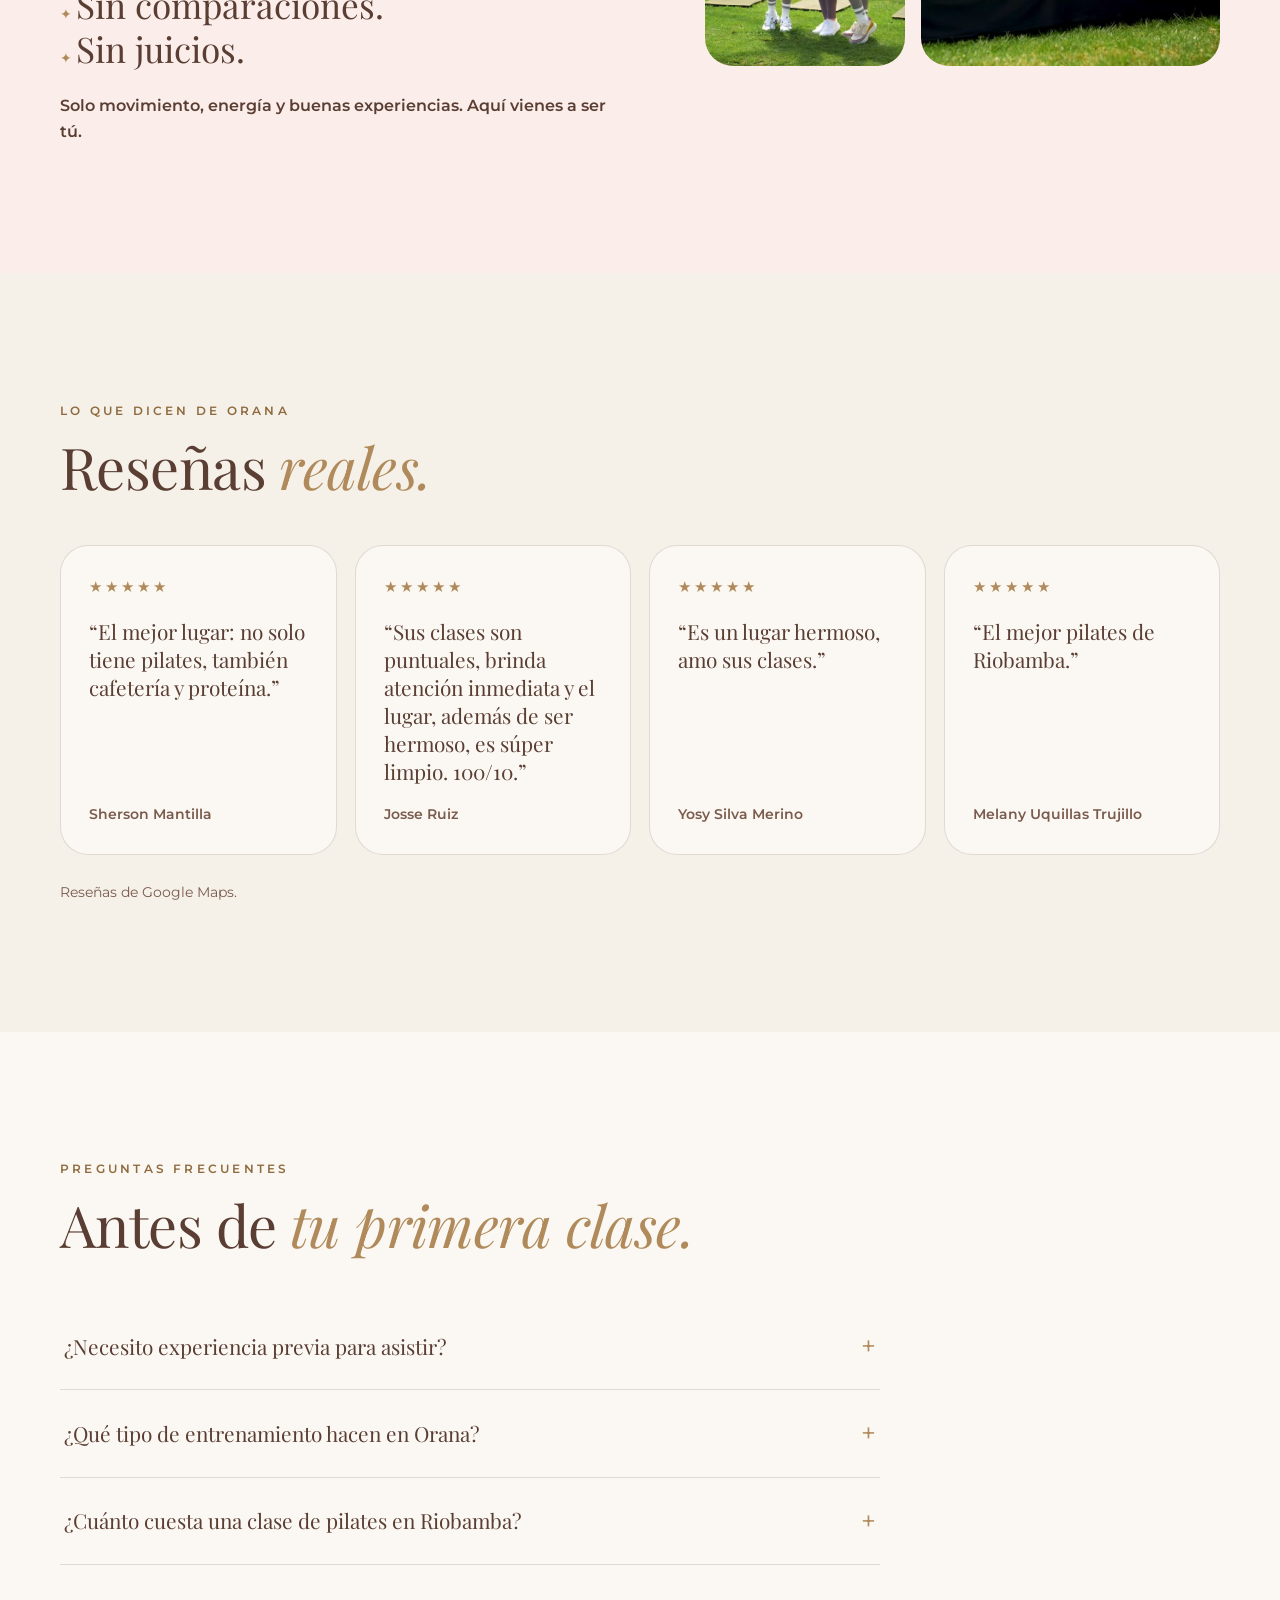
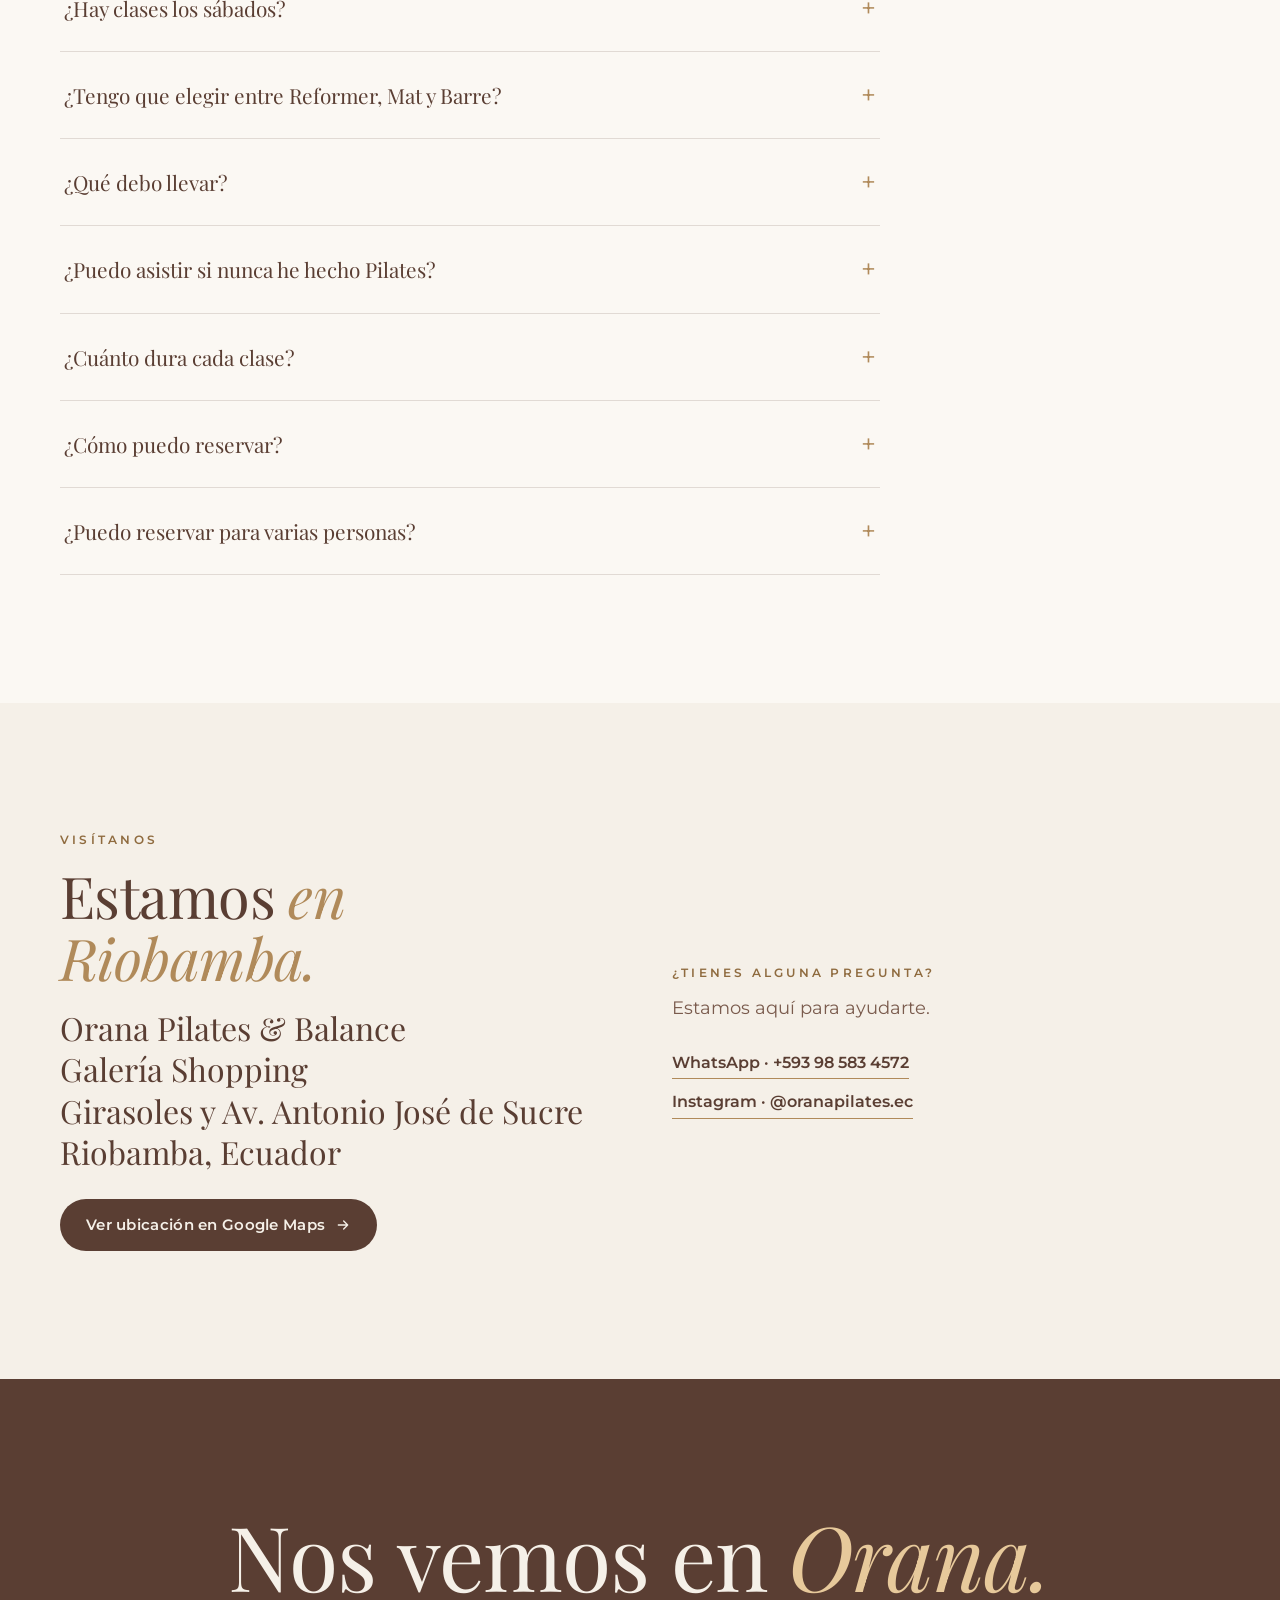
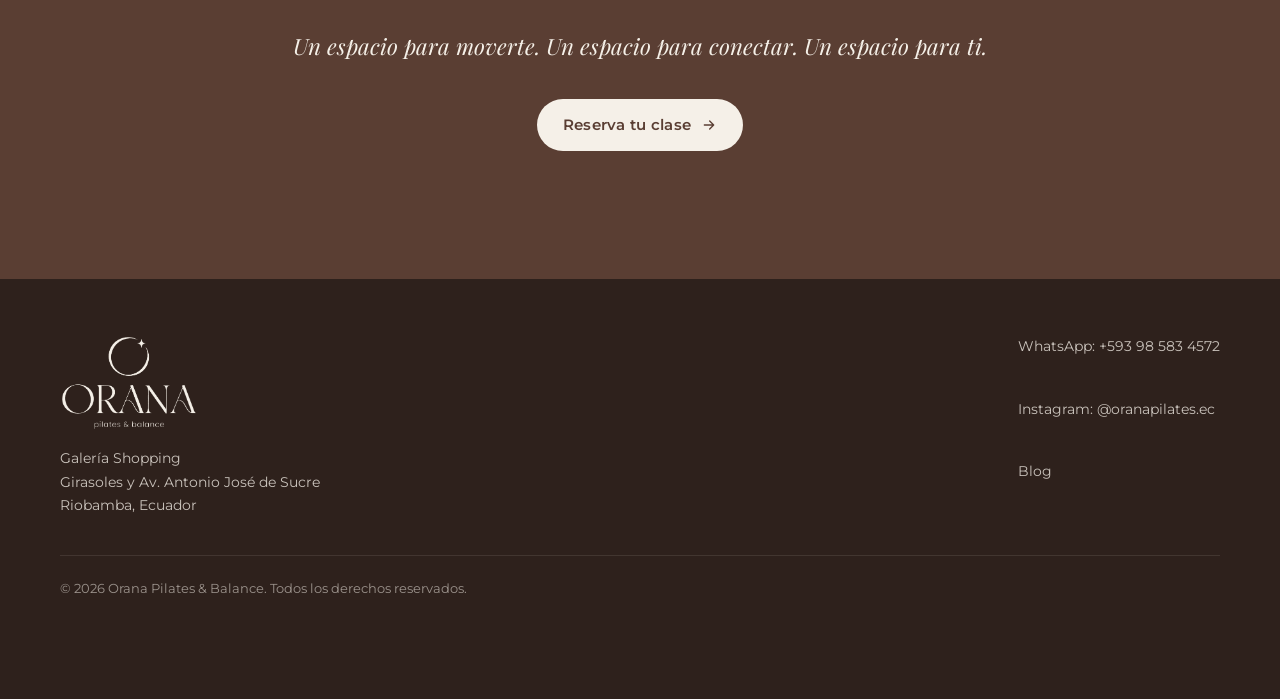
==== commit d6fa4fd9: "Add blog: index + 3 Spanish guides, Article/FAQ/Breadcrumb schema, generator script, sitemap and llm" ====
--- a/index.html
+++ b/index.html
@@ -191,6 +191,7 @@
       <a href="#horarios">Horarios</a>
       <a href="#planes">Planes</a>
       <a href="#cafeteria">Cafetería</a>
+      <a href="blog/">Blog</a>
       <a href="#visitanos">Visítanos</a>
     </nav>
     <a class="btn btn-dark" data-wa="Hola Orana, quiero reservar mi clase." href="#">Reserva tu clase
@@ -623,6 +624,7 @@
       <ul>
         <li><a data-wa="Hola Orana, tengo una pregunta." href="#">WhatsApp: +593 98 583 4572</a></li>
         <li><a href="https://www.instagram.com/oranapilates.ec/" target="_blank" rel="noopener">Instagram: @oranapilates.ec</a></li>
+        <li><a href="blog/">Blog</a></li>
       </ul>
     </div>
     <p class="copy">© <span id="yr">2026</span> Orana Pilates &amp; Balance. Todos los derechos reservados.</p>
--- a/assets/css/style.css
+++ b/assets/css/style.css
@@ -295,3 +295,44 @@
 .exp-row h3 small{font-family:var(--sans);font-size:.78rem;letter-spacing:.14em;text-transform:uppercase;color:var(--gold-deep);margin-left:8px;font-weight:600;white-space:nowrap}
 @media(max-width:980px){.fact-grid{grid-template-columns:repeat(2,1fr)}}
 @media(max-width:520px){.fact-grid{grid-template-columns:1fr}}
+
+/* ---------- blog ---------- */
+.post{padding:clamp(112px,14vw,156px) 0 clamp(64px,8vw,104px)}
+.post-in{max-width:780px}
+.post h1{font-size:clamp(2.2rem,5.6vw,3.7rem);letter-spacing:-.015em;margin:14px 0 16px}
+.post h1 em{font-style:italic;color:var(--gold)}
+.crumbs{font-size:.8rem;color:var(--mocha-2);margin-bottom:22px}
+.crumbs a:hover{color:var(--gold-deep);text-decoration:underline}
+.post-meta{font-size:.82rem;color:var(--mocha-2);margin-bottom:26px}
+.answer{background:var(--blush-2);border-left:3px solid var(--gold);border-radius:0 18px 18px 0;padding:20px 24px;margin:0 0 38px;font-size:1.04rem;color:var(--ink)}
+.prose h2{font-size:clamp(1.55rem,3.4vw,2.1rem);margin:44px 0 14px}
+.prose p,.prose ul{max-width:68ch;margin-bottom:16px}
+.prose ul{padding-left:1.2em}
+.prose li{margin-bottom:6px}
+.prose a{color:var(--gold-deep);text-decoration:underline;text-underline-offset:3px}
+.tbl-wrap{overflow-x:auto;margin:18px 0 22px;-webkit-overflow-scrolling:touch}
+.post-tbl{width:100%;border-collapse:collapse;font-size:.95rem;background:var(--paper);border-radius:16px;overflow:hidden}
+.post-tbl th,.post-tbl td{padding:14px 16px;text-align:left;border-bottom:1px solid var(--line);vertical-align:top}
+.post-tbl th{font-size:.72rem;letter-spacing:.16em;text-transform:uppercase;color:var(--gold-deep);font-weight:600;background:var(--cream-2)}
+.post-tbl tr:last-child td{border-bottom:0}
+.tip{background:var(--paper);border:1px solid var(--line);border-radius:18px;padding:16px 20px}
+.callout{background:var(--mocha);color:var(--cream);border-radius:var(--radius);padding:28px;margin:0 0 30px}
+.callout .eyebrow{color:#E7C99B}
+.callout-big{font-family:var(--serif);font-size:clamp(1.8rem,5vw,2.6rem);line-height:1.1;margin:8px 0 6px;color:var(--cream)}
+.callout-sub{opacity:.85;margin-bottom:20px}
+.callout .btn-dark{background:var(--cream);color:var(--mocha)}
+.post-faq{max-width:none}
+.post-cta{background:var(--mocha);color:var(--cream);border-radius:var(--radius);padding:34px 28px;margin:52px 0 36px;text-align:center}
+.post-cta h2{color:var(--cream);font-size:clamp(1.7rem,4vw,2.4rem);margin-bottom:10px}
+.post-cta p{opacity:.88;margin-bottom:20px}
+.more ul{list-style:none;margin-top:10px;display:grid;gap:8px}
+.more a{font-family:var(--serif);font-size:1.15rem;text-decoration:underline;text-underline-offset:3px}
+.more a:hover{color:var(--gold-deep)}
+.post-grid{display:grid;gap:18px;margin-top:38px}
+.post-card{display:block;background:var(--paper);border:1px solid var(--line);border-radius:var(--radius);padding:28px;transition:transform .35s var(--ease),box-shadow .35s}
+.post-card:hover{transform:translateY(-4px);box-shadow:0 18px 40px -22px rgba(46,33,28,.5)}
+.post-card h2{font-size:clamp(1.5rem,3.4vw,2rem);margin:10px 0 10px}
+.post-card p:not(.eyebrow){color:var(--mocha-2);margin-bottom:14px}
+.more-link{display:inline-flex;align-items:center;gap:8px;font-weight:600;font-size:.9rem;color:var(--gold-deep)}
+.more-link svg{width:16px;height:16px}
+.prose a.btn,.callout a.btn{text-decoration:none}
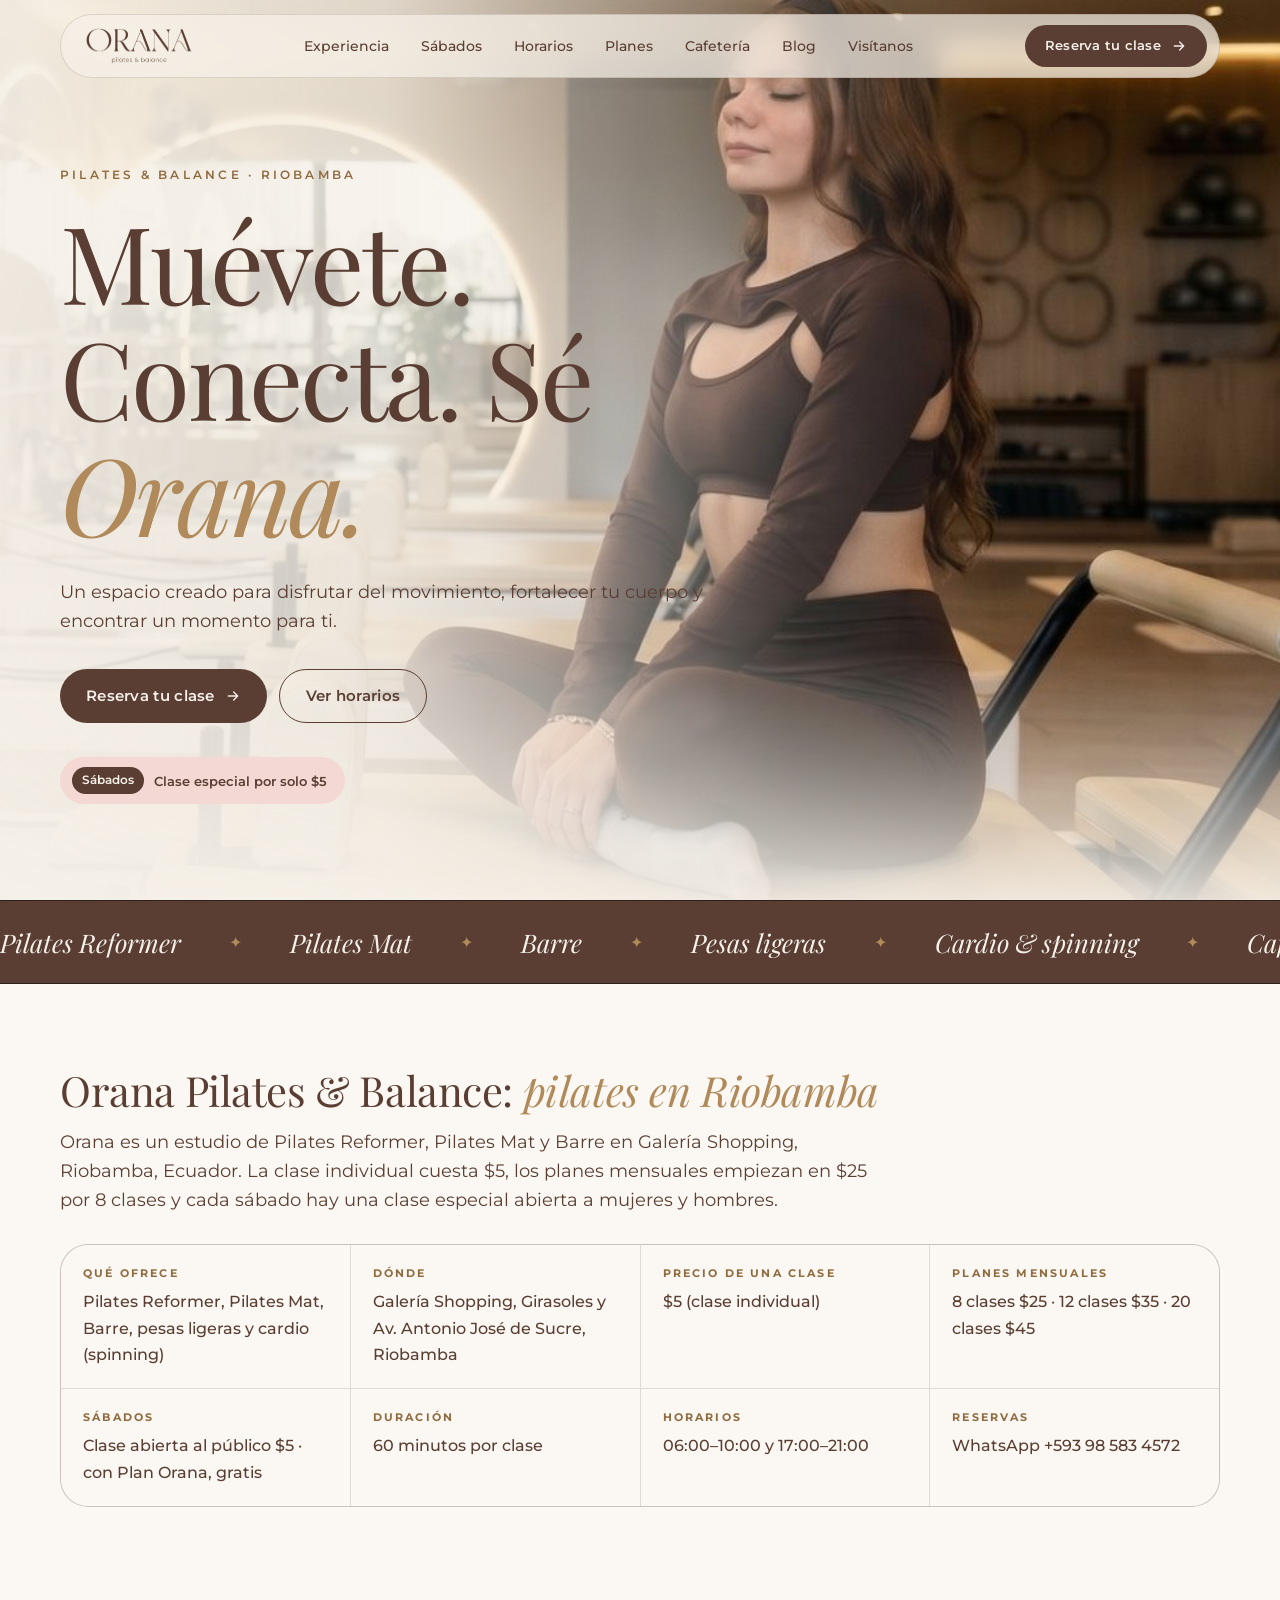
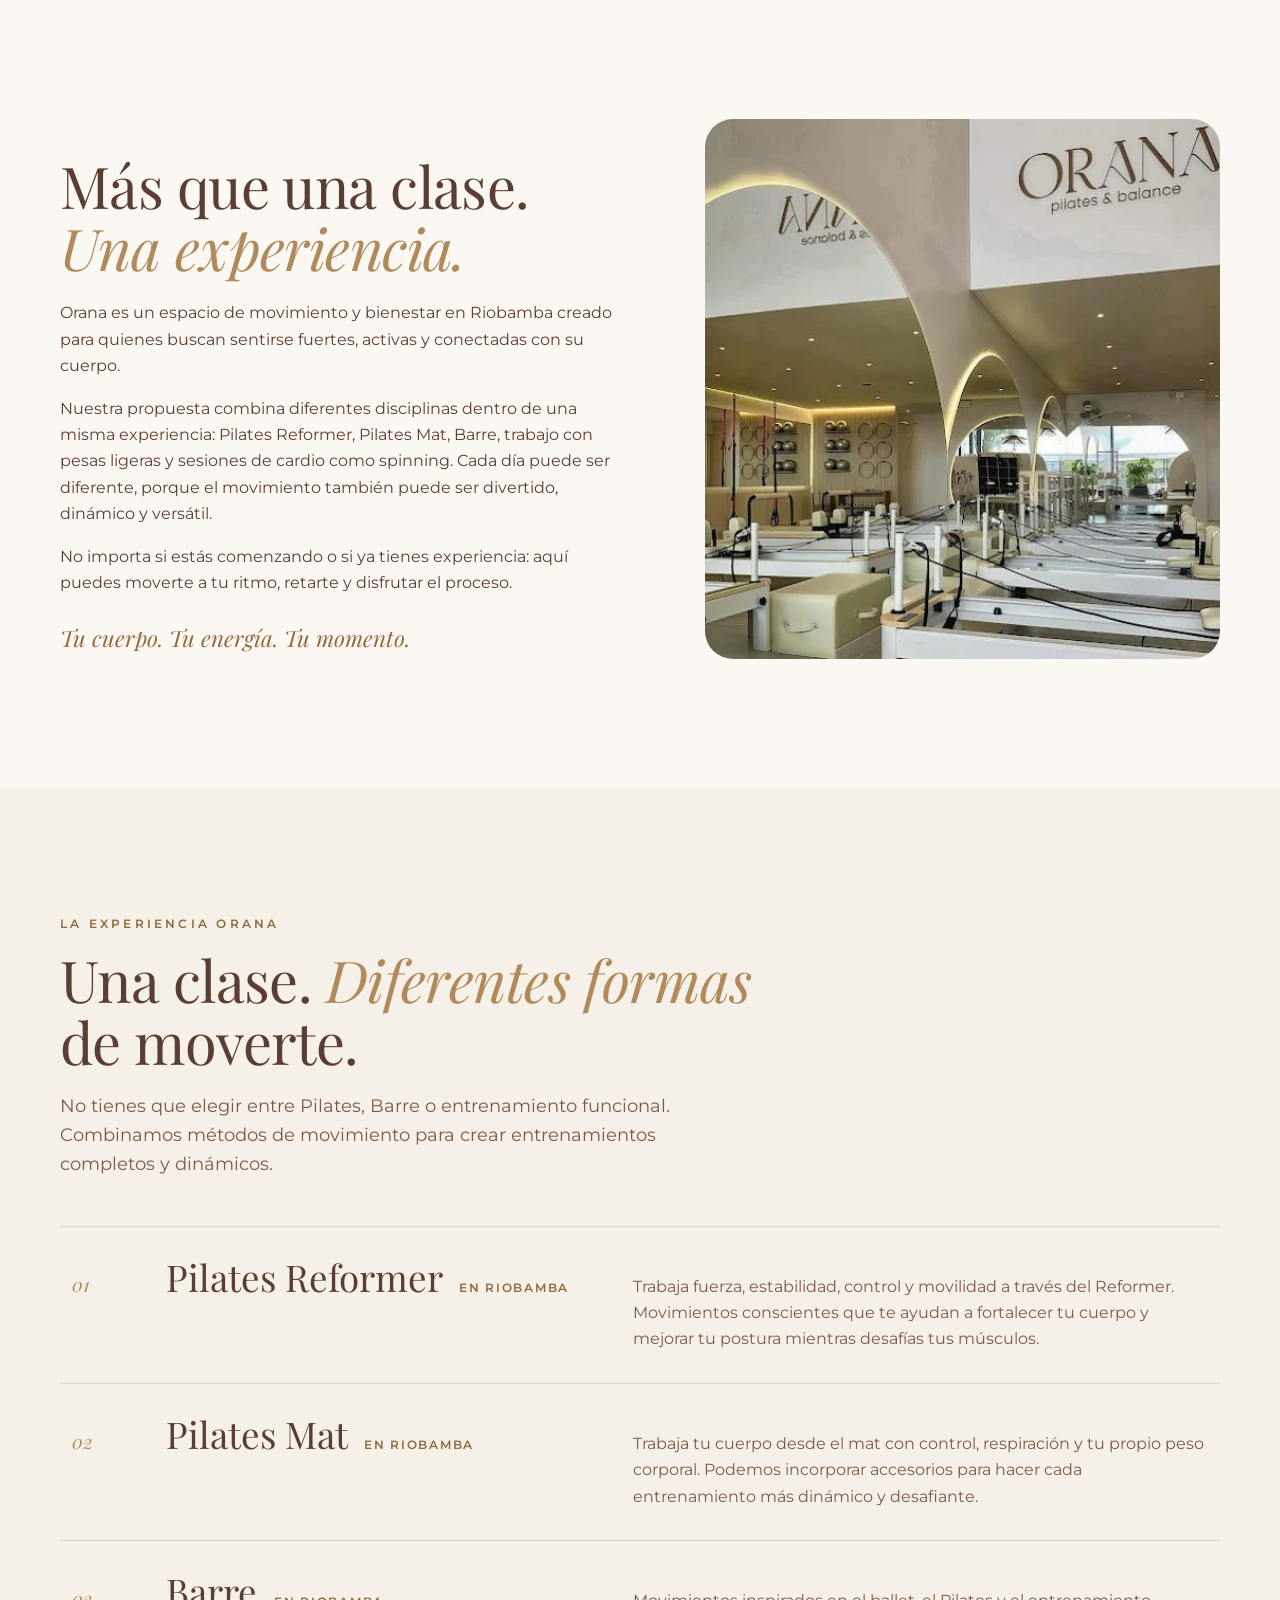
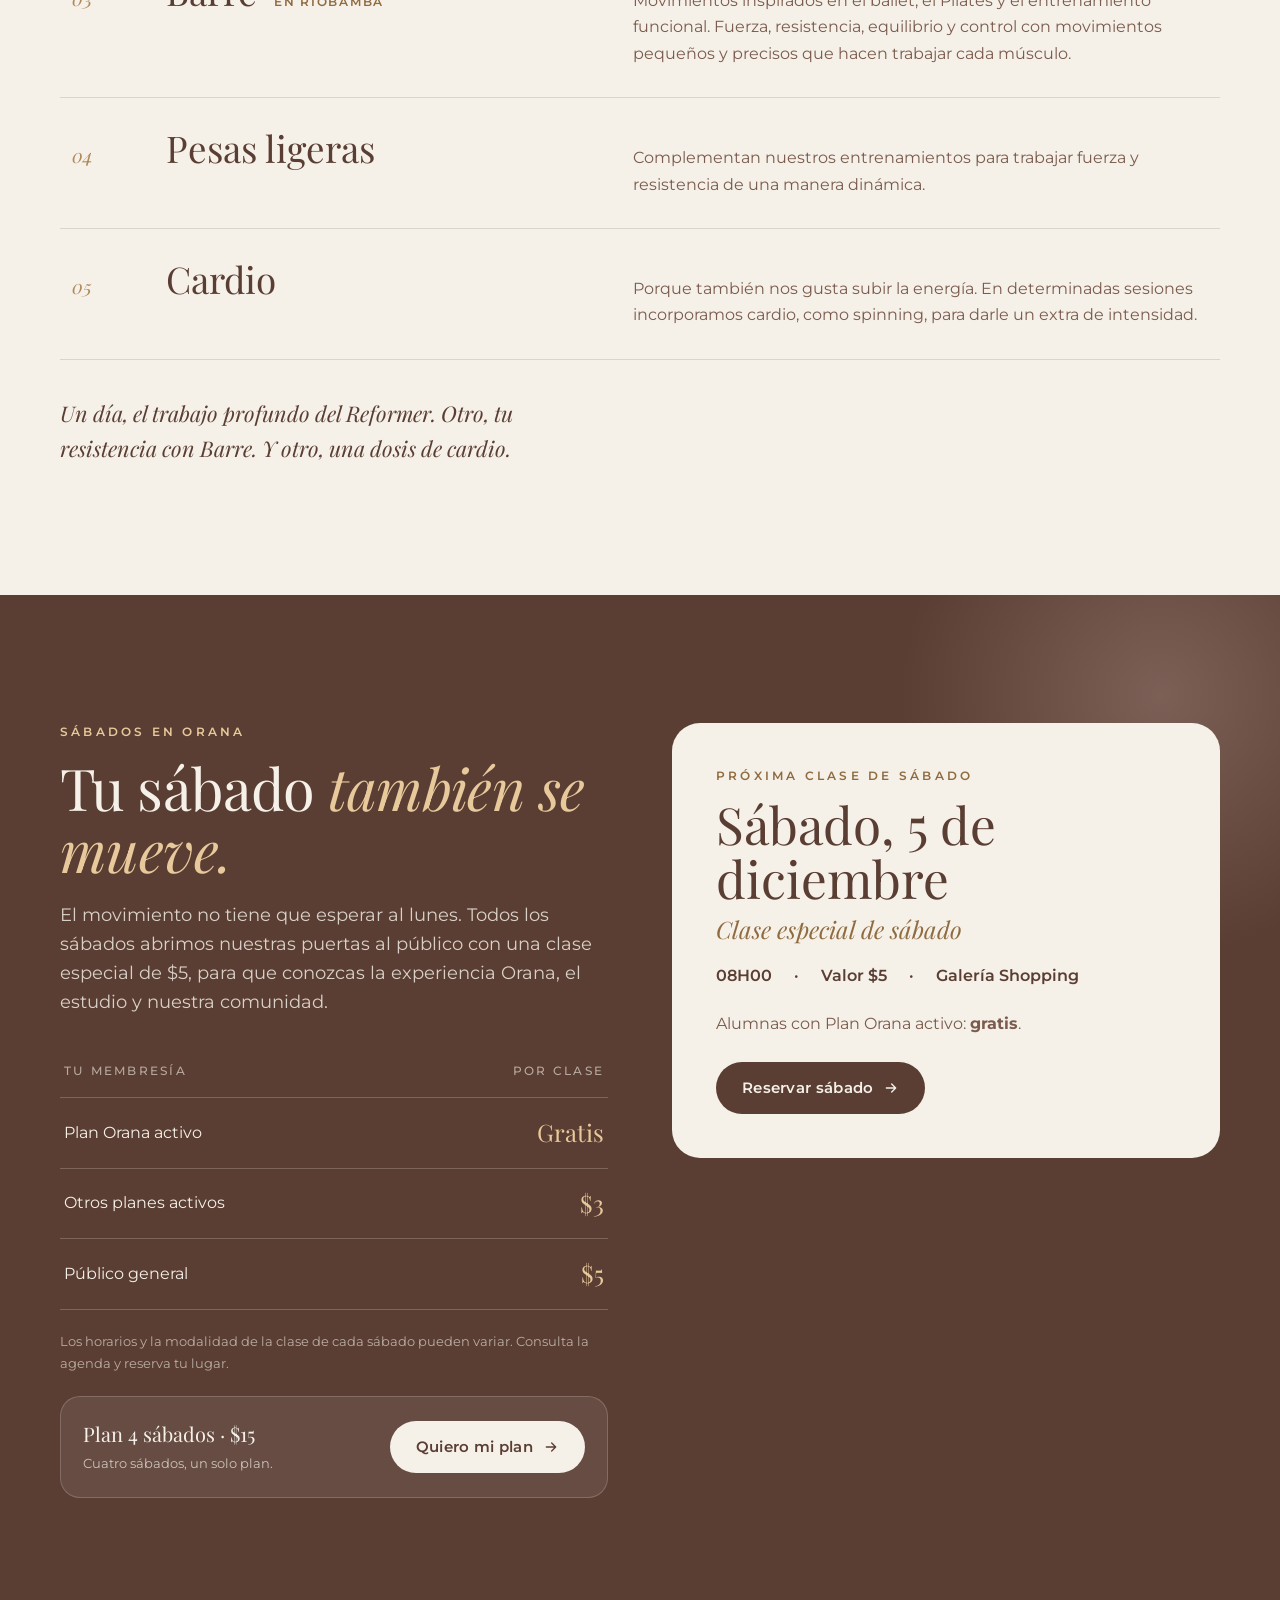
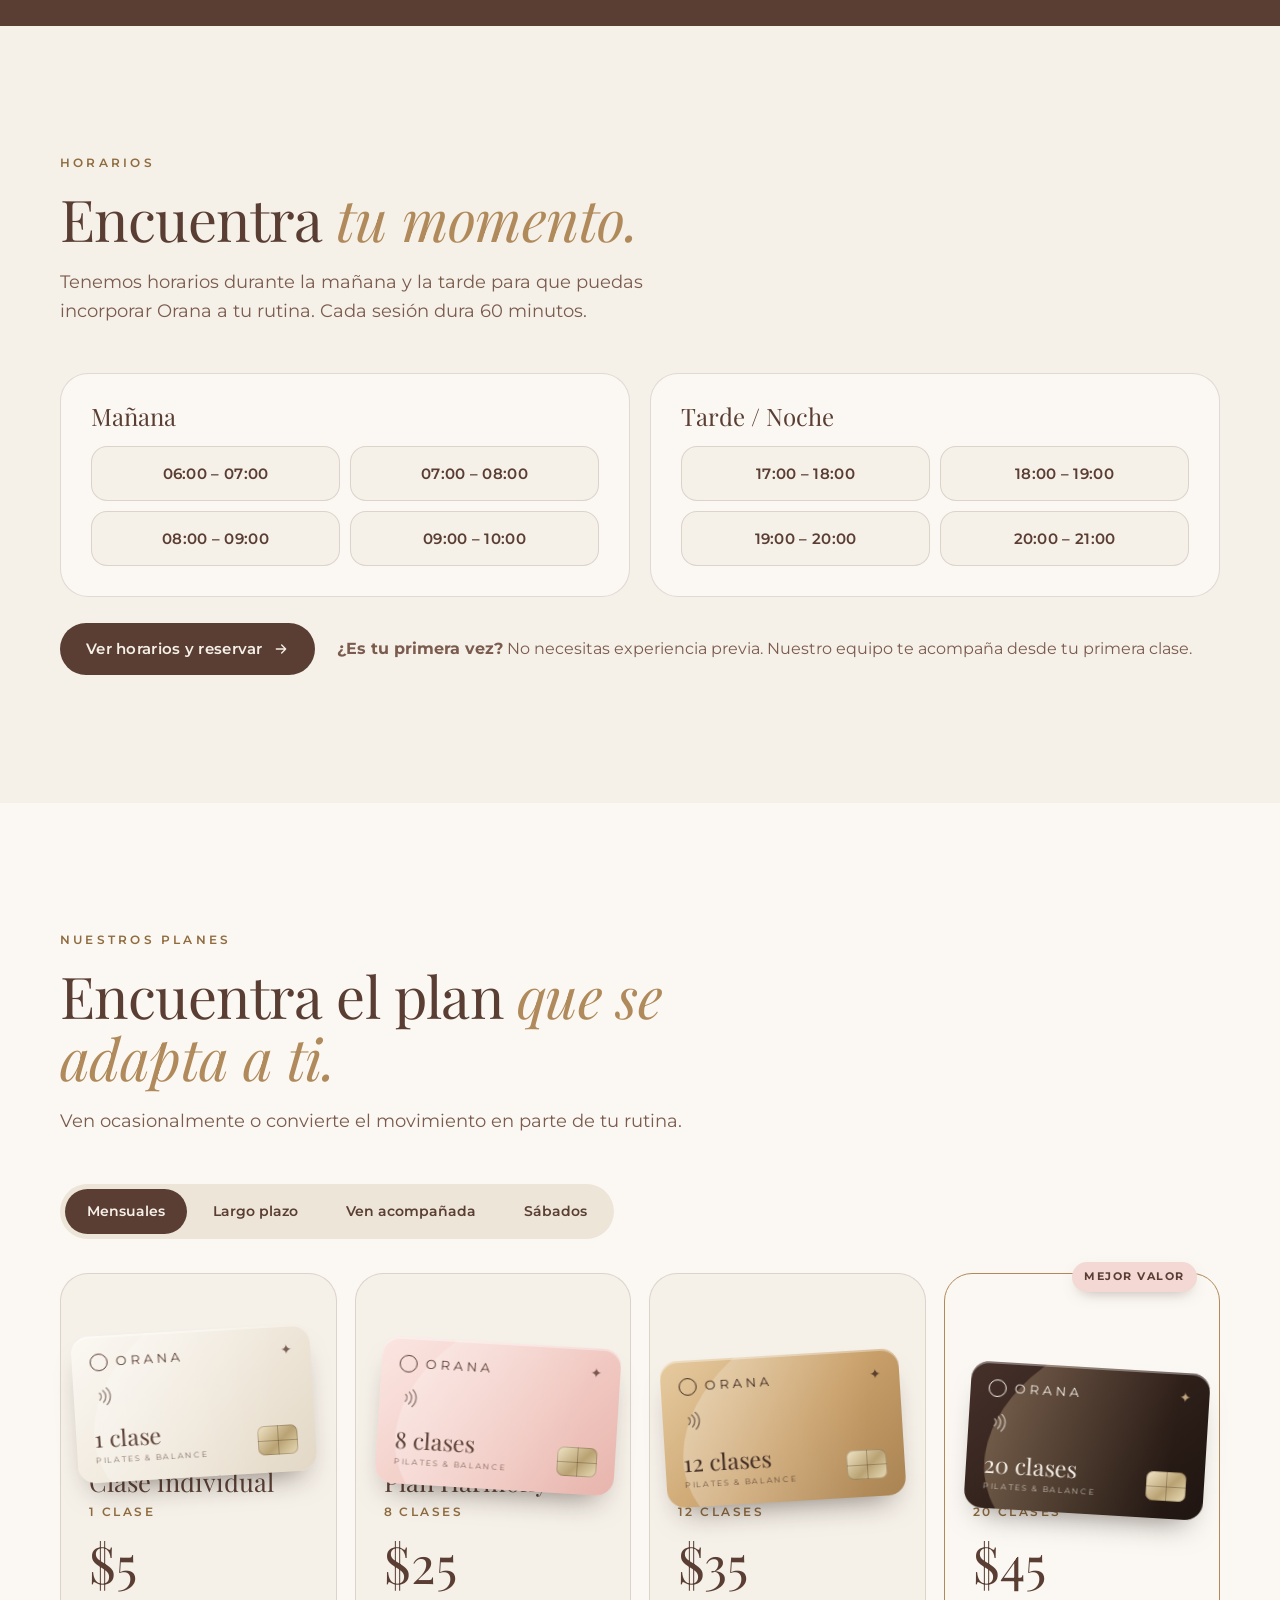
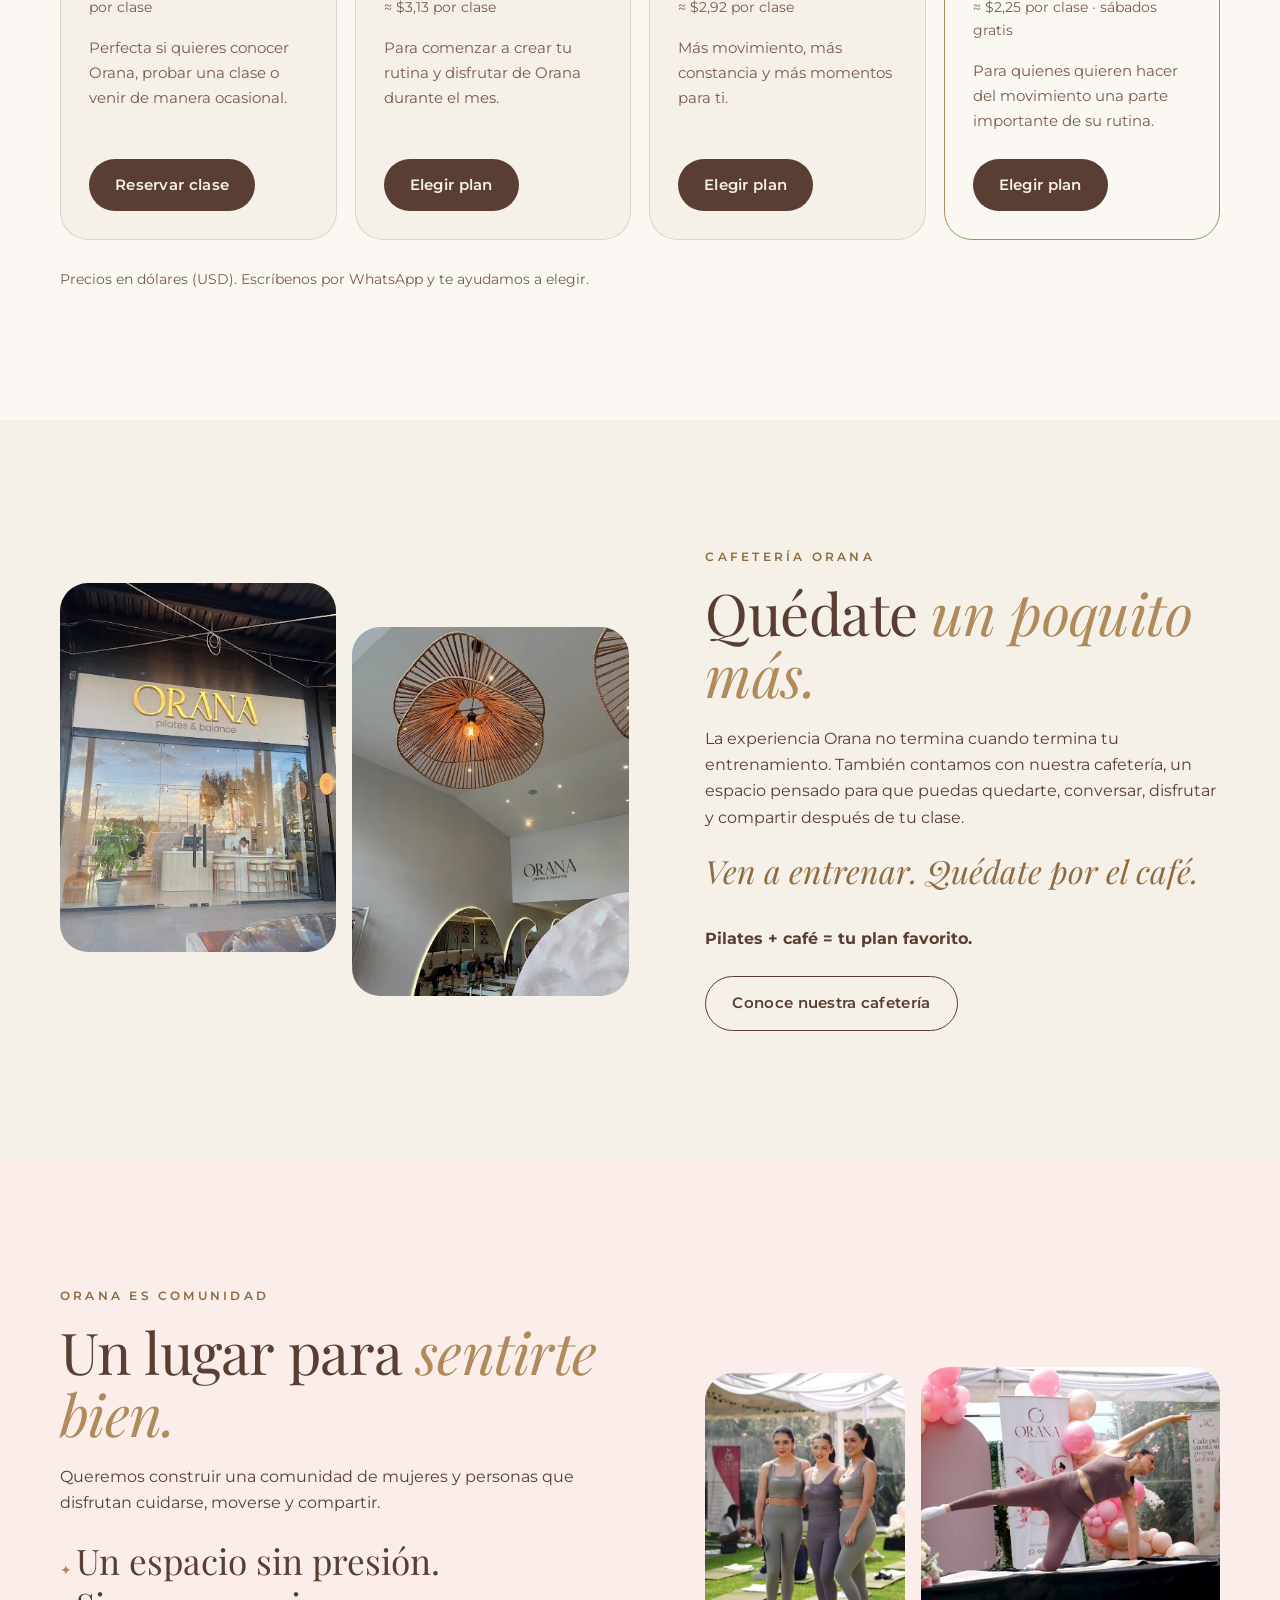
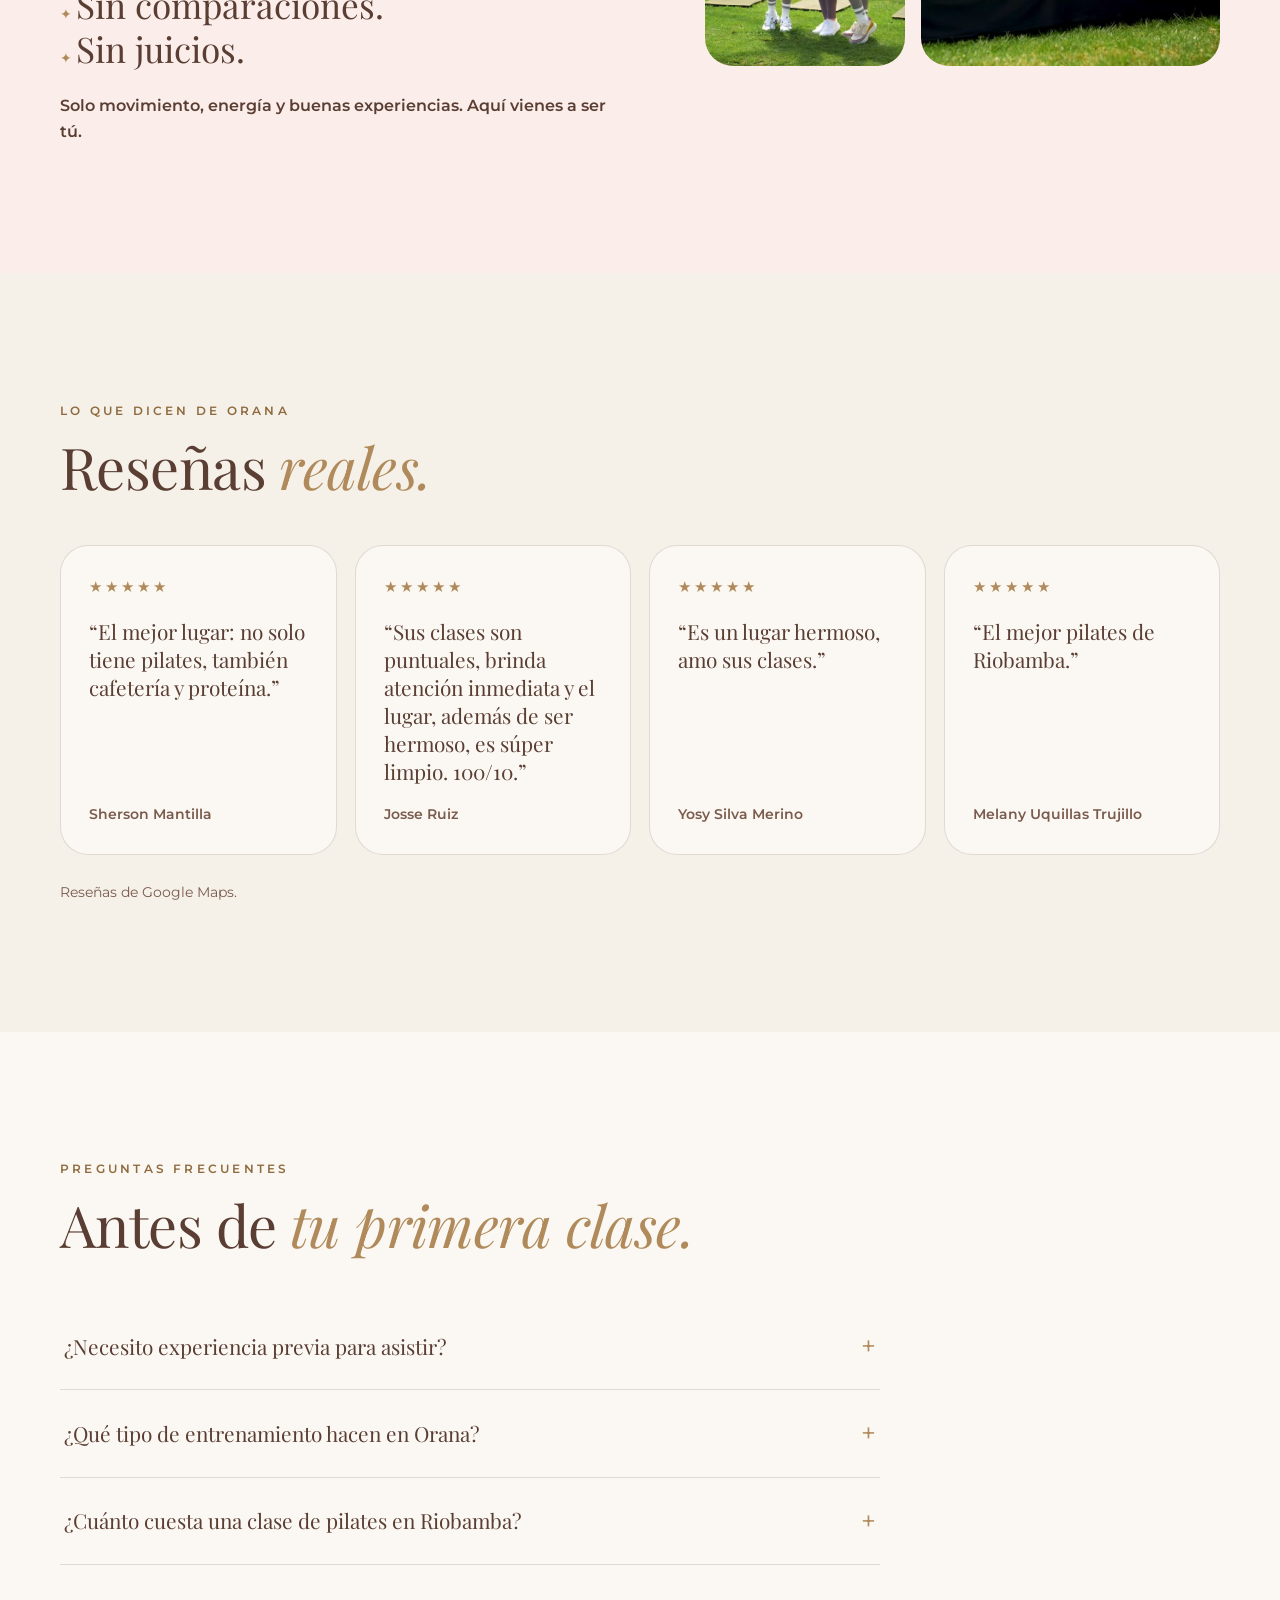
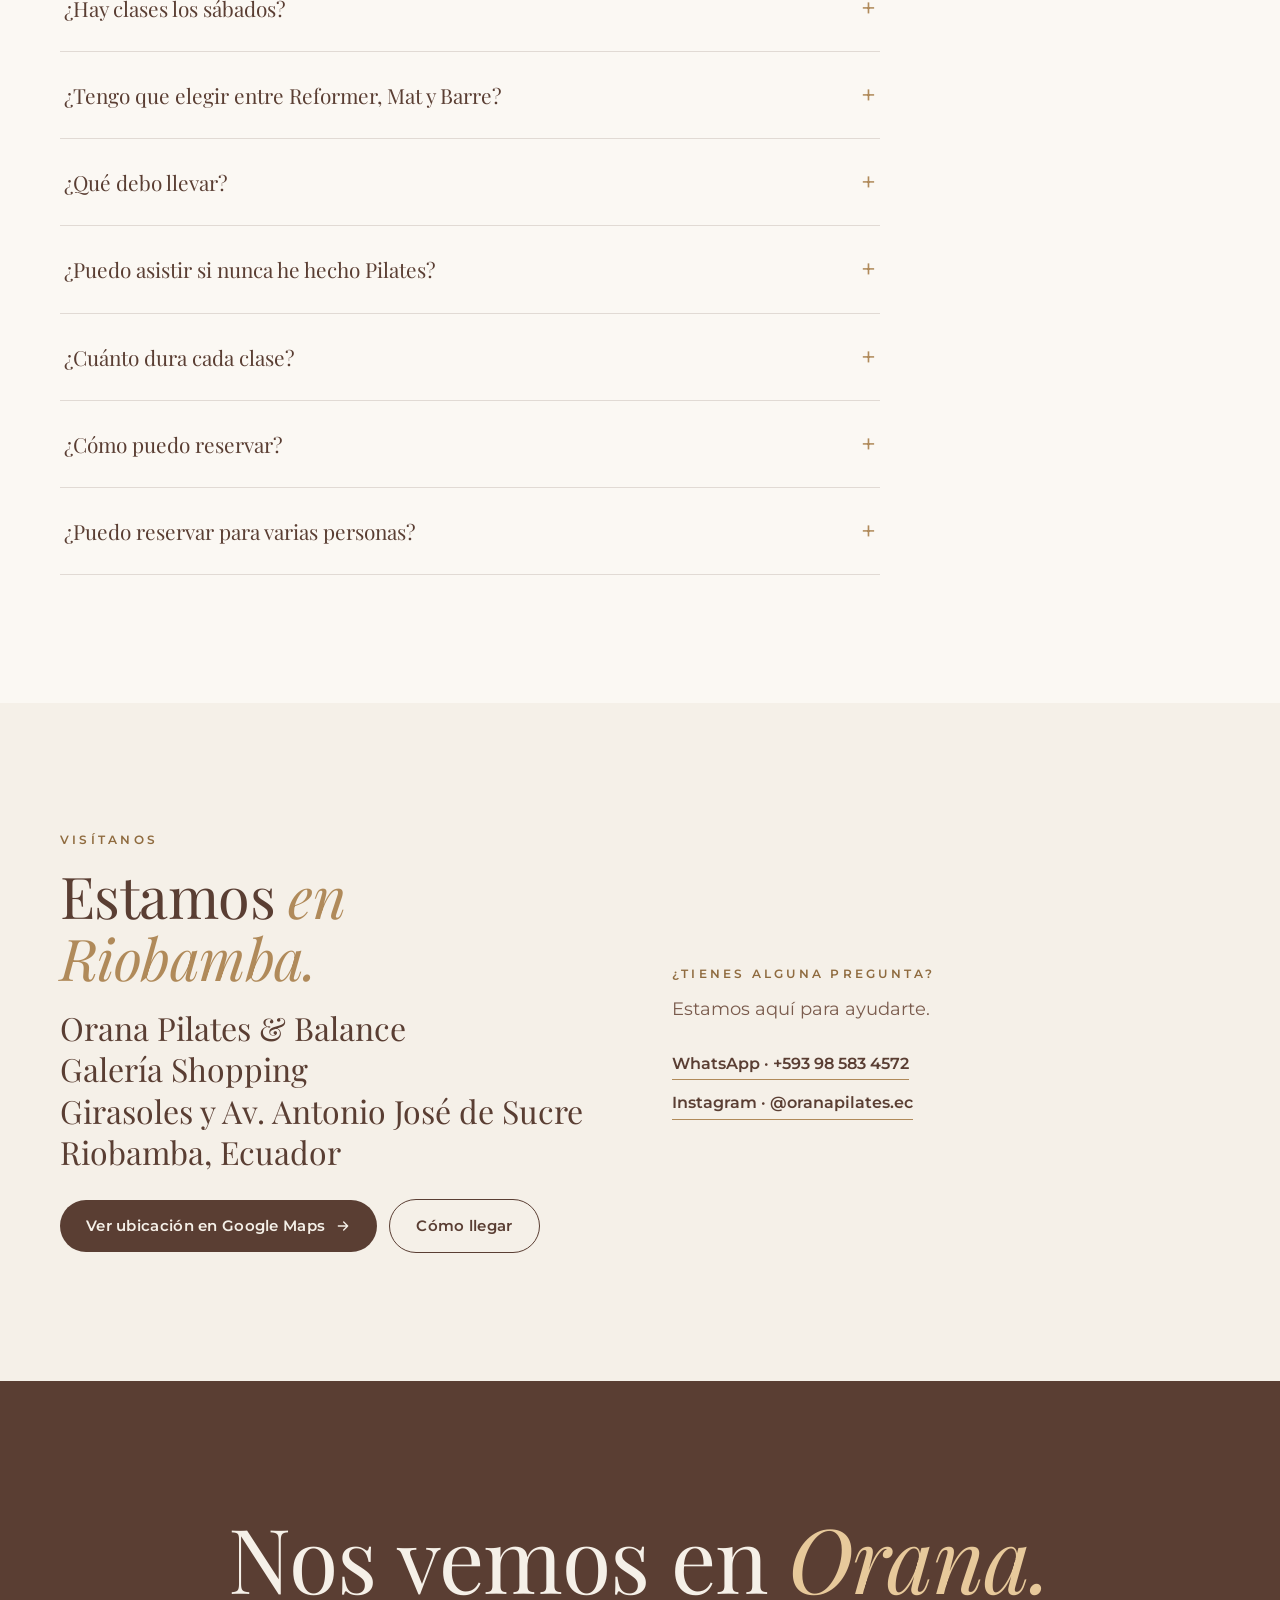
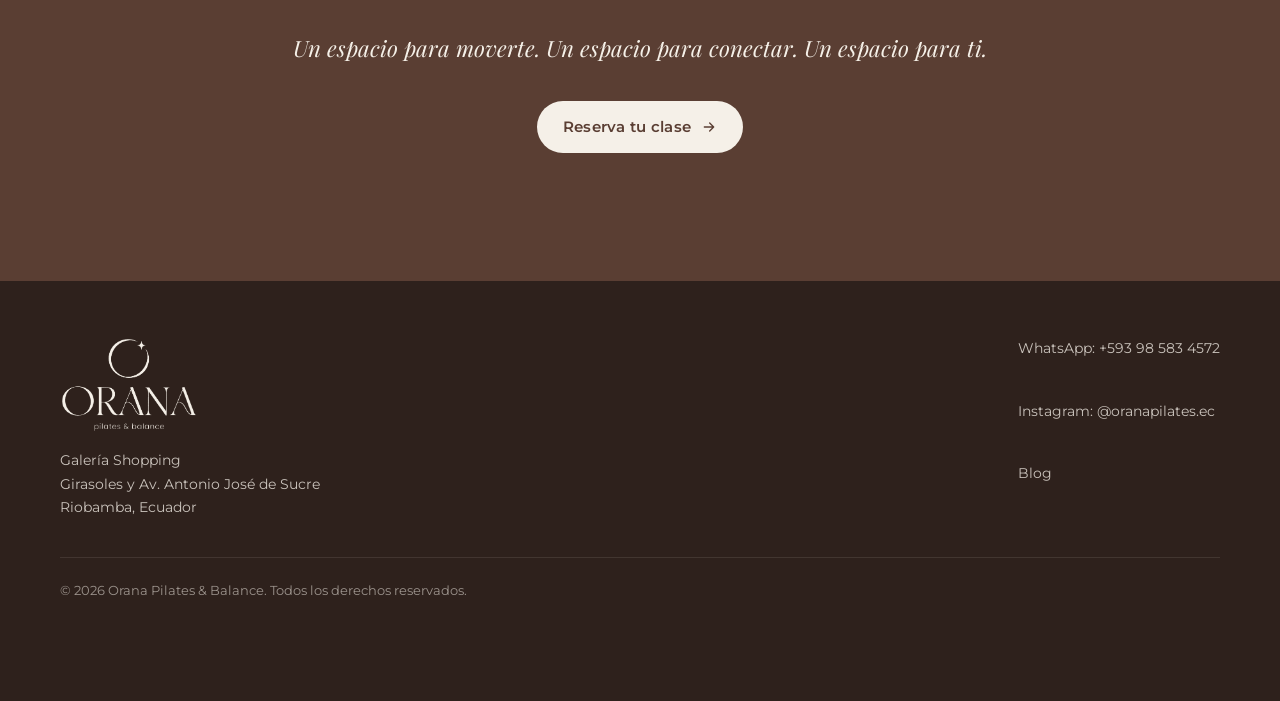
==== commit 7ce09f55: "Cache-bust CSS/JS, link real Google Maps listing (cid), add geo + hasMap schema, directions button C" ====
--- a/index.html
+++ b/index.html
@@ -22,7 +22,7 @@
 <link rel="preconnect" href="https://fonts.googleapis.com">
 <link rel="preconnect" href="https://fonts.gstatic.com" crossorigin>
 <link href="https://fonts.googleapis.com/css2?family=Montserrat:wght@400;500;600;700&family=Playfair+Display:ital,wght@0,400;0,500;1,400;1,500&display=swap" rel="stylesheet">
-<link rel="stylesheet" href="assets/css/style.css">
+<link rel="stylesheet" href="assets/css/style.css?v=20261102b">
 
 <script type="application/ld+json">
 {
@@ -83,8 +83,15 @@
     "Entrenamiento con pesas ligeras",
     "Spinning"
    ],
+   "hasMap": "https://www.google.com/maps?cid=12931598808975225126",
+   "geo": {
+    "@type": "GeoCoordinates",
+    "latitude": -1.6533966,
+    "longitude": -78.6444764
+   },
    "sameAs": [
-    "https://www.instagram.com/oranapilates.ec/"
+    "https://www.instagram.com/oranapilates.ec/",
+    "https://www.google.com/maps?cid=12931598808975225126"
    ],
    "hasOfferCatalog": {
     "@type": "OfferCatalog",
@@ -587,9 +594,10 @@
       <p class="eyebrow rv">Visítanos</p>
       <h2 data-bw style="margin:14px 0 0">Estamos <em>en Riobamba.</em></h2>
       <p class="addr rv">Orana Pilates &amp; Balance<br>Galería Shopping<br>Girasoles y Av. Antonio José de Sucre<br>Riobamba, Ecuador</p>
-      <a class="btn btn-dark rv" href="https://www.google.com/maps/search/?api=1&query=Orana+Pilates+%26+Balance+Galer%C3%ADa+Shopping+Riobamba" target="_blank" rel="noopener">Ver ubicación en Google Maps
+      <a class="btn btn-dark rv" href="https://www.google.com/maps?cid=12931598808975225126" target="_blank" rel="noopener">Ver ubicación en Google Maps
         <svg viewBox="0 0 24 24" fill="none" stroke="currentColor" stroke-width="2" stroke-linecap="round" stroke-linejoin="round" aria-hidden="true"><path d="M5 12h14M13 6l6 6-6 6"/></svg>
       </a>
+      <a class="btn btn-ghost rv" style="margin-left:8px" href="https://www.google.com/maps/dir/?api=1&destination=-1.6533966,-78.6444764" target="_blank" rel="noopener">Cómo llegar</a>
     </div>
     <div class="rv" style="--d:.12s">
       <p class="eyebrow">¿Tienes alguna pregunta?</p>
@@ -635,7 +643,7 @@
   <a class="btn btn-dark" data-wa="Hola Orana, quiero reservar mi clase." href="#">Reserva tu clase</a>
 </div>
 
-<script src="assets/js/site-data.js"></script>
-<script src="assets/js/main.js"></script>
+<script src="assets/js/site-data.js?v=20261102b"></script>
+<script src="assets/js/main.js?v=20261102b"></script>
 </body>
 </html>
